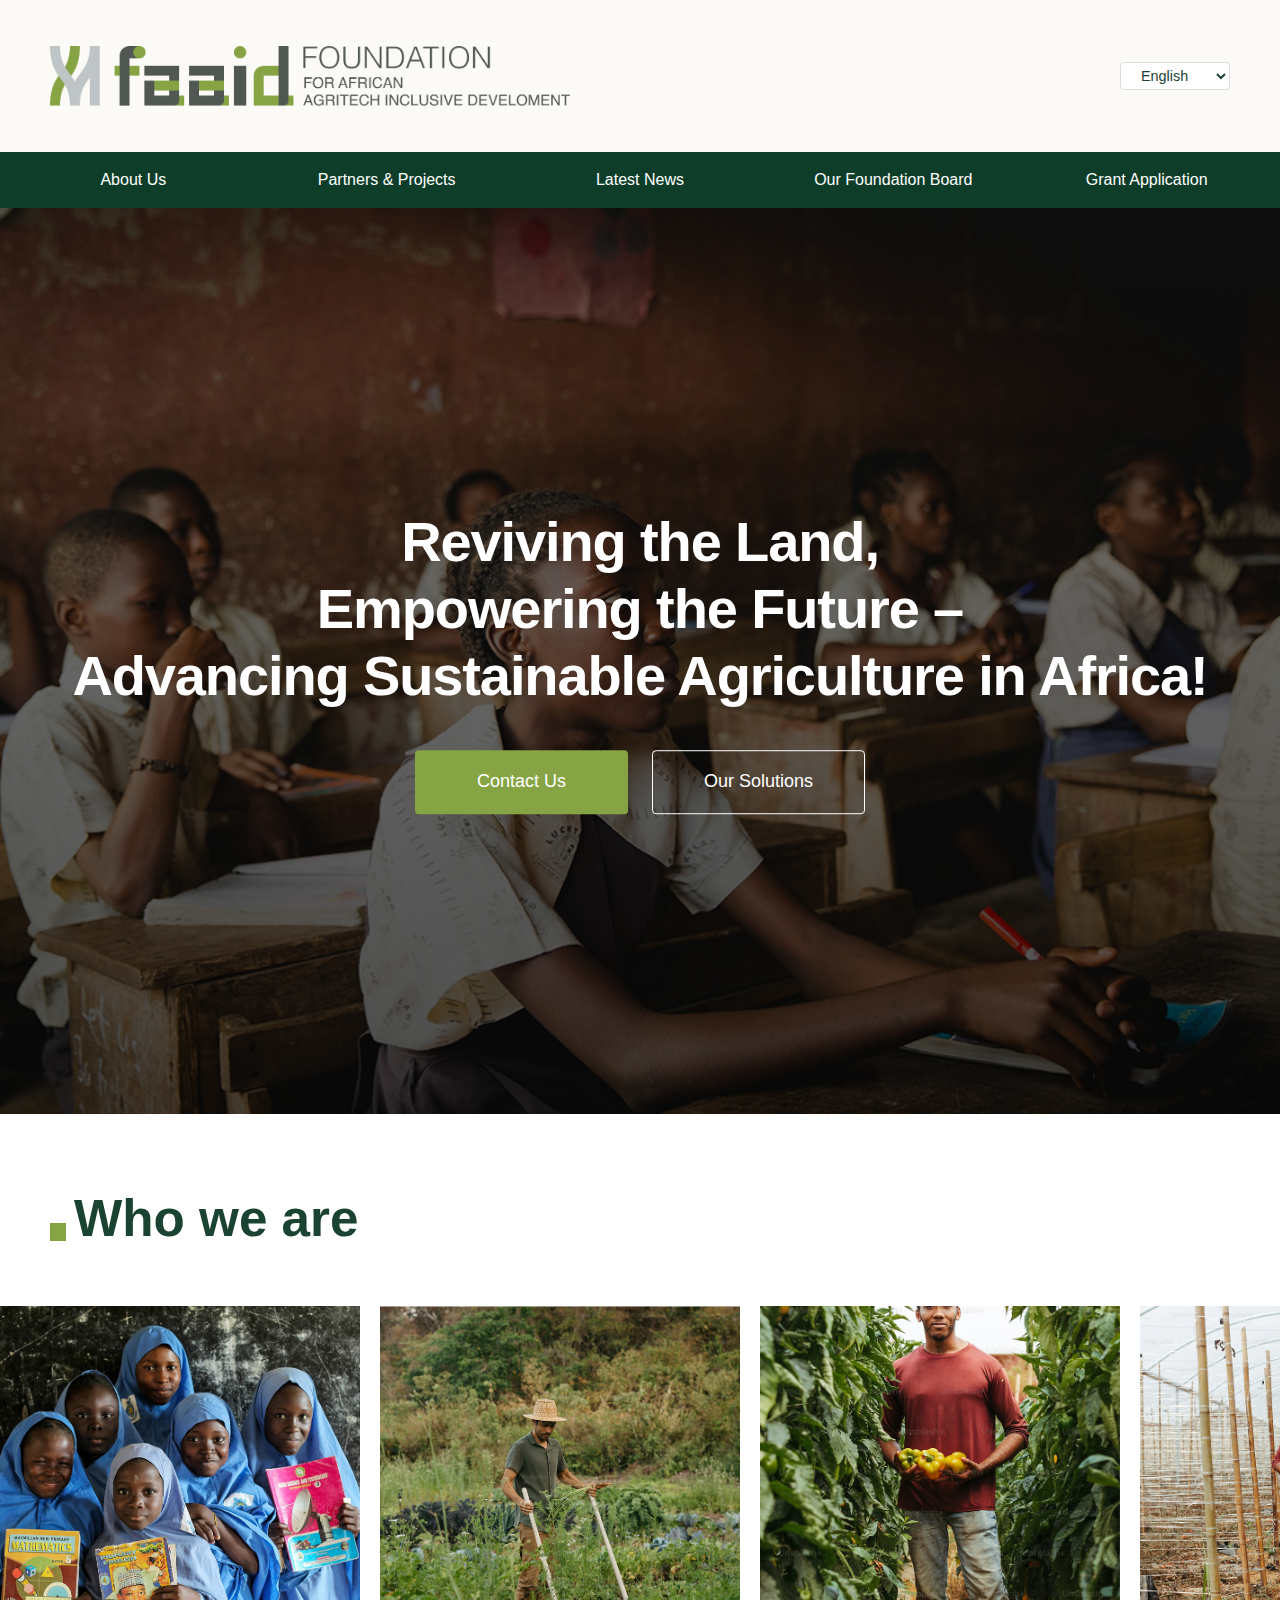
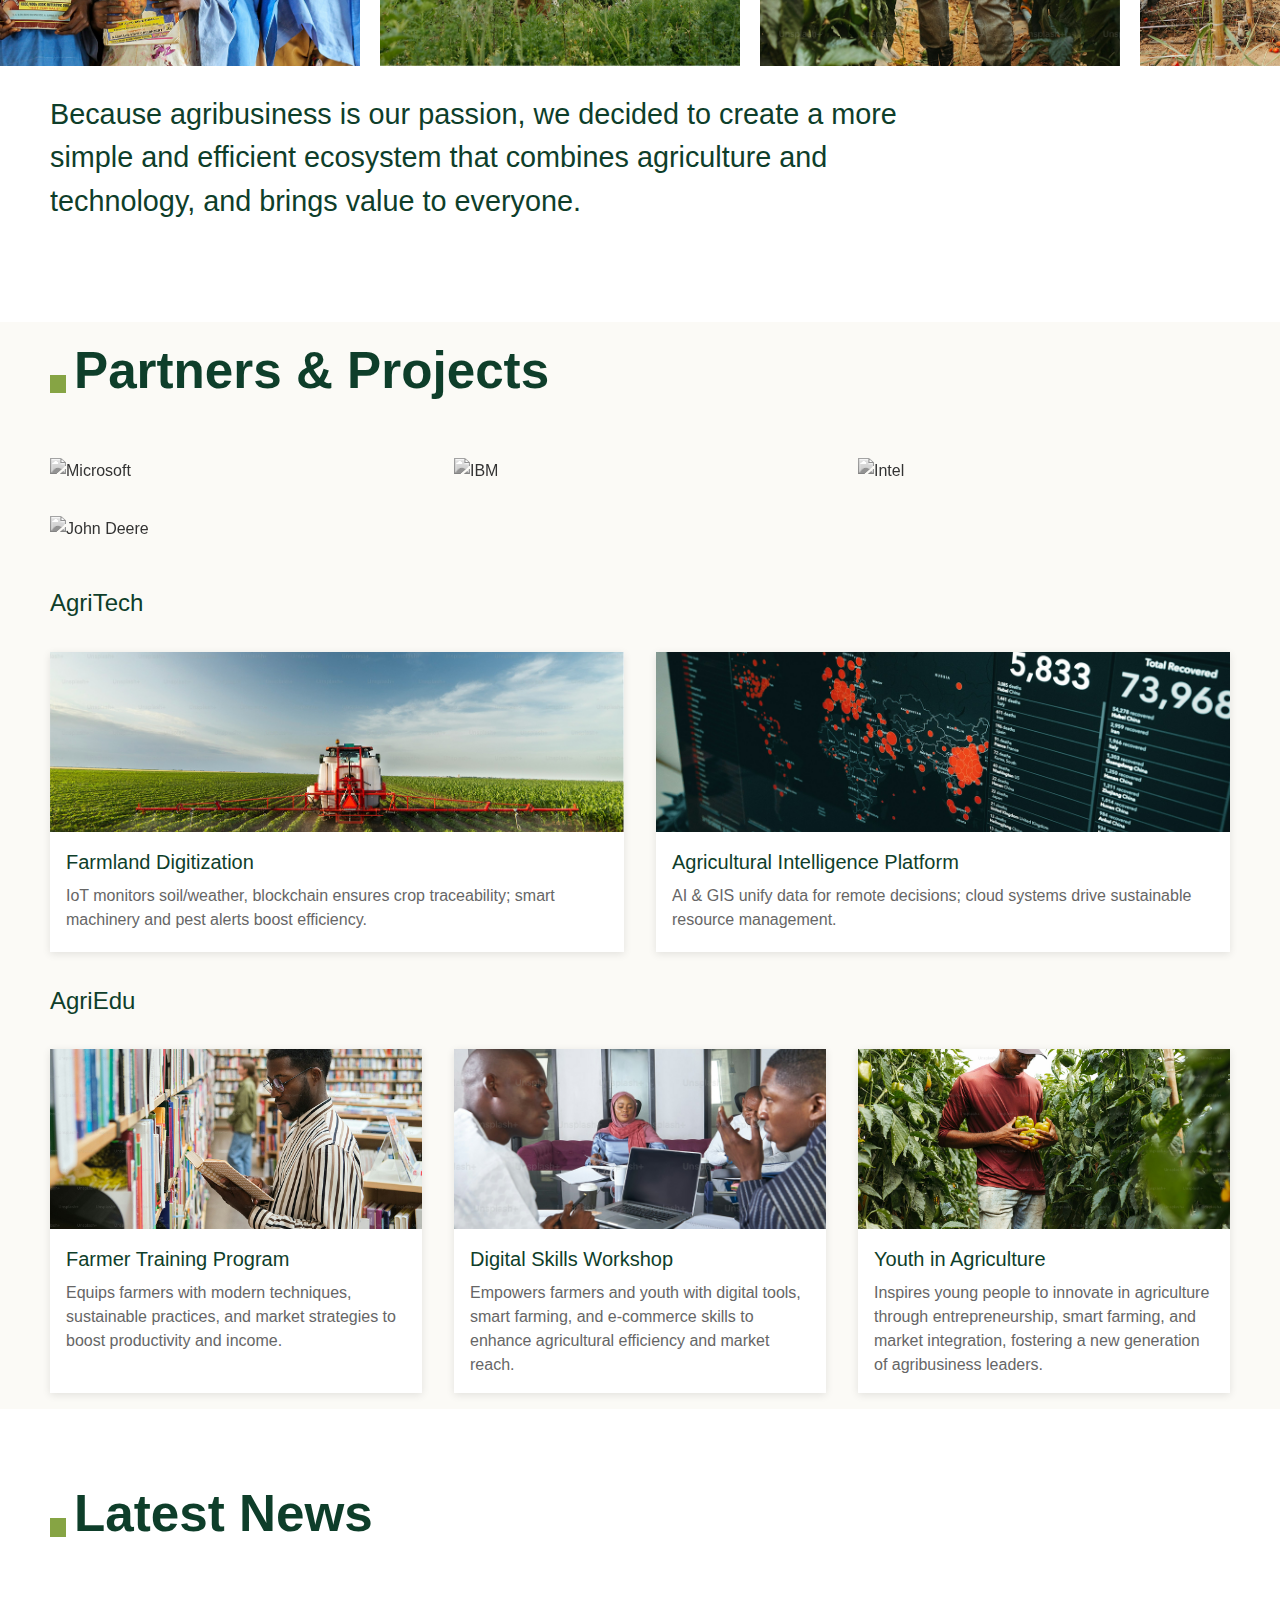
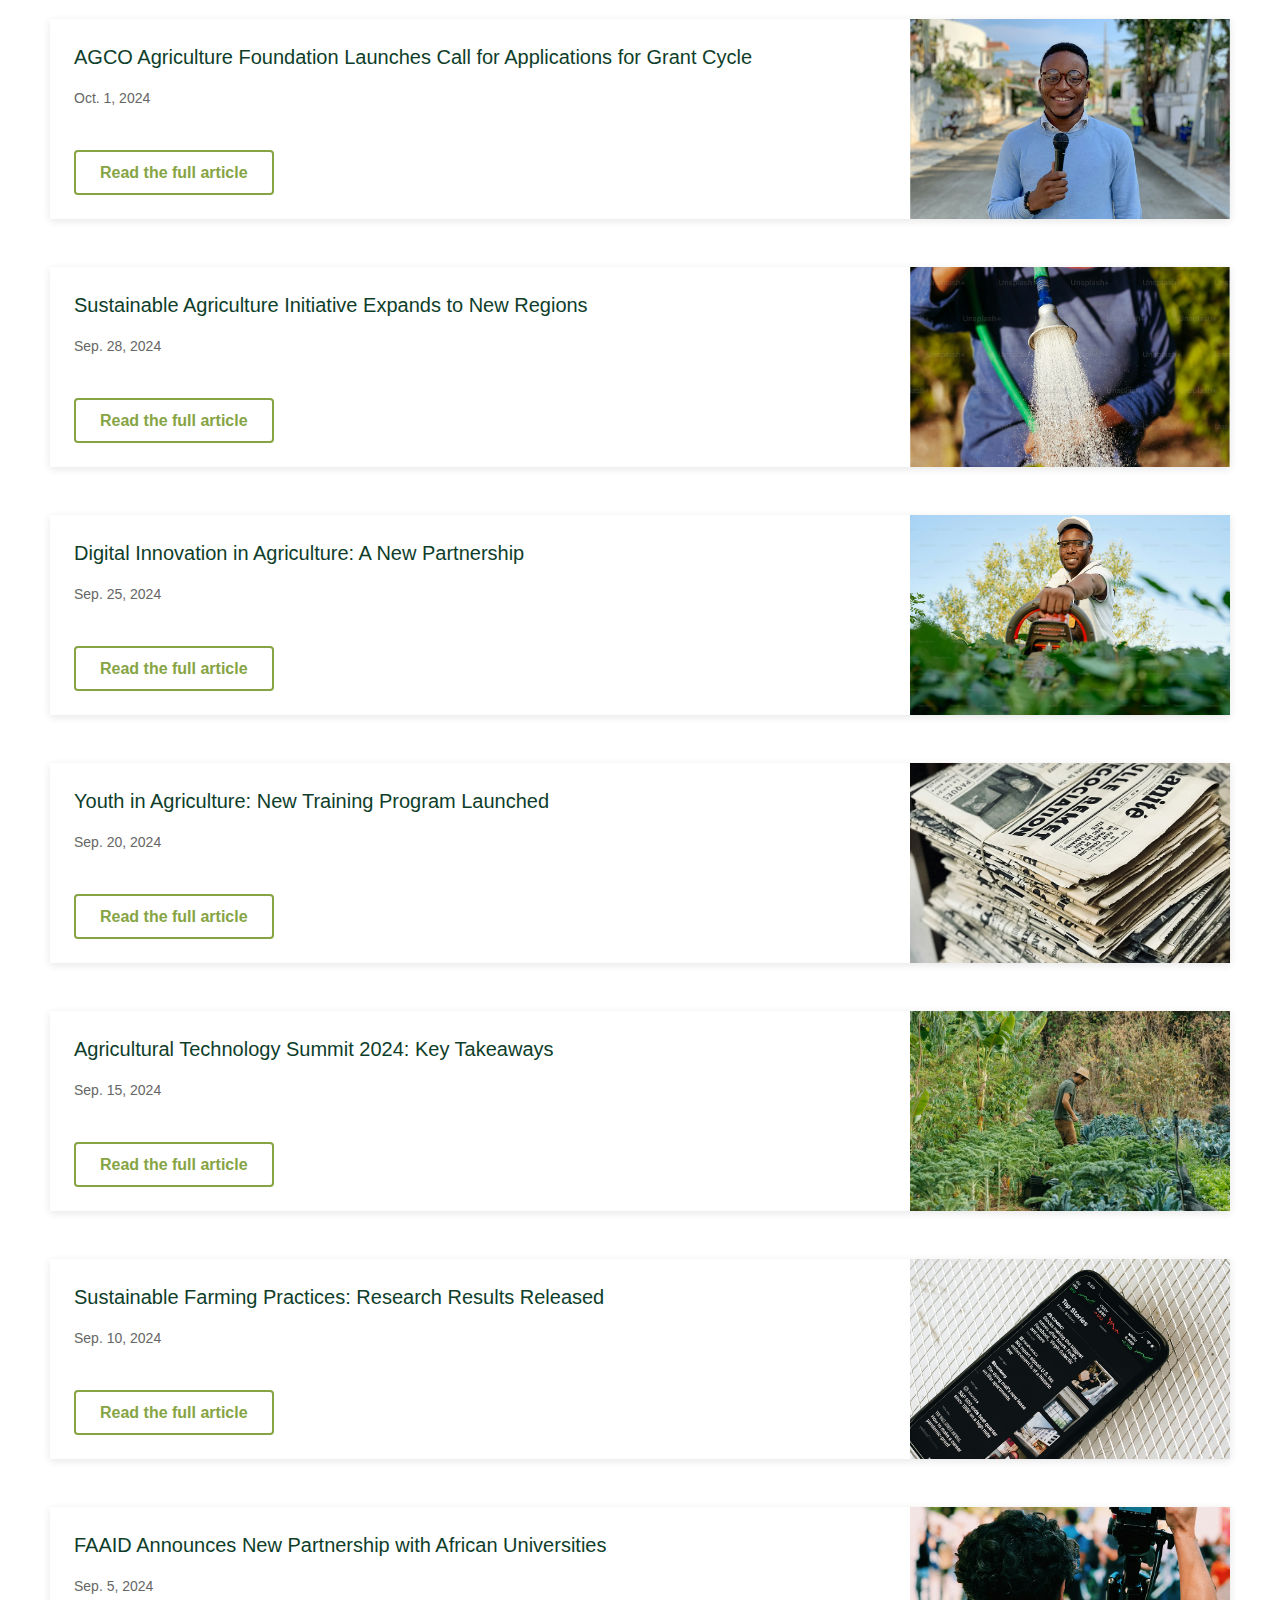
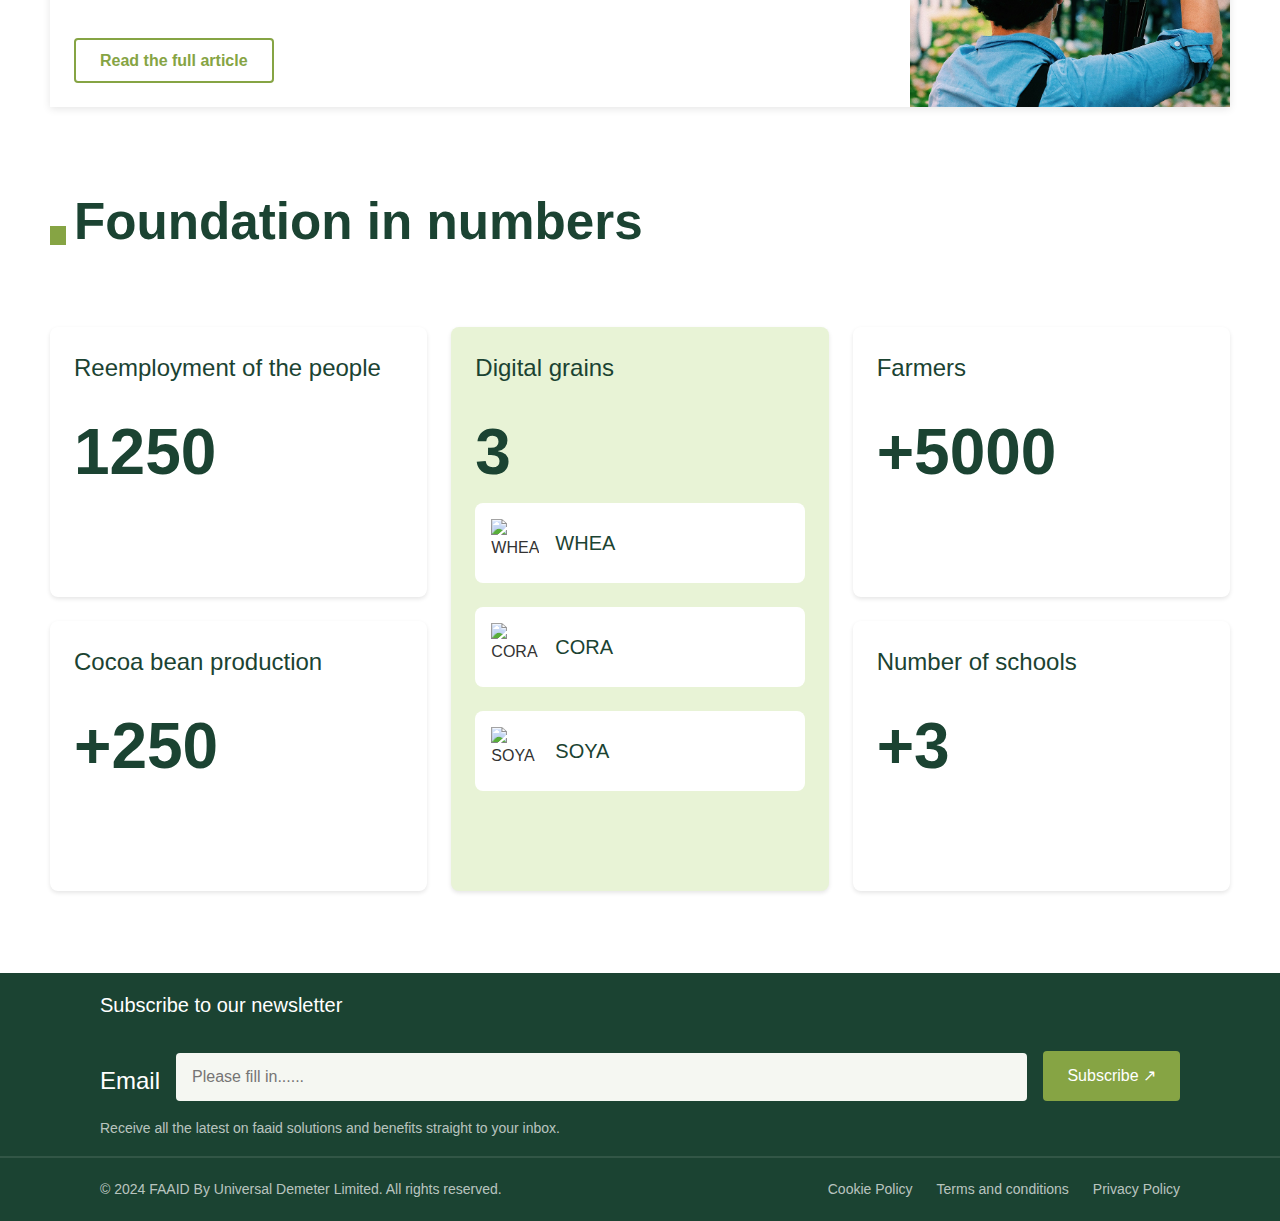
==== index.html @ 88dd5bce "初始化 Git 仓库并提交项目文件" ====
<!DOCTYPE html>
<html lang="en">
<head>
    <meta charset="UTF-8">
    <!-- 视口设置，确保响应式设计正常工作 -->
    <meta name="viewport" content="width=device-width, initial-scale=1.0">
    <!-- 添加网站域名相关信息 -->
    <meta property="og:url" content="https://your-domain.com">
    <link rel="canonical" href="https://your-domain.com">
    <!-- SEO描述 -->
    <meta name="description" content="Foundation for African Agricultural Innovation and Development">
    
    <!-- 样式表引入 -->
    <link rel="stylesheet" href="styles/main.css">  <!-- 主样式文件 -->
    <link rel="stylesheet" href="sections/nav-links/nav-links.css">  <!-- 导航链接样式 -->
    <link rel="stylesheet" href="https://cdnjs.cloudflare.com/ajax/libs/font-awesome/6.0.0/css/all.min.css">  <!-- 图标库 -->
    
    <title>FAAID - Foundation for African Agricultural Innovation and Development</title>
</head>
<body>
    <!-- 导航区域 -->
    <section class="navbar-section">
        <div class="navbar__header">
            <div class="navbar__top-content">
                <div class="logo">
                    <img src="./images/logo/logo.png" alt="Logo" class="logo__img">
                </div>
                <div class="language-selector">
                    <select class="language-select">
                        <option value="en">English</option>
                        <option value="fr">Français</option>
                        <option value="zh">中文</option>
                    </select>
                </div>
            </div>
        </div>
    </section>

    <!-- 导航链接区域 -->
    <section class="nav-links-section">
        <ul class="nav-links__container">
            <li><a href="#about-section" class="nav-links__link">About Us</a></li>
            <li><a href="#partners-projects" class="nav-links__link">Partners & Projects</a></li>
            <li><a href="#latest-news-section" class="nav-links__link">Latest News</a></li>
            <li><a href="#board" class="nav-links__link">Our Foundation Board</a></li>
            <li><a href="#grants" class="nav-links__link">Grant Application</a></li>
        </ul>
    </section>
    
        <!-- 主要区域 -->
        <div class="hero__main">
            <!-- 背景轮播 -->
            <div class="hero__background">
                <div class="hero__slider">
                    <div class="hero__slider-track">
                        <img src="./images/hero/silde1.jpg" alt="Agricultural Innovation" class="hero__slider-img">
                        <img src="./images/hero/silde2.jpg" alt="Sustainable Farming" class="hero__slider-img">
                        <img src="./images/hero/silde3.jpg" alt="Community Development" class="hero__slider-img">
                        <img src="./images/hero/silde1.jpg" alt="Agricultural Innovation" class="hero__slider-img">
                        <img src="./images/hero/silde1.jpg" alt="Agricultural Innovation" class="hero__slider-img">
                    </div>
                </div>
            </div>
            
            <!-- 遮罩层 -->
            <div class="hero__overlay"></div>
            
            <!-- 内容区域 -->
            <div class="hero__content">
                <h1 class="hero__title">
                    Reviving the Land,<br>
                    Empowering the Future –<br>
                    Advancing Sustainable Agriculture in Africa!
                </h1>
                <div class="hero__buttons">
                    <a href="#contact" class="btn btn-primary">Contact Us</a>
                    <a href="#agritech" class="btn btn-outline">Our Solutions</a>
                </div>
            </div>
        </div>
    </section> 

    <main>
        <!-- About部分 -->
        <section class="about-section" id="about-section">
            <!-- 顶部标题区域 -->
            <div class="about__header">
                <h2 class="about__title">Who we are</h2>
            </div>
        
            <!-- 图片展示区域 -->
            <div class="about__gallery">
                <div class="gallery__track">
                    <!-- 第一组图片 -->
                    <img src="./images/about/gallery1.jpg" alt="Team working in agricultural field" class="gallery__img">
                    <img src="./images/about/gallery2.jpg" alt="Digital farming technology demonstration" class="gallery__img">
                    <img src="./images/about/gallery3.jpg" alt="Farmers training session" class="gallery__img">
                    <img src="./images/about/gallery4.jpg" alt="Agricultural innovation showcase" class="gallery__img">
                    <img src="./images/about/gallery5.jpg" alt="Community farming project" class="gallery__img">
                    <img src="./images/about/gallery6.jpg" alt="Sustainable agriculture practices" class="gallery__img">
                    <img src="./images/about/gallery7.jpg" alt="Agricultural research facility" class="gallery__img">
                    <img src="./images/about/gallery8.jpg" alt="Smart farming solutions" class="gallery__img">
                    <img src="./images/about/gallery9.jpg" alt="Rural development program" class="gallery__img">
                    <img src="./images/about/gallery10.jpg" alt="Agricultural education workshop" class="gallery__img">
                    <img src="./images/about/gallery11.jpg" alt="Technology in agriculture" class="gallery__img">
                    <img src="./images/about/gallery12.jpg" alt="Farmer empowerment program" class="gallery__img">
                    <img src="./images/about/gallery13.jpg" alt="Agricultural data analysis" class="gallery__img">
                    <img src="./images/about/gallery14.jpg" alt="Community engagement" class="gallery__img">
                    <img src="./images/about/gallery15.jpg" alt="Agricultural innovation lab" class="gallery__img">
                    <!-- 复制第一组图片实现无缝衔接 -->
                    <img src="./images/about/gallery1.jpg" alt="Team working in agricultural field" class="gallery__img">
                    <img src="./images/about/gallery2.jpg" alt="Digital farming technology demonstration" class="gallery__img">
                    <img src="./images/about/gallery3.jpg" alt="Farmers training session" class="gallery__img">
                    <img src="./images/about/gallery4.jpg" alt="Agricultural innovation showcase" class="gallery__img">
                    <img src="./images/about/gallery5.jpg" alt="Community farming project" class="gallery__img">
                    <img src="./images/about/gallery6.jpg" alt="Sustainable agriculture practices" class="gallery__img">
                    <img src="./images/about/gallery7.jpg" alt="Agricultural research facility" class="gallery__img">
                    <img src="./images/about/gallery8.jpg" alt="Smart farming solutions" class="gallery__img">
                    <img src="./images/about/gallery9.jpg" alt="Rural development program" class="gallery__img">
                    <img src="./images/about/gallery10.jpg" alt="Agricultural education workshop" class="gallery__img">
                    <img src="./images/about/gallery11.jpg" alt="Technology in agriculture" class="gallery__img">
                    <img src="./images/about/gallery12.jpg" alt="Farmer empowerment program" class="gallery__img">
                    <img src="./images/about/gallery13.jpg" alt="Agricultural data analysis" class="gallery__img">
                    <img src="./images/about/gallery14.jpg" alt="Community engagement" class="gallery__img">
                    <img src="./images/about/gallery15.jpg" alt="Agricultural innovation lab" class="gallery__img">
                </div>
            </div>
        
            <!-- 文字介绍区域 -->
            <div class="about__content">
                <p class="about__text">Because agribusiness is our passion, we decided to create a more simple and efficient ecosystem that combines agriculture and technology, and brings value to everyone.</p>
            </div>
        </section> 
        
        <!-- Focus Areas部分 -->
        <section id="partners-projects" class="focus-areas-section">
            <!-- 顶部标题区域 -->
            <div class="focus-areas__header">
                <h2 class="focus-areas__title">Partners & Projects</h2>
            </div>
        
            <!-- Partners区域 -->
            <div class="focus-areas__partners">
                <div class="partners__grid">
                    <img src="./images/partners/microsoft.png" alt="Microsoft" class="partner__logo">
                    <img src="./images/partners/ibm.png" alt="IBM" class="partner__logo">
                    <img src="./images/partners/intel.png" alt="Intel" class="partner__logo">
                    <img src="./images/partners/john-deere.png" alt="John Deere" class="partner__logo">
                </div>
            </div>
        
            <!-- Projects区域 -->
            <div class="focus-areas__projects">
                <!-- AgriTech部分 -->
                <div class="projects__section" id="agritech">
                    <h3 class="projects__subtitle">AgriTech</h3>
                    <div class="projects__cards">
                        <div class="project-card">
                            <img src="./images/focus-areas/agritech/agritech1.jpg" alt="Smart Farming Solutions" class="project-card__img">
                            <h4>Farmland Digitization</h4>
                            <p>IoT monitors soil/weather, blockchain ensures crop traceability; smart machinery and pest alerts boost efficiency.</p>
                        </div>
                        <div class="project-card">
                            <img src="./images/focus-areas/agritech/agritech2.jpg" alt="Data Analytics Platform" class="project-card__img">
                            <h4>Agricultural Intelligence Platform</h4>
                            <p>AI & GIS unify data for remote decisions; cloud systems drive sustainable resource management.</p>
                        </div>
                    </div>
                </div>
        
                <!-- AgriEdu部分 -->
                <div class="projects__section">
                    <h3 class="projects__subtitle">AgriEdu</h3>
                    <div class="projects__cards">
                        <div class="project-card">
                            <img src="./images/focus-areas/education/agriedu1.jpg" alt="Farmer Training Program" class="project-card__img">
                            <h4>Farmer Training Program</h4>
                            <p>Equips farmers with modern techniques, sustainable practices, and market strategies to boost productivity and income.</p>
                        </div>
                        <div class="project-card">
                            <img src="./images/focus-areas/education/agriedu2.jpg" alt="Digital Skills Workshop" class="project-card__img">
                            <h4>Digital Skills Workshop</h4>
                            <p>Empowers farmers and youth with digital tools, smart farming, and e-commerce skills to enhance agricultural efficiency and market reach.</p>
                        </div>
                        <div class="project-card">
                            <img src="./images/focus-areas/education/agriedu3.jpg" alt="Youth in Agriculture" class="project-card__img">
                            <h4>Youth in Agriculture</h4>
                            <p>Inspires young people to innovate in agriculture through entrepreneurship, smart farming, and market integration, fostering a new generation of agribusiness leaders.</p>
                        </div>
                    </div>
                </div>
            </div>
        </section> 

        <!-- Projects详情弹窗 -->
        <div class="project-modal" id="projectModal">
            <div class="project-modal__overlay"></div>
            <div class="project-modal__content">
                <div class="project-modal__header">
                    <h3 class="project-modal__title"></h3>
                    <button class="project-modal__close">&times;</button>
                </div>
                <div class="project-modal__body">
                    <div class="project-modal__text">
                        <div class="project-modal__description">
                            <div class="project-modal__section">
                                <!-- section 内容 -->
                            </div>
                            <!-- 其他 sections... -->
                        </div>
                    </div>
                    <div class="project-modal__image">
                        <img src="" alt="Project Image" class="project-modal__img">
                    </div>
                </div>
            </div>
        </div>

        <!-- Latest News部分 -->
        <section class="latest-news-section" id="latest-news-section">
            <!-- 顶部区域 -->
            <div class="latest-news__header">
                <h2 class="latest-news__title">Latest News</h2>
            </div>

            <!-- 主要区域 -->
            <div class="latest-news__main">
                <!-- 新闻卡片 -->
                <div class="news-card">
                    <img src="./images/news/news1.jpg" alt="News 1" class="news-card__img">
                    <div class="news-card__content">
                        <h3 class="news-card__title">AGCO Agriculture Foundation Launches Call for Applications for Grant Cycle</h3>
                        <span class="news-card__date">Oct. 1, 2024</span>
                        <a href="#" class="news-card__link">Read the full article</a>
                    </div>
                </div>

                <div class="news-card">
                    <img src="./images/news/news2.jpg" alt="News 2" class="news-card__img">
                    <div class="news-card__content">
                        <h3 class="news-card__title">Sustainable Agriculture Initiative Expands to New Regions</h3>
                        <span class="news-card__date">Sep. 28, 2024</span>
                        <a href="#" class="news-card__link">Read the full article</a>
                    </div>
                </div>

                <div class="news-card">
                    <img src="./images/news/news3.jpg" alt="News 3" class="news-card__img">
                    <div class="news-card__content">
                        <h3 class="news-card__title">Digital Innovation in Agriculture: A New Partnership</h3>
                        <span class="news-card__date">Sep. 25, 2024</span>
                        <a href="#" class="news-card__link">Read the full article</a>
                    </div>
                </div>

                <div class="news-card">
                    <img src="./images/news/news4.jpg" alt="News 4" class="news-card__img">
                    <div class="news-card__content">
                        <h3 class="news-card__title">Youth in Agriculture: New Training Program Launched</h3>
                        <span class="news-card__date">Sep. 20, 2024</span>
                        <a href="#" class="news-card__link">Read the full article</a>
                    </div>
                </div>

                <div class="news-card">
                    <img src="./images/news/news5.jpg" alt="News 5" class="news-card__img">
                    <div class="news-card__content">
                        <h3 class="news-card__title">Agricultural Technology Summit 2024: Key Takeaways</h3>
                        <span class="news-card__date">Sep. 15, 2024</span>
                        <a href="#" class="news-card__link">Read the full article</a>
                    </div>
                </div>

                <div class="news-card">
                    <img src="./images/news/news6.jpg" alt="News 6" class="news-card__img">
                    <div class="news-card__content">
                        <h3 class="news-card__title">Sustainable Farming Practices: Research Results Released</h3>
                        <span class="news-card__date">Sep. 10, 2024</span>
                        <a href="#" class="news-card__link">Read the full article</a>
                    </div>
                </div>

                <div class="news-card">
                    <img src="./images/news/news7.jpg" alt="News 7" class="news-card__img">
                    <div class="news-card__content">
                        <h3 class="news-card__title">FAAID Announces New Partnership with African Universities</h3>
                        <span class="news-card__date">Sep. 5, 2024</span>
                        <a href="#" class="news-card__link">Read the full article</a>
                    </div>
                </div>
            </div>
        </section>

        <!-- 新闻详情弹窗 -->
        <div class="news-modal" id="newsModal">
            <div class="news-modal__overlay"></div>
            <div class="news-modal__content">
                <button class="news-modal__close">&times;</button>
                <div class="news-modal__body">
                    <div class="news-modal__text">
                        <h3 class="news-modal__title"></h3>
                        <span class="news-modal__date"></span>
                        <div class="news-modal__article">
                            <!-- 新闻正文将通过 JavaScript 动态插入 -->
                        </div>
                    </div>
                    <div class="news-modal__image">
                        <img src="" alt="News Image" class="news-modal__img">
                    </div>
                </div>
            </div>
        </div>

        <!-- Foundation in Numbers部分 -->
        <section class="foundation-numbers-section" id="foundation-numbers">
            <!-- 顶部标题区域 -->
            <div class="foundation-numbers__header">
                <h2 class="foundation-numbers__title">Foundation in numbers</h2>
            </div>

            <!-- 主要区域 -->
            <div class="foundation-numbers__main">
                <!-- 数据卡片 -->
                <div class="numbers-card">
                    <h3 class="numbers-card__title">Reemployment of the people</h3>
                    <div class="numbers-card__value">1250</div>
                </div>

                <div class="numbers-card numbers-card--large">
                    <h3 class="numbers-card__title">Digital grains</h3>
                    <div class="numbers-card__value">3</div>
                    <div class="numbers-card__icons">
                        <div class="grain-icon">
                            <img src="images/grains/whea.svg" alt="WHEA">
                            <span>WHEA</span>
                        </div>
                        <div class="grain-icon">
                            <img src="images/grains/cora.svg" alt="CORA">
                            <span>CORA</span>
                        </div>
                        <div class="grain-icon">
                            <img src="images/grains/soya.svg" alt="SOYA">
                            <span>SOYA</span>
                        </div>
                    </div>
                </div>

                <div class="numbers-card">
                    <h3 class="numbers-card__title">Farmers</h3>
                    <div class="numbers-card__value">+5000</div>
                </div>

                <div class="numbers-card">
                    <h3 class="numbers-card__title">Cocoa bean production</h3>
                    <div class="numbers-card__value">+250</div>
                </div>

                <div class="numbers-card">
                    <h3 class="numbers-card__title">Number of schools</h3>
                    <div class="numbers-card__value">+3</div>
                </div>
            </div>
        </section>
    </main>

    <!-- Footer部分 -->
    <footer class="footer-section">
        <!-- 顶部区域 -->
        <div class="footer__top">
            <div class="footer__subscribe">
                <h3 class="footer__subscribe-title">Subscribe to our newsletter</h3>
                <div class="footer__subscribe-form">
                    <div class="footer__input-group">
                        <label for="email">Email</label>
                        <input type="email" id="email" placeholder="Please fill in......">
                        <button class="footer__subscribe-btn">Subscribe ↗</button>
                    </div>
                </div>
                <p class="footer__subscribe-text">
                    Receive all the latest on faaid solutions and benefits straight to your inbox.
                </p>
            </div>
        </div>
        
        <!-- 底部区域 -->
        <div class="footer__bottom">
            <div class="footer__bottom-left">
                <span>© 2024 FAAID By Universal Demeter Limited. All rights reserved.</span>
            </div>
            <div class="footer__bottom-right">
                <a href="#cookie-policy">Cookie Policy</a>
                <a href="#terms">Terms and conditions</a>
                <a href="#privacy">Privacy Policy</a>
            </div>
        </div>
    </footer>

    <!-- 返回顶部按钮 -->
    <button class="back-to-top" id="backToTop" aria-label="Back to top">
        <i class="fas fa-arrow-up"></i>
    </button>

    <!-- JavaScript -->
    <script src="js/main.js"></script>
    <script src="js/navbar.js"></script>
    <script src="js/news-modal.js"></script>
    <script src="js/project-modal.js"></script>
    <script src="js/scroll.js"></script>
    <script src="js/back-to-top.js"></script>
    <script src="js/board-dropdown.js"></script>

    <!-- Foundation Board 遮罩层 -->
    <div class="board-overlay" id="boardOverlay"></div>

    <!-- Foundation Board 弹出框 -->
    <div class="board-dropdown" id="boardDropdown">
        <div class="board-dropdown__content">
            <div class="board__members">
                <div class="board__member">
                    <img src="./images/foundation-board/member1.jpg" alt="Board Member 1" class="board__member-img">
                    <div class="board__member-info">
                        <h4>John Smith</h4>
                        <div class="board__member-bottom">
                            <p>Chairman</p>
                            <button class="board__member-btn">
                                <i class="fas fa-arrow-right"></i>
                            </button>
                        </div>
                    </div>
                </div>
                <div class="board__member">
                    <img src="./images/foundation-board/member2.jpg" alt="Board Member 2" class="board__member-img">
                    <div class="board__member-info">
                        <h4>Sarah Johnson</h4>
                        <div class="board__member-bottom">
                            <p>Executive Director</p>
                            <button class="board__member-btn">
                                <i class="fas fa-arrow-right"></i>
                            </button>
                        </div>
                    </div>
                </div>
                <div class="board__member">
                    <img src="./images/foundation-board/member3.jpg" alt="Board Member 3" class="board__member-img">
                    <div class="board__member-info">
                        <h4>Michael Chen</h4>
                        <div class="board__member-bottom">
                            <p>Technical Advisor</p>
                            <button class="board__member-btn">
                                <i class="fas fa-arrow-right"></i>
                            </button>
                        </div>
                    </div>
                </div>
                <div class="board__member">
                    <img src="./images/foundation-board/member4.jpg" alt="Board Member 4" class="board__member-img">
                    <div class="board__member-info">
                        <h4>Emma Davis</h4>
                        <div class="board__member-bottom">
                            <p>Financial Director</p>
                            <button class="board__member-btn">
                                <i class="fas fa-arrow-right"></i>
                            </button>
                        </div>
                    </div>
                </div>
                <div class="board__member">
                    <img src="./images/foundation-board/member5.jpg" alt="Board Member 5" class="board__member-img">
                    <div class="board__member-info">
                        <h4>David Wilson</h4>
                        <div class="board__member-bottom">
                            <p>Operations Director</p>
                            <button class="board__member-btn">
                                <i class="fas fa-arrow-right"></i>
                            </button>
                        </div>
                    </div>
                </div>
                <div class="board__member">
                    <img src="./images/foundation-board/member6.jpg" alt="Board Member 6" class="board__member-img">
                    <div class="board__member-info">
                        <h4>Lisa Zhang</h4>
                        <div class="board__member-bottom">
                            <p>Research Director</p>
                            <button class="board__member-btn">
                                <i class="fas fa-arrow-right"></i>
                            </button>
                        </div>
                    </div>
                </div>
                <div class="board__member">
                    <img src="./images/foundation-board/member7.jpg" alt="Board Member 7" class="board__member-img">
                    <div class="board__member-info">
                        <h4>Robert Brown</h4>
                        <div class="board__member-bottom">
                            <p>Development Director</p>
                            <button class="board__member-btn">
                                <i class="fas fa-arrow-right"></i>
                            </button>
                        </div>
                    </div>
                </div>
                <div class="board__member">
                    <img src="./images/foundation-board/member8.jpg" alt="Board Member 8" class="board__member-img">
                    <div class="board__member-info">
                        <h4>Maria Garcia</h4>
                        <div class="board__member-bottom">
                            <p>Partnership Director</p>
                            <button class="board__member-btn">
                                <i class="fas fa-arrow-right"></i>
                            </button>
                        </div>
                    </div>
                </div>
            </div>
        </div>
    </div>
</body>

</html>
---- styles/main.css ----
/* Base */
@import 'base/variables.css';    /* 全局变量定义 */
@import 'base/reset.css';        /* 重置默认样式 */
@import 'base/typography.css';   /* 文字排版样式 */

/* Sections */
@import '../sections/hero/hero.css';
@import '../sections/about/about.css';
@import '../sections/focus-areas/focus-areas.css';
@import '../sections/partners/partners.css';
@import '../sections/latest-news/latest-news.css';
@import '../sections/footer/footer.css';
@import '../sections/navbar/navbar.css';
@import '../sections/foundation-numbers/foundation-numbers.css';
@import '../sections/foundation-board/foundation-board.css';

/* Utils */
@import 'utils/animations.css';     /* 动画效果 */
@import 'utils/helpers.css';        /* 辅助工具类 */

/* 通用容器类 */
.container {
    max-width: var(--container-width);  /* 最大宽度限制 */
    margin: 0 auto;                     /* 水平居中 */
    padding: 0 var(--spacing-md);       /* 两侧内边距 */
}

/* 全局滚动行为 */
html {
    scroll-behavior: smooth;            /* 平滑滚动效果 */
}

/* 全局图片处理 */
img {
    max-width: 100%;                    /* 图片最大宽度不超过容器 */
    height: auto;                       /* 保持图片比例 */
    display: block;                     /* 块级显示，避免底部间隙 */
}

/* 全局链接样式 */
a {
    text-decoration: none;              /* 移除下划线 */
    color: inherit;                     /* 继承父元素颜色 */
    transition: color 0.3s ease;        /* 颜色过渡效果 */
}

/* 全局按钮样式 */
button {
    cursor: pointer;                    /* 鼠标指针样式 */
    border: none;                       /* 移除边框 */
    background: none;                   /* 移除背景 */
    font-family: inherit;               /* 继承字体 */
}

/* 全局列表样式 */
ul, ol {
    list-style: none;                   /* 移除列表样式 */
    padding: 0;                         /* 移除内边距 */
    margin: 0;                          /* 移除外边距 */
}

/* 全局表单元素样式 */
input, select, textarea {
    font-family: inherit;               /* 继承字体 */
    font-size: inherit;                 /* 继承字体大小 */
}

/* 响应式设计基础 */
@media (max-width: 768px) {
    .container {
        padding: 0 var(--spacing-sm);   /* 移动端减小内边距 */
    }
}

/* =========================================
   1. 全局变量和基础设置
   ========================================= */
:root {
    --primary-color: #0E3E2A;    /* 主色调：深绿色 */
    --secondary-color: #86A444;   /* 次要色调：浅绿色 */
    --text-color: #333;          /* 文本颜色：深灰色 */
    --light-gray: #f5f5f5;       /* 背景色：浅灰色 */
}

/* 全局重置 */
* {
    margin: 0;
    padding: 0;
    box-sizing: border-box;
}

/* 全局字体设置 */
body {
    font-family: 'Helvetica', 'Helvetica Neue', Arial, sans-serif;
    line-height: 1.6;
    color: var(--text-color);
}

/* 确保标题也使用相同的字体 */
h1, h2, h3, h4, h5, h6 {
    font-family: 'Helvetica', 'Helvetica Neue', Arial, sans-serif;
}

.container {
    max-width: 1200px;
    margin: 0 auto;
    padding: 0 10px;
}

/* 返回顶部按钮 */
.back-to-top {
    position: fixed;
    right: 32px;
    bottom: 32px;
    width: 48px;
    height: 48px;
    border-radius: 50%;
    background: #86A444;
    color: #FFFFFF;
    border: none;
    cursor: pointer;
    opacity: 0;
    visibility: hidden;
    transition: all 0.3s ease;
    box-shadow: 0 2px 8px rgba(0,0,0,0.1);
    z-index: 100;
}

.back-to-top:hover {
    background: #0E3E2A;
    transform: translateY(-4px);
    box-shadow: 0 4px 12px rgba(0,0,0,0.15);
}

.back-to-top.visible {
    opacity: 1;
    visibility: visible;
}

.back-to-top i {
    font-size: 20px;
}

/* 移动端适配 */
@media (max-width: 768px) {
    .back-to-top {
        right: 16px;
        bottom: 16px;
        width: 40px;
        height: 40px;
    }
    
    .back-to-top i {
        font-size: 16px;
    }
}

/* Foundation Board 遮罩层 */
.board-overlay {
    position: fixed;
    top: 0;
    left: 0;
    width: 100%;
    height: 100%;
    background: rgba(0, 0, 0, 0.5);  /* 半透明黑色背景 */
    backdrop-filter: blur(4px);       /* 背景模糊效果 */
    opacity: 0;
    visibility: hidden;
    transition: all 0.3s ease;
    z-index: 89;  /* 确保在弹窗下方 */
}

.board-overlay.active {
    opacity: 1;
    visibility: visible;
}

/* Foundation Board 弹出框样式 */
.board-dropdown {
    position: fixed;
    top: 0;
    left: 0;
    width: 100%;
    height: 0;
    background: #FBFAF6;
    overflow: hidden;
    transition: height 0.3s ease;
    box-shadow: 0 4px 12px rgba(0,0,0,0.1);
    z-index: 91;  /* 确保在遮罩层上方 */
}

.board-dropdown.active {
    height: 640px;
}

.board-dropdown__content {
    padding: 50px;
    height: 100%;
    overflow-y: auto;  /* 添加垂直滚动 */
    overflow-x: hidden;  /* 禁止水平滚动 */
    max-width: 100vw;  /* 限制最大宽度 */
}

.board__members {
    display: grid;
    grid-template-columns: repeat(4, 1fr);
    gap: 32px;
    width: 100%;  /* 使用百分比宽度 */
    min-height: min-content;
}

.board__member {
    display: flex;
    flex-direction: column;
    background: #FFFFFF;
    box-shadow: 0 2px 8px rgba(0,0,0,0.05);
    width: 100%;  /* 使用百分比宽度 */
    height: fit-content;
}

.board__member-img {
    width: 100%;
    aspect-ratio: 1;  /* 保持1:1的宽高比 */
    object-fit: cover;
    border: none;
}

.board__member-info {
    display: flex;
    flex-direction: column;
    gap: 8px;
    padding: 24px;
    text-align: left;
}

.board__member-info h4 {
    color: var(--color-primary);
    font-size: 20px;
    font-weight: 600;
    margin: 0;
    padding-bottom: 12px;
    display: inline-block;
    border-bottom: 1px solid #0E3E2A;
}

/* 创建一个包装职位和按钮的容器 */
.board__member-bottom {
    display: flex;
    justify-content: space-between;
    align-items: center;
    margin-top: 12px;
}

.board__member-info p {
    color: #666;
    font-size: 16px;
    margin: 0;
}

.board__member-btn {
    padding: 0;
    background: #E8F3D6;
    color: #0E3E2A;
    font-size: 14px;
    font-weight: 500;
    transition: all 0.3s ease;
    cursor: pointer;
    width: 32px;
    height: 32px;
    border: none;
    display: flex;
    align-items: center;
    justify-content: center;
}

.board__member-btn:hover {
    background: #86A444;
    color: #FFFFFF;
    transform: translateX(4px);
}

/* 移动端适配 */
@media (max-width: 768px) {
    .board-dropdown__content {
        padding: 24px;
    }
    
    .board__members {
        grid-template-columns: 1fr;
        gap: 24px;
        overflow-y: auto;
        width: calc(100vw - 48px);  /* 屏幕宽度 - 左右内边距 */
    }
    
    .board__member {
        width: 100%;
    }
    
    .board__member-img {
        width: 120px;
        height: 120px;
    }
}

/* News Modal 样式 */
.news-modal {
    position: fixed;
    top: 0;
    left: 0;
    width: 100%;
    height: 100%;
    display: none;
    z-index: 100;
}

.news-modal.active {
    display: block;
}

.news-modal__overlay {
    position: fixed;
    top: 0;
    left: 0;
    width: 100%;
    height: 100%;
    background: rgba(0, 0, 0, 0.5);
    backdrop-filter: blur(4px);
    opacity: 0;
    visibility: hidden;
    transition: all 0.3s ease;
    z-index: 101;
}

.news-modal__overlay.active {
    opacity: 1;
    visibility: visible;
}

.news-modal__content {
    position: fixed;
    top: 0;
    left: 0;
    background: #FFFFFF;
    width: 100vw;
    height: 640px;
    overflow-y: auto;
    z-index: 102;
    opacity: 0;
    visibility: hidden;
    transition: all 0.3s ease;
    border-radius: 0;
}

.news-modal__content.active {
    opacity: 1;
    visibility: visible;
}

/* 移动端适配 */
@media (max-width: 768px) {
    .news-modal__content {
        height: calc(100vh - 56px);  /* 屏幕高度 - 导航栏高度 */
        top: 56px;  /* 从导航栏底部开始 */
    }
    
    .news-modal__overlay {
        top: 56px;  /* 遮罩层也从导航栏底部开始 */
        height: calc(100% - 56px);
    }
}

/* Project Modal 样式 */
.project-modal {
    position: fixed;
    top: 0;
    left: 0;
    width: 100%;
    height: 100%;
    display: none;
    z-index: 100;
}

.project-modal.active {
    display: block;
}

.project-modal__overlay {
    position: fixed;
    top: 0;
    left: 0;
    width: 100%;
    height: 100%;
    background: rgba(0, 0, 0, 0.5);
    backdrop-filter: blur(4px);
    opacity: 0;
    visibility: hidden;
    transition: all 0.3s ease;
    z-index: 101;
}

.project-modal__overlay.active {
    opacity: 1;
    visibility: visible;
}

.project-modal__content {
    position: fixed;
    top: 0;  /* 初始位置设为0，具体位置由JS控制 */
    left: 0;
    background: #FFFFFF;
    width: 100vw;
    height: 640px;
    overflow-y: auto;
    z-index: 102;
    opacity: 0;
    visibility: hidden;
    transition: all 0.3s ease;
    border-radius: 0;
}

.project-modal__content.active {
    opacity: 1;
    visibility: visible;
}

/* 统一的滚动条样式 */
.board-dropdown__content::-webkit-scrollbar,
.project-modal__content::-webkit-scrollbar,
.news-modal__content::-webkit-scrollbar,
.project-modal__body::-webkit-scrollbar,
.project-modal__description::-webkit-scrollbar {
    width: 8px !important;
}

.board-dropdown__content::-webkit-scrollbar-track,
.project-modal__content::-webkit-scrollbar-track,
.news-modal__content::-webkit-scrollbar-track,
.project-modal__body::-webkit-scrollbar-track,
.project-modal__description::-webkit-scrollbar-track {
    background: #f1f1f1 !important;
}

.board-dropdown__content::-webkit-scrollbar-thumb,
.project-modal__content::-webkit-scrollbar-thumb,
.news-modal__content::-webkit-scrollbar-thumb,
.project-modal__body::-webkit-scrollbar-thumb,
.project-modal__description::-webkit-scrollbar-thumb {
    background: #86A444 !important;
    border-radius: 4px !important;
}

.board-dropdown__content::-webkit-scrollbar-thumb:hover,
.project-modal__content::-webkit-scrollbar-thumb:hover,
.news-modal__content::-webkit-scrollbar-thumb:hover,
.project-modal__body::-webkit-scrollbar-thumb:hover,
.project-modal__description::-webkit-scrollbar-thumb:hover {
    background: #0E3E2A !important;
}

/* 移动端适配 */
@media (max-width: 768px) {
    .project-modal__content {
        height: calc(100vh - 56px);
        top: 56px;
    }
    
    .project-modal__overlay {
        top: 56px;
        height: calc(100% - 56px);
    }
}

/* AgriTech Modal 样式 */
.agritech-modal {
    position: fixed;
    top: 0;
    left: 0;
    width: 100%;
    height: 100%;
    display: none;
    z-index: 100;
}

.agritech-modal.active {
    display: block;
}

.agritech-modal__overlay {
    position: fixed;
    top: 0;
    left: 0;
    width: 100%;
    height: 100%;
    background: rgba(0, 0, 0, 0.5);
    backdrop-filter: blur(4px);
    opacity: 0;
    visibility: hidden;
    transition: all 0.3s ease;
    z-index: 101;
}

.agritech-modal__overlay.active {
    opacity: 1;
    visibility: visible;
}

.agritech-modal__content {
    position: fixed;
    top: 0;
    left: 0;
    width: 100vw;
    height: 0;  /* 初始高度为0 */
    background: #FBFAF6;
    overflow: hidden;
    transition: height 0.3s ease;
    box-shadow: 0 4px 12px rgba(0,0,0,0.1);
    z-index: 102;
}

.agritech-modal__content.active {
    height: 640px;  /* 展开高度 */
}

.agritech-modal__body {
    padding: 50px;
    height: 100%;
    overflow-y: auto;
    overflow-x: hidden;
}

/* 移动端适配 */
@media (max-width: 768px) {
    .agritech-modal__content {
        height: calc(100vh - 56px);
        top: 56px;
    }
    
    .agritech-modal__overlay {
        top: 56px;
        height: calc(100% - 56px);
    }
    
    .agritech-modal__body {
        padding: 24px;
    }
}

/* 禁止滚动的工具类 */
.no-scroll {
    overflow: hidden !important;
    position: fixed;  /* 防止 iOS 回弹效果 */
    width: 100%;
    height: 100%;
}
---- sections/nav-links/nav-links.css ----
/* 导航链接区域 */
.nav-links-section {
    height: 56px;
    background-color: #0E3E2A;
    position: sticky;
    top: 0;
    z-index: 1000;
    transition: transform 0.3s ease; /* 添加过渡效果 */
}

.nav-links__container {
    height: 56px;
    display: flex;
    justify-content: space-evenly;
    align-items: center;
    width: 100%;
    margin: 0;
    padding: 0;
    list-style: none; /* 确保移除列表样式 */
}

.nav-links__link {
    width: 240px;
    height: 56px;
    display: flex;
    align-items: center;
    justify-content: center;
    color: #FFFFFF;
    text-decoration: none;
    transition: all 0.2s ease-out;
    position: relative;
    font-size: 16px;
    padding: 0;
    margin: 0;
}

.nav-links__link:hover,
.nav-links__link.active {
    font-size: 18px;
}

/* 底部线条效果 */
.nav-links__link::after {
    content: '';
    position: absolute;
    bottom: 0;
    left: 0;
    width: 100%;
    height: 2px;
    background-color: #86A444;
    transform: scaleX(0);
    transition: transform 0.2s ease-out;
}

.nav-links__link:hover::after,
.nav-links__link.active::after {
    transform: scaleX(1);
}

/* 滚动时的效果 */
.nav-links-section.hidden {
    transform: translateY(-100%);
}

/* 移动端适配 */
@media (max-width: 768px) {
    .nav-links-section {
        height: auto; /* 自适应高度 */
    }

    .nav-links__container {
        flex-direction: column; /* 垂直排列 */
        height: auto;
        padding: 10px 0;
    }

    .nav-links__link {
        width: 100%; /* 占满宽度 */
        height: 48px; /* 减小高度 */
        font-size: 14px;
    }

    .nav-links__link:hover,
    .nav-links__link.active {
        font-size: 16px;
    }
}

/* 小屏幕手机适配 */
@media (max-width: 480px) {
    .nav-links__container {
        padding: 5px 0;
    }

    .nav-links__link {
        height: 40px;
        font-size: 13px;
    }

    .nav-links__link:hover,
    .nav-links__link.active {
        font-size: 15px;
    }
}
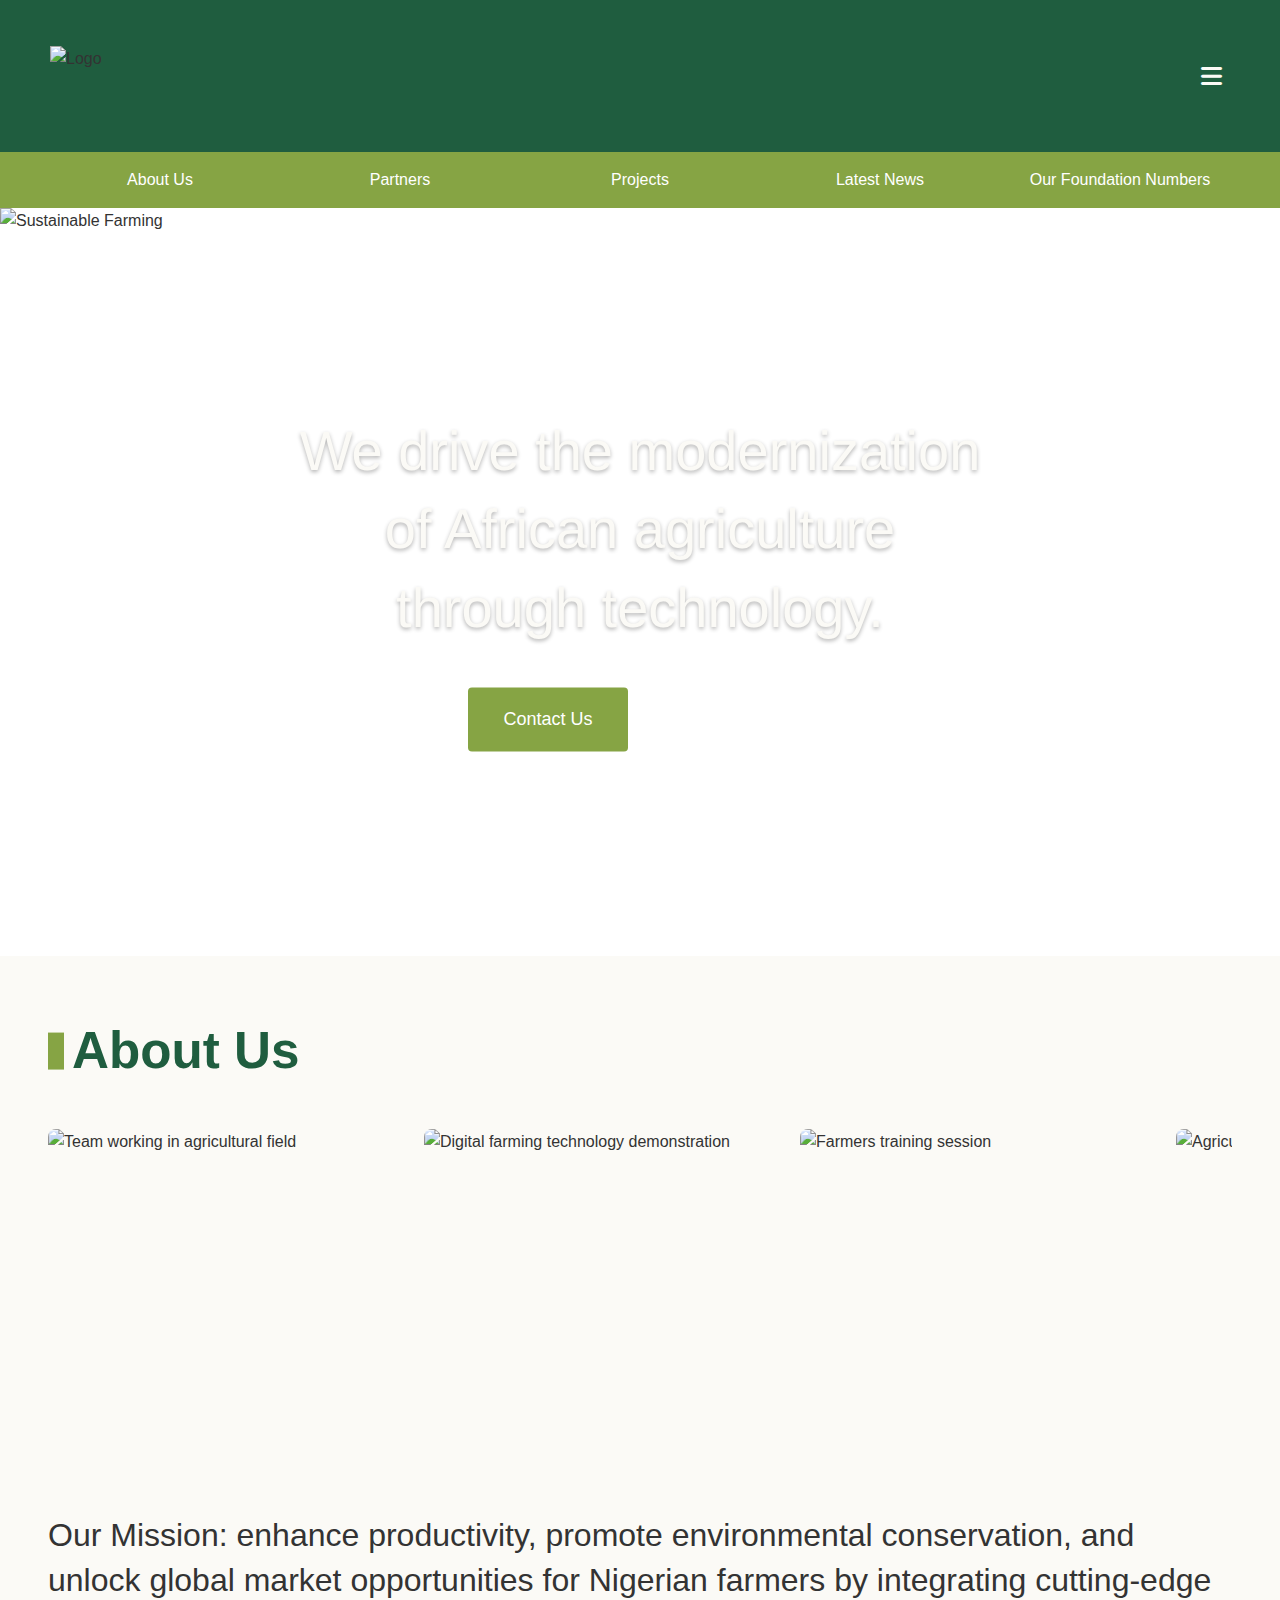
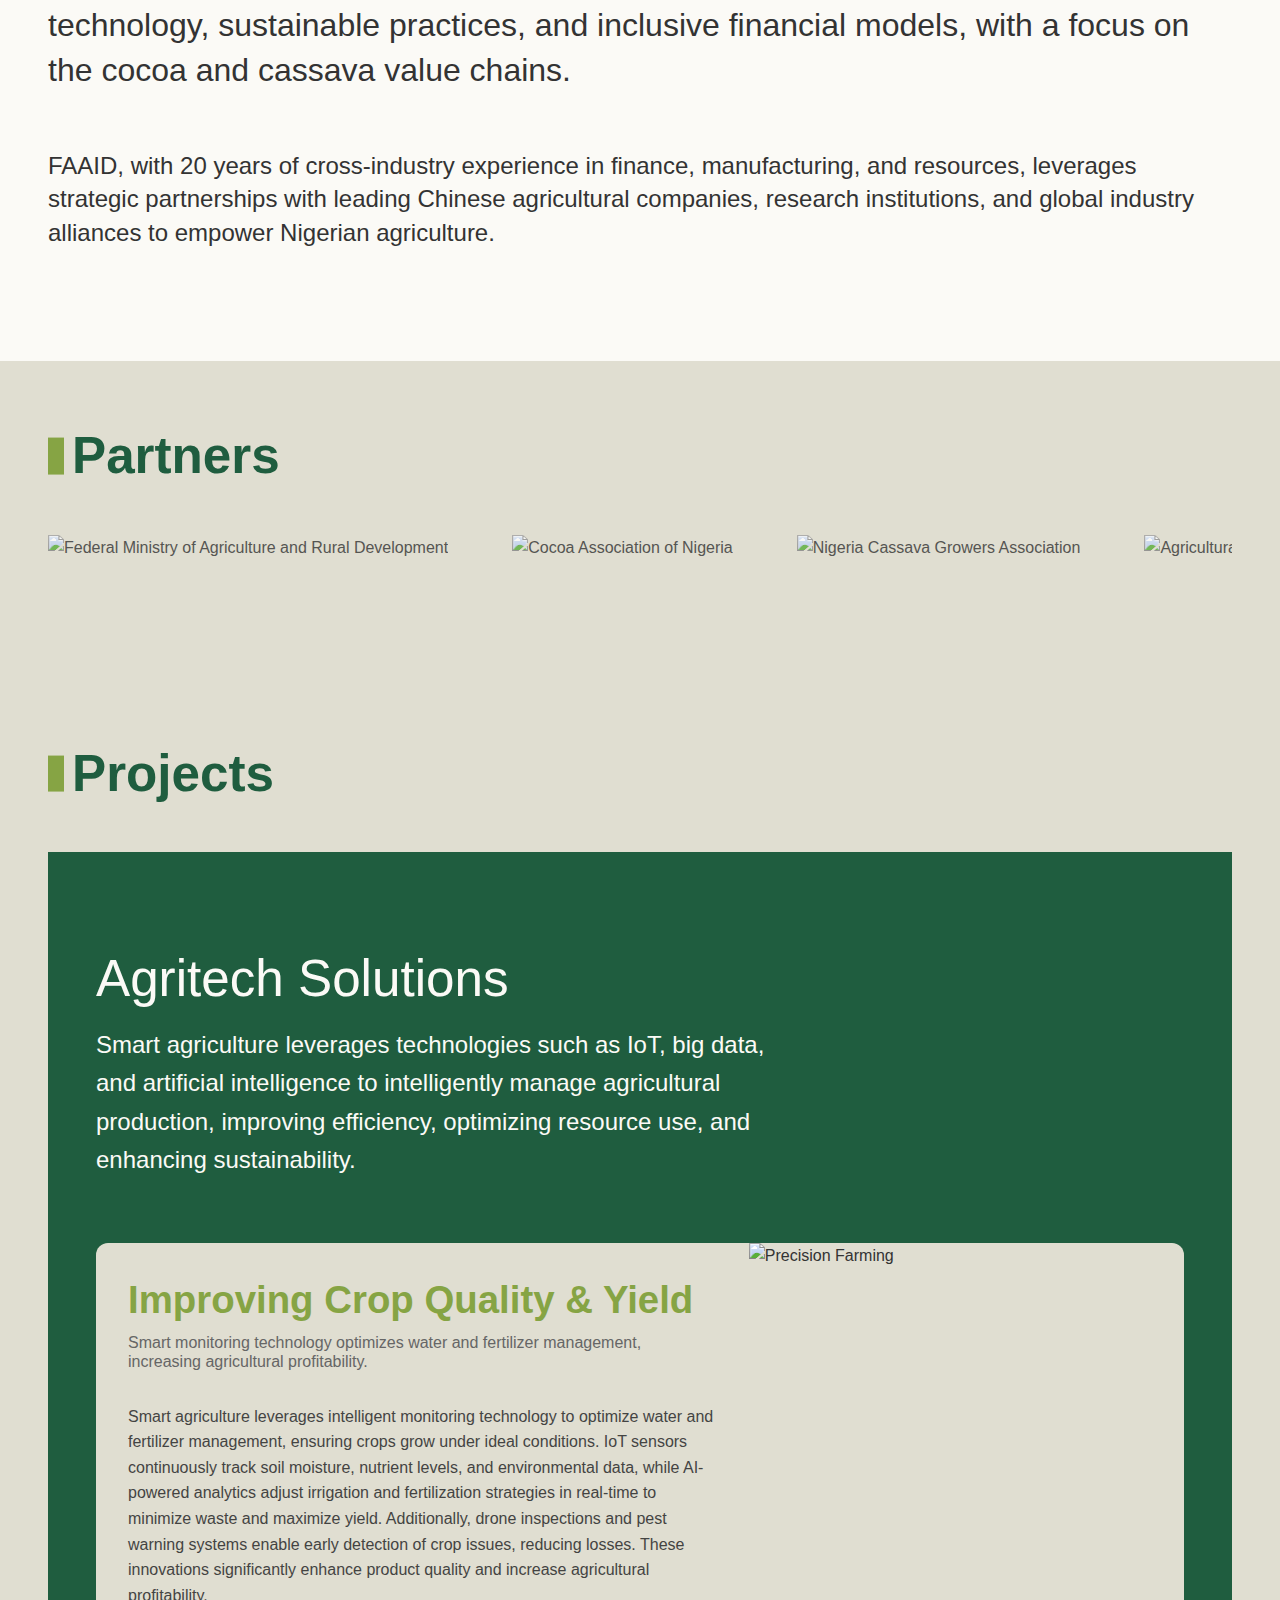
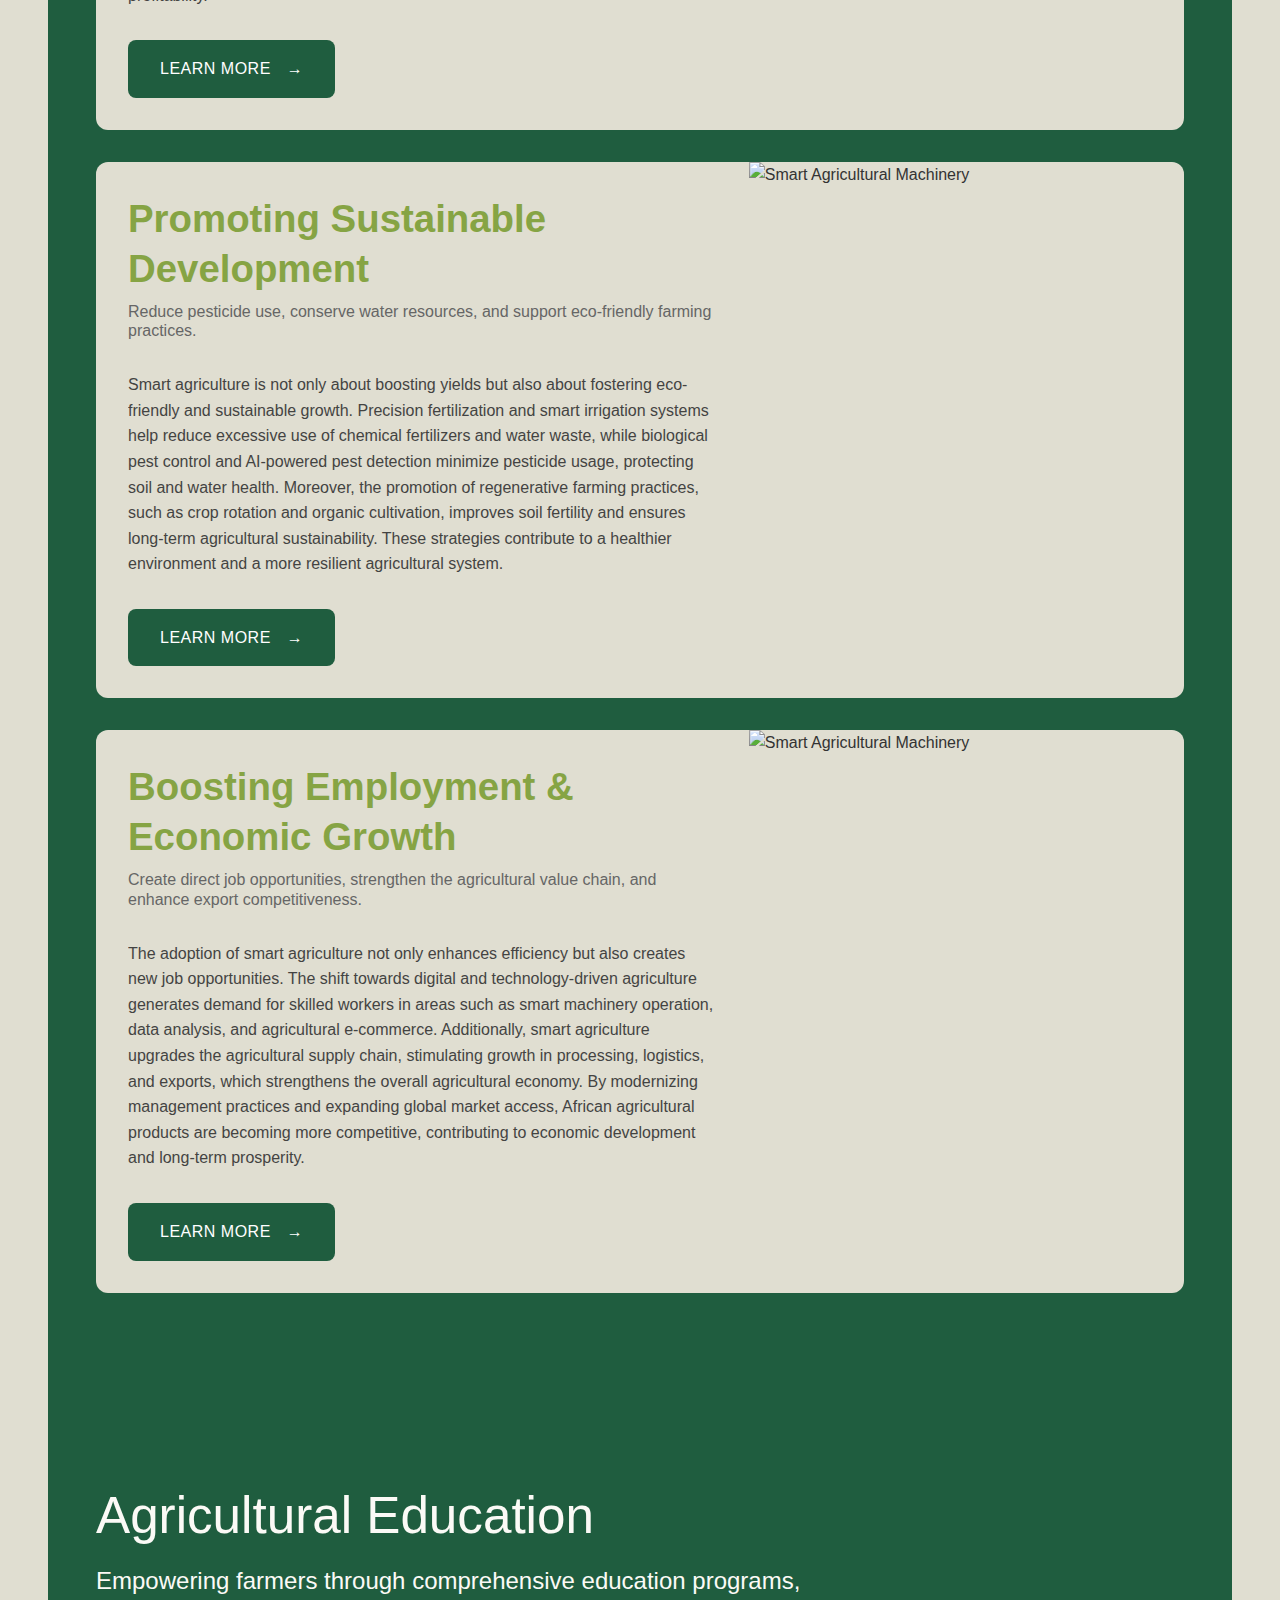
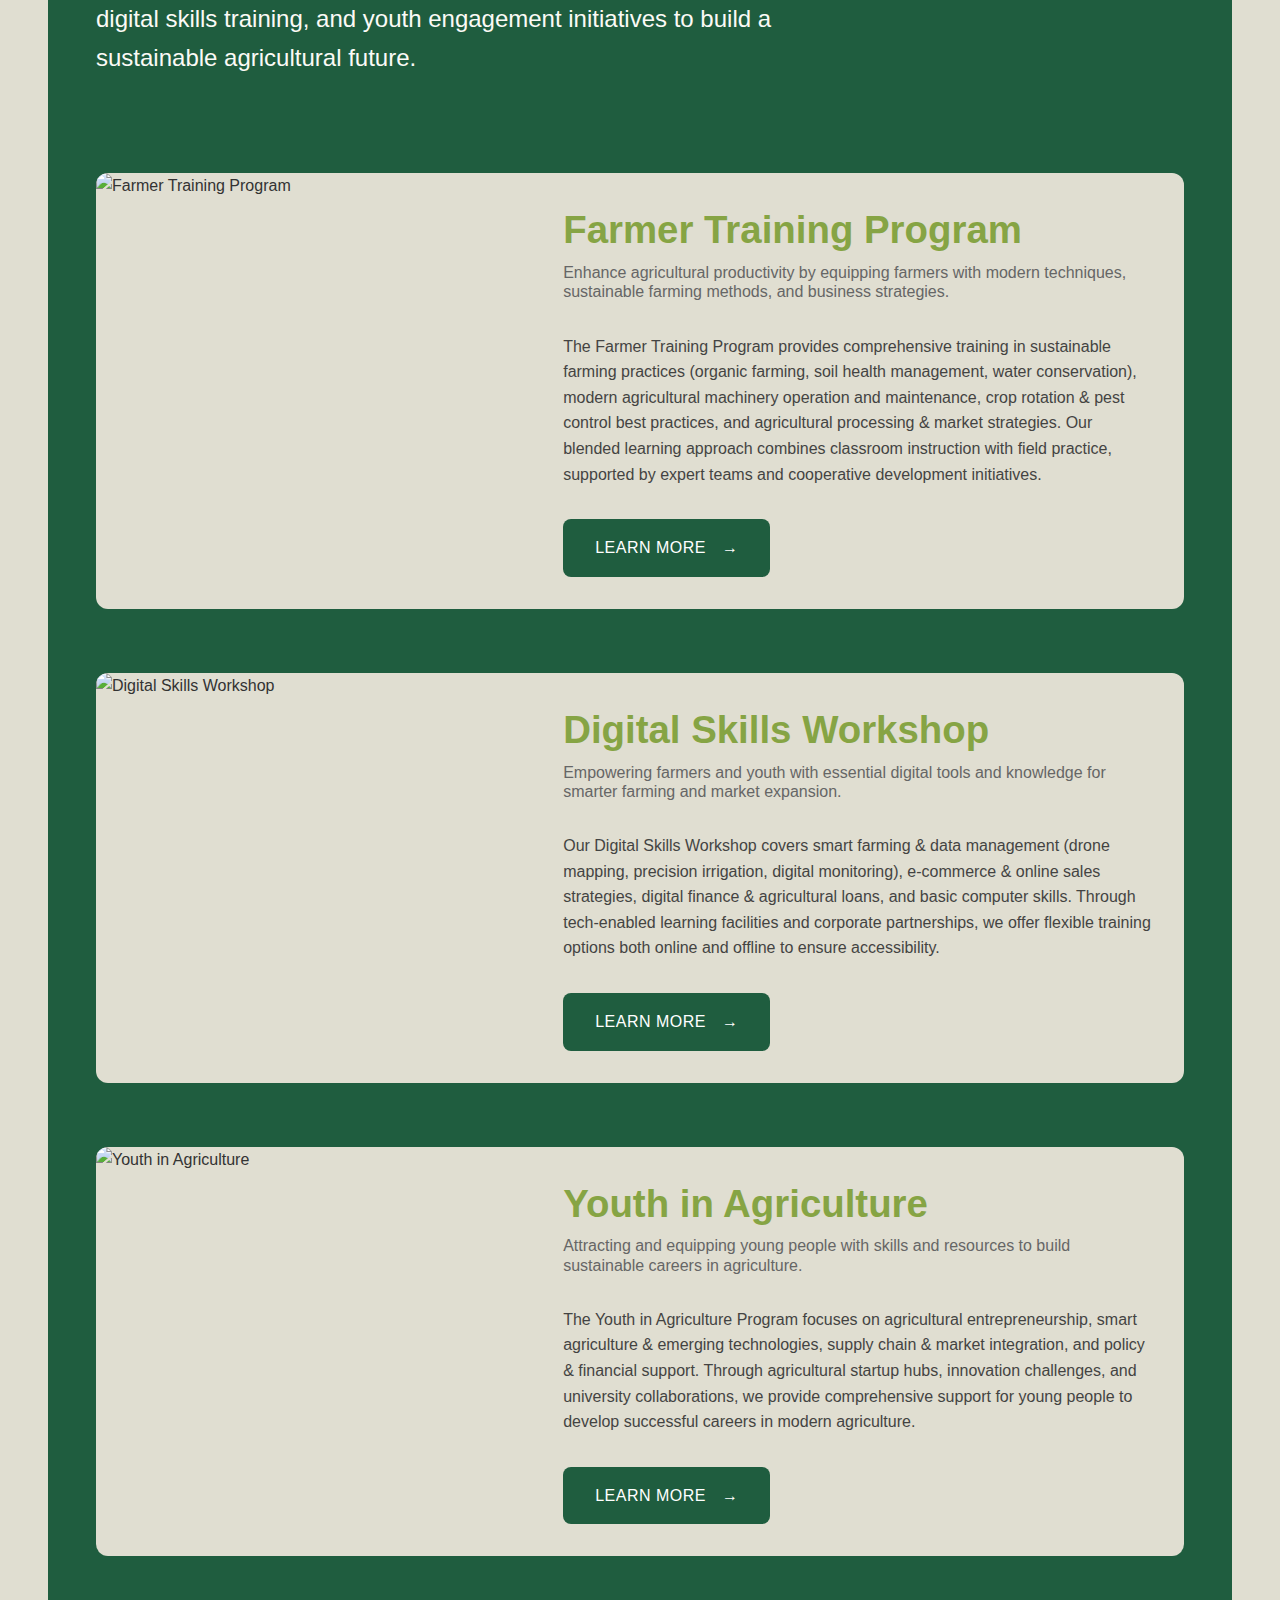
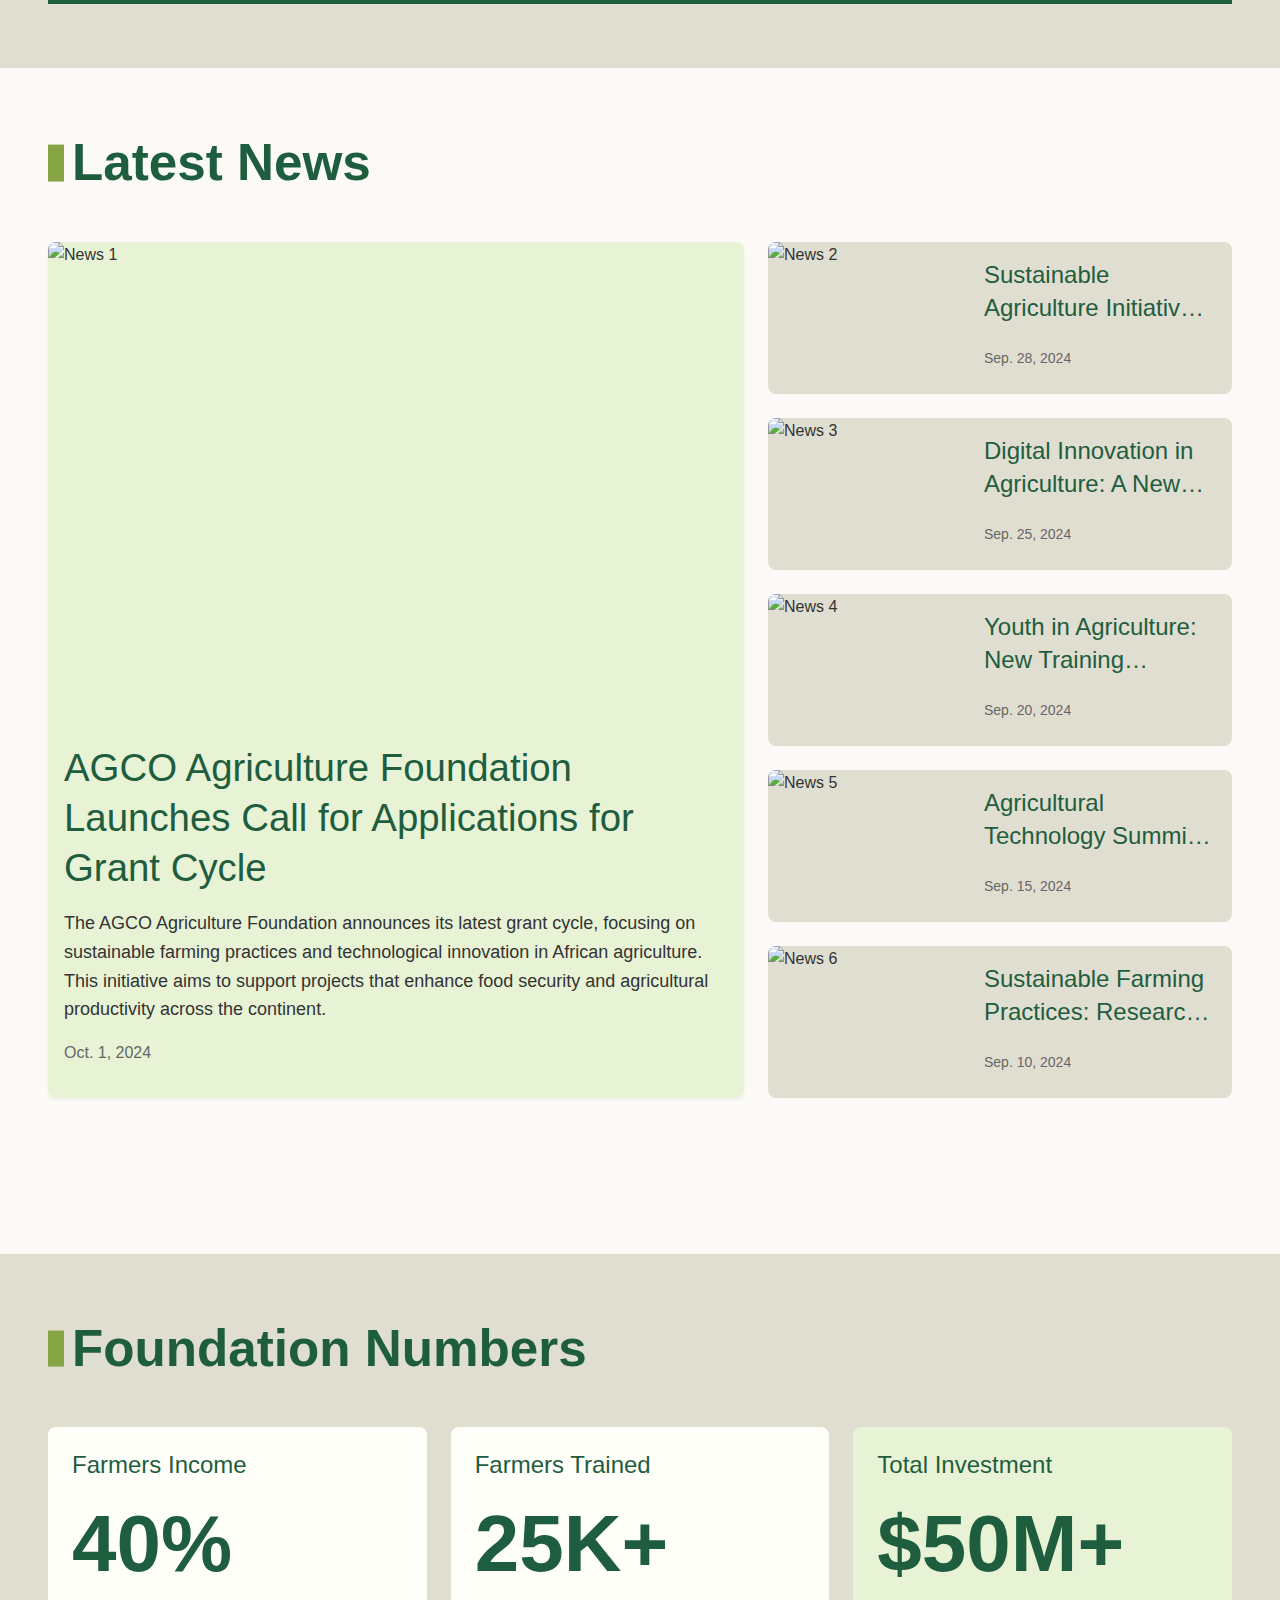
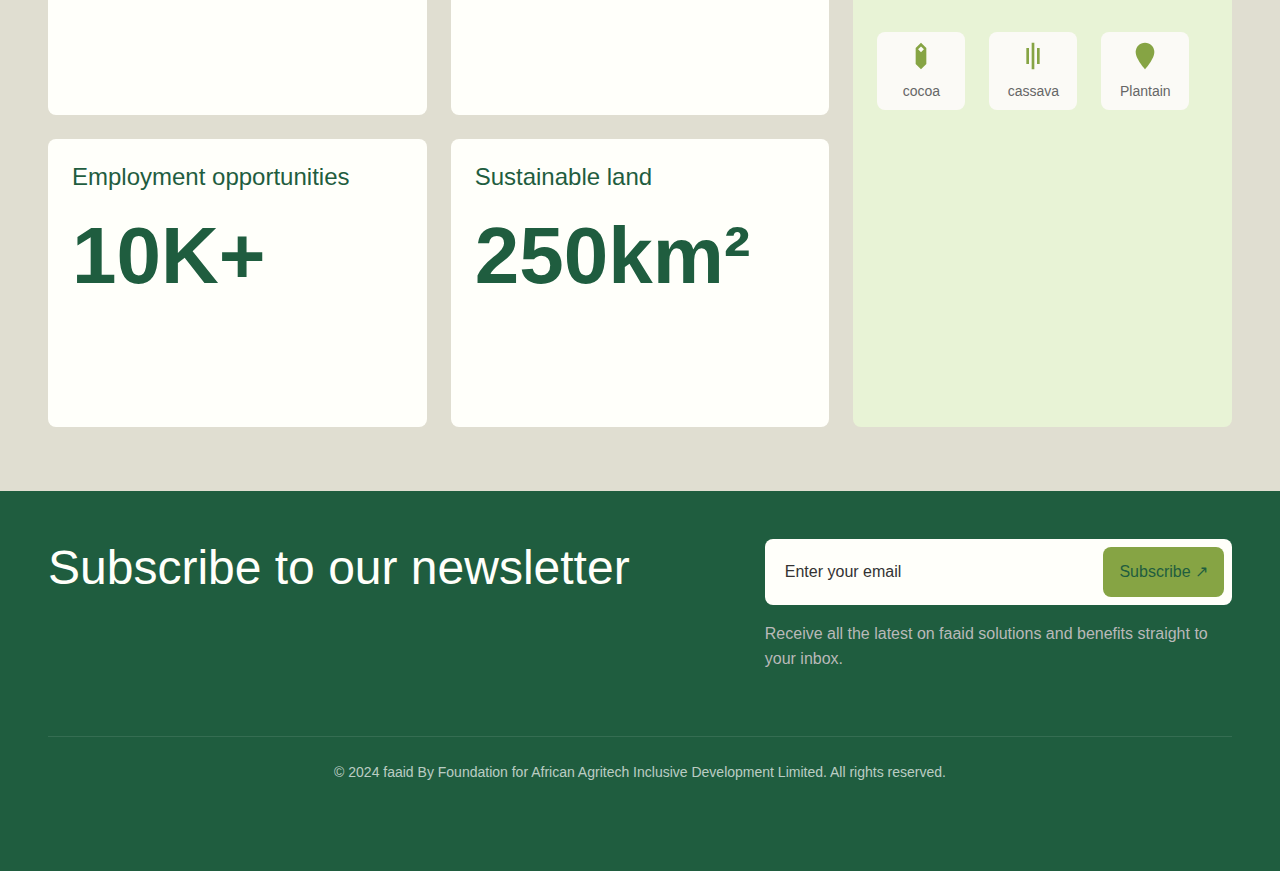
==== commit 574fdb84: "website" ====
--- a/index.html
+++ b/index.html
@@ -5,375 +5,450 @@
     <!-- 视口设置，确保响应式设计正常工作 -->
     <meta name="viewport" content="width=device-width, initial-scale=1.0">
     <!-- 添加网站域名相关信息 -->
-    <meta property="og:url" content="https://your-domain.com">
-    <link rel="canonical" href="https://your-domain.com">
+    <meta property="og:url" content="https://faaid.org">
+    <link rel="canonical" href="https://faaid.org">
     <!-- SEO描述 -->
     <meta name="description" content="Foundation for African Agricultural Innovation and Development">
     
-    <!-- 样式表引入 -->
-    <link rel="stylesheet" href="styles/main.css">  <!-- 主样式文件 -->
-    <link rel="stylesheet" href="sections/nav-links/nav-links.css">  <!-- 导航链接样式 -->
+    <!-- 添加正确的MIME类型 -->
+    <meta http-equiv="Content-Type" content="text/css; charset=UTF-8">
+    
+    <!-- Main Stylesheet -->
+    <link rel="stylesheet" type="text/css" href="styles/main.css">
+    
+    <!-- Font Awesome -->
     <link rel="stylesheet" href="https://cdnjs.cloudflare.com/ajax/libs/font-awesome/6.0.0/css/all.min.css">  <!-- 图标库 -->
     
     <title>FAAID - Foundation for African Agricultural Innovation and Development</title>
 </head>
 <body>
+    <!-- =========================================
+         FAAID 主页面
+         1. 头部区域
+            - Meta信息
+            - 样式链接
+            - 脚本引用
+         2. 导航区域
+            - 顶部导航
+            - 链接导航
+         3. 主要内容
+            - Hero部分
+            - About部分
+            - Focus Areas部分
+            - Latest News部分
+         4. 底部区域
+            - 订阅区域
+            - 版权信息
+         5. 弹窗组件
+            - 项目详情
+            - 新闻详情
+            - Board成员
+         ========================================= -->
     <!-- 导航区域 -->
     <section class="navbar-section">
         <div class="navbar__header">
             <div class="navbar__top-content">
                 <div class="logo">
-                    <img src="./images/logo/logo.png" alt="Logo" class="logo__img">
-                </div>
-                <div class="language-selector">
-                    <select class="language-select">
-                        <option value="en">English</option>
-                        <option value="fr">Français</option>
-                        <option value="zh">中文</option>
-                    </select>
-                </div>
+                    <img src="/images/logo/logo.png" alt="Logo" class="logo__img">
+                </div>
+                <button class="menu-btn" aria-label="Open Menu">
+                    <i class="fas fa-bars"></i>
+                </button>
             </div>
         </div>
     </section>
 
-    <!-- 导航链接区域 -->
+    <!-- 导航链接 -->
     <section class="nav-links-section">
-        <ul class="nav-links__container">
-            <li><a href="#about-section" class="nav-links__link">About Us</a></li>
-            <li><a href="#partners-projects" class="nav-links__link">Partners & Projects</a></li>
-            <li><a href="#latest-news-section" class="nav-links__link">Latest News</a></li>
-            <li><a href="#board" class="nav-links__link">Our Foundation Board</a></li>
-            <li><a href="#grants" class="nav-links__link">Grant Application</a></li>
-        </ul>
+        <nav class="nav-links__container">
+            <a href="#about-section" class="nav-links__link">About Us</a>
+            <a href="#partners" class="nav-links__link">Partners</a>
+            <a href="#focus-areas" class="nav-links__link">Projects</a>
+            <a href="#latest-news-section" class="nav-links__link">Latest News</a>
+            <a href="#foundation-numbers-section" class="nav-links__link">Our Foundation Numbers</a>
+        </nav>
     </section>
-    
-        <!-- 主要区域 -->
-        <div class="hero__main">
-            <!-- 背景轮播 -->
-            <div class="hero__background">
-                <div class="hero__slider">
-                    <div class="hero__slider-track">
-                        <img src="./images/hero/silde1.jpg" alt="Agricultural Innovation" class="hero__slider-img">
-                        <img src="./images/hero/silde2.jpg" alt="Sustainable Farming" class="hero__slider-img">
-                        <img src="./images/hero/silde3.jpg" alt="Community Development" class="hero__slider-img">
-                        <img src="./images/hero/silde1.jpg" alt="Agricultural Innovation" class="hero__slider-img">
-                        <img src="./images/hero/silde1.jpg" alt="Agricultural Innovation" class="hero__slider-img">
-                    </div>
-                </div>
-            </div>
+
+    <!-- 移动端当前section指示器 -->
+    <div class="current-section-indicator">
+        <span class="current-section-indicator__text">About Us</span>
+    </div>
+
+    <!-- 侧边菜单 -->
+    <div class="side-menu">
+        <button class="side-menu__close" aria-label="Close Menu">
+            <i class="fas fa-times"></i>
+        </button>
+        <nav class="side-menu__links">
+            <a href="#about-section" class="side-menu__link">About Us</a>
+            <a href="#partners-section" class="side-menu__link">Partners</a>
+            <a href="#focus-areas-section" class="side-menu__link">Projects</a>
+            <a href="#latest-news-section" class="side-menu__link">Latest News</a>
+            <a href="#foundation-numbers-section" class="side-menu__link">Our Foundation Numbers</a>
+        </nav>
+    </div>
+
+    <!-- 遮罩层 -->
+    <div class="menu-overlay"></div>
+
+    <!-- 主要区域 -->
+    <div class="hero__main">
+        <!-- 背景轮播 -->
+        <div class="hero__background">
+            <div class="hero__slider">
+                <div class="hero__slider-track">
+                    <!-- 第一组图片 -->
+                    <img src="/images/hero/silde1.jpg" alt="Agricultural Innovation" class="hero__slider-img">
+                    <img src="/images/hero/silde2.jpg" alt="Sustainable Farming" class="hero__slider-img">
+                    <img src="/images/hero/silde3.jpg" alt="Community Development" class="hero__slider-img">
+                    <!-- 复制第一组图片实现无缝衔接 -->
+                    <img src="/images/hero/silde1.jpg" alt="Agricultural Innovation" class="hero__slider-img">
+                    <img src="/images/hero/silde2.jpg" alt="Sustainable Farming" class="hero__slider-img">
+                    <img src="/images/hero/silde3.jpg" alt="Community Development" class="hero__slider-img">
+                </div>
+            </div>
+        </div>
+        
+        <!-- 遮罩层 -->
+        <div class="overlay overlay--dark"></div>
+        
+        <!-- 内容区域 -->
+        <div class="hero__content">
+            <h1 class="hero__title">
+                <span class="hero__title-line">We drive the modernization </span>
+                <span class="hero__title-line">of African agriculture</span>
+                <span class="hero__title-line">through technology.</span>
+            </h1>
+            <div class="hero__buttons">
+                <a href="#contact" class="btn btn-primary">Contact Us</a>
+                <a href="#focus-areas" class="btn btn-outline">Our Solutions</a>
+            </div>
+        </div>
+    </div>
+</section> 
+
+<main>
+    <!-- About部分 -->
+    <section class="about-section" id="about-section">
+        <!-- 顶部标题区域 -->
+        <div class="section-header">
+            <h2 class="section-title">about us</h2>
+        </div>
+    
+        <!-- 图片展示区域 -->
+        <div class="about__gallery">
+            <div class="about__gallery-track">
+                <!-- 第一组图片 -->
+                <img src="/images/about/gallery1.jpg" alt="Team working in agricultural field" class="about__gallery-img">
+                <img src="/images/about/gallery2.jpg" alt="Digital farming technology demonstration" class="about__gallery-img">
+                <img src="/images/about/gallery3.jpg" alt="Farmers training session" class="about__gallery-img">
+                <img src="/images/about/gallery4.jpg" alt="Agricultural innovation showcase" class="about__gallery-img">
+                <img src="/images/about/gallery5.jpg" alt="Community farming project" class="about__gallery-img">
+                <img src="/images/about/gallery6.jpg" alt="Sustainable agriculture practices" class="about__gallery-img">
+                <img src="/images/about/gallery7.jpg" alt="Agricultural research facility" class="about__gallery-img">
+                <img src="/images/about/gallery8.jpg" alt="Smart farming solutions" class="about__gallery-img">
+                <img src="/images/about/gallery9.jpg" alt="Rural development program" class="about__gallery-img">
+                <img src="/images/about/gallery10.jpg" alt="Agricultural education workshop" class="about__gallery-img">
+                <img src="/images/about/gallery11.jpg" alt="Technology in agriculture" class="about__gallery-img">
+                <img src="/images/about/gallery12.jpg" alt="Farmer empowerment program" class="about__gallery-img">
+                <img src="/images/about/gallery13.jpg" alt="Agricultural data analysis" class="about__gallery-img">
+                <img src="/images/about/gallery14.jpg" alt="Community engagement" class="about__gallery-img">
+                <img src="/images/about/gallery15.jpg" alt="Agricultural innovation lab" class="about__gallery-img">
+                <!-- 复制第一组图片实现无缝衔接 -->
+                <img src="/images/about/gallery1.jpg" alt="Team working in agricultural field" class="about__gallery-img">
+                <img src="/images/about/gallery2.jpg" alt="Digital farming technology demonstration" class="about__gallery-img">
+                <img src="/images/about/gallery3.jpg" alt="Farmers training session" class="about__gallery-img">
+                <img src="/images/about/gallery4.jpg" alt="Agricultural innovation showcase" class="about__gallery-img">
+                <img src="/images/about/gallery5.jpg" alt="Community farming project" class="about__gallery-img">
+                <img src="/images/about/gallery6.jpg" alt="Sustainable agriculture practices" class="about__gallery-img">
+                <img src="/images/about/gallery7.jpg" alt="Agricultural research facility" class="about__gallery-img">
+                <img src="/images/about/gallery8.jpg" alt="Smart farming solutions" class="about__gallery-img">
+                <img src="/images/about/gallery9.jpg" alt="Rural development program" class="about__gallery-img">
+                <img src="/images/about/gallery10.jpg" alt="Agricultural education workshop" class="about__gallery-img">
+                <img src="/images/about/gallery11.jpg" alt="Technology in agriculture" class="about__gallery-img">
+                <img src="/images/about/gallery12.jpg" alt="Farmer empowerment program" class="about__gallery-img">
+                <img src="/images/about/gallery13.jpg" alt="Agricultural data analysis" class="about__gallery-img">
+                <img src="/images/about/gallery14.jpg" alt="Community engagement" class="about__gallery-img">
+                <img src="/images/about/gallery15.jpg" alt="Agricultural innovation lab" class="about__gallery-img">
+            </div>
+        </div>
+    
+        <!-- 文字介绍区域 -->
+        <div class="about__content">
+            <p class="about__text about__text--large">Our Mission: enhance productivity, promote environmental conservation, and unlock global market opportunities for Nigerian farmers by integrating cutting-edge technology, sustainable practices, and inclusive financial models, with a focus on the cocoa and cassava value chains.</p>
+            <p class="about__text">FAAID, with 20 years of cross-industry experience in finance, manufacturing, and resources, leverages strategic partnerships with leading Chinese agricultural companies, research institutions, and global industry alliances to empower Nigerian agriculture.</p>
+        </div>
+    </section> 
+    
+    
+    <!-- Partners Section -->
+    <section class="partners-section" id="partners">
+        <div class="section-header">
+                <h2 class="section-title">Partners</h2>
+        </div>
             
-            <!-- 遮罩层 -->
-            <div class="hero__overlay"></div>
-            
-            <!-- 内容区域 -->
-            <div class="hero__content">
-                <h1 class="hero__title">
-                    Reviving the Land,<br>
-                    Empowering the Future –<br>
-                    Advancing Sustainable Agriculture in Africa!
-                </h1>
-                <div class="hero__buttons">
-                    <a href="#contact" class="btn btn-primary">Contact Us</a>
-                    <a href="#agritech" class="btn btn-outline">Our Solutions</a>
+        <div class="partners-showcase">
+            <div class="partners-showcase__container">
+                <!-- Partner logos with official website links -->
+                <a href="https://fmard.gov.ng" class="partner__link" target="_blank" rel="noopener noreferrer">
+                    <img src="/images/partners/FMARD.jpg" alt="Federal Ministry of Agriculture and Rural Development" class="partner__logo">
+                </a>
+                <a href="https://cocoaassociationofnigeria.com/" class="partner__link" target="_blank" rel="noopener noreferrer">
+                    <img src="/images/partners/CAN.jpg" alt="Cocoa Association of Nigeria" class="partner__logo">
+                </a>
+                <a href="https://ncga.com.ng/" class="partner__link" target="_blank" rel="noopener noreferrer">
+                    <img src="/images/partners/NCGA.jpg" alt="Nigeria Cassava Growers Association" class="partner__logo">
+                </a>
+                <a href="https://hongzaopaomo.github.io/AIEA/" class="partner__link" target="_blank" rel="noopener noreferrer">
+                    <img src="/images/partners/AIEA.jpg" alt="Agricultural Innovation and Extension Alliance" class="partner__logo">
+                </a>
+            </div>
+        </div>
+    </section>
+    
+    <!-- Projects区域 -->
+    <section class="focus-areas-section" id="focus-areas">
+        <div class="section-header">
+            <h2 class="section-title">Projects</h2>
+        </div>
+
+        <div class="focus-areas__projects">
+            <!-- Agritech Block -->
+            <div class="project-block agritech">
+                <div class="block-header">
+                    <div class="block-header__content">
+                        <h3 class="block-header__title">Agritech Solutions</h3>
+                        <p class="block-header__description">Smart agriculture leverages technologies such as IoT, big data, and artificial intelligence to intelligently manage agricultural production, improving efficiency, optimizing resource use, and enhancing sustainability.</p>
+                    </div>
+                </div>
+
+                <div class="cards-container">
+                    <div class="agritech-card">
+                        <div class="agritech-card__content">
+                            <div>
+                                <h4 class="agritech-card__title">Improving Crop Quality & Yield</h4>
+                                <h5 class="agritech-card__subtitle">Smart monitoring technology optimizes water and fertilizer management, increasing agricultural profitability.</h5>
+                                <p class="agritech-card__description">Smart agriculture leverages intelligent monitoring technology to optimize water and fertilizer management, ensuring crops grow under ideal conditions. IoT sensors continuously track soil moisture, nutrient levels, and environmental data, while AI-powered analytics adjust irrigation and fertilization strategies in real-time to minimize waste and maximize yield. Additionally, drone inspections and pest warning systems enable early detection of crop issues, reducing losses. These innovations significantly enhance product quality and increase agricultural profitability.</p>
+                            </div>
+                            <a href="#" class="learn-more-btn">Learn more</a>
+                        </div>
+                        <img src="/images/focus-areas/agritech/agritech1.jpg" alt="Precision Farming" class="agritech-card__image">
+                    </div>
+
+                    <div class="agritech-card">
+                        <div class="agritech-card__content">
+                            <div>
+                                <h4 class="agritech-card__title">Promoting Sustainable Development </h4>
+                                <h5 class="agritech-card__subtitle">Reduce pesticide use, conserve water resources, and support eco-friendly farming practices.</h5>
+                                <p class="agritech-card__description">Smart agriculture is not only about boosting yields but also about fostering eco-friendly and sustainable growth. Precision fertilization and smart irrigation systems help reduce excessive use of chemical fertilizers and water waste, while biological pest control and AI-powered pest detection minimize pesticide usage, protecting soil and water health. Moreover, the promotion of regenerative farming practices, such as crop rotation and organic cultivation, improves soil fertility and ensures long-term agricultural sustainability. These strategies contribute to a healthier environment and a more resilient agricultural system.</p>
+                            </div>
+                            <a href="#" class="learn-more-btn">Learn more</a>
+                        </div>
+                        <img src="/images/focus-areas/agritech/agritech2.jpg" alt="Smart Agricultural Machinery" class="agritech-card__image">
+                    </div>
+
+                    <div class="agritech-card">
+                        <div class="agritech-card__content">
+                            <div>
+                                <h4 class="agritech-card__title">Boosting Employment & Economic Growth </h4>
+                                <h5 class="agritech-card__subtitle">Create direct job opportunities, strengthen the agricultural value chain, and enhance export competitiveness.</h5>
+                                <p class="agritech-card__description">The adoption of smart agriculture not only enhances efficiency but also creates new job opportunities. The shift towards digital and technology-driven agriculture generates demand for skilled workers in areas such as smart machinery operation, data analysis, and agricultural e-commerce. Additionally, smart agriculture upgrades the agricultural supply chain, stimulating growth in processing, logistics, and exports, which strengthens the overall agricultural economy. By modernizing management practices and expanding global market access, African agricultural products are becoming more competitive, contributing to economic development and long-term prosperity.</p>
+                            </div>
+                            <a href="#" class="learn-more-btn">Learn more</a>
+                        </div>
+                        <img src="/images/focus-areas/agritech/agritech3.jpg" alt="Smart Agricultural Machinery" class="agritech-card__image">
+                    </div>
+                </div>
+            </div>
+
+            <!-- Agriedu Block -->
+            <div class="project-block agriedu">
+                <div class="block-header">
+                    <div class="block-header__content">
+                        <h3 class="block-header__title">Agricultural Education</h3>
+                        <p class="block-header__description">Empowering farmers through comprehensive education programs, digital skills training, and youth engagement initiatives to build a sustainable agricultural future.</p>
+                    </div>
+                </div>
+
+                <div class="cards-container">
+                    <div class="agriedu-card">
+                        <div class="agriedu-card__content">
+                            <div>
+                                <h4 class="agriedu-card__title">Farmer Training Program</h4>
+                                <h5 class="agriedu-card__subtitle">Enhance agricultural productivity by equipping farmers with modern techniques, sustainable farming methods, and business strategies.</h5>
+                                <p class="agriedu-card__description">The Farmer Training Program provides comprehensive training in sustainable farming practices (organic farming, soil health management, water conservation), modern agricultural machinery operation and maintenance, crop rotation & pest control best practices, and agricultural processing & market strategies. Our blended learning approach combines classroom instruction with field practice, supported by expert teams and cooperative development initiatives.</p>
+                            </div>
+                            <a href="#" class="learn-more-btn">Learn more</a>
+                        </div>
+                        <img src="/images/focus-areas/education/agriedu1.jpg" alt="Farmer Training Program" class="agriedu-card__image">
+                    </div>
+
+                    <div class="agriedu-card">
+                        <div class="agriedu-card__content">
+                            <div>
+                                <h4 class="agriedu-card__title">Digital Skills Workshop</h4>
+                                <h5 class="agriedu-card__subtitle">Empowering farmers and youth with essential digital tools and knowledge for smarter farming and market expansion.</h5>
+                                <p class="agriedu-card__description">Our Digital Skills Workshop covers smart farming & data management (drone mapping, precision irrigation, digital monitoring), e-commerce & online sales strategies, digital finance & agricultural loans, and basic computer skills. Through tech-enabled learning facilities and corporate partnerships, we offer flexible training options both online and offline to ensure accessibility.</p>
+                            </div>
+                            <a href="#" class="learn-more-btn">Learn more</a>
+                        </div>
+                        <img src="/images/focus-areas/education/agriedu2.jpg" alt="Digital Skills Workshop" class="agriedu-card__image">
+                    </div>
+
+                    <div class="agriedu-card">
+                        <div class="agriedu-card__content">
+                            <div>
+                                <h4 class="agriedu-card__title">Youth in Agriculture</h4>
+                                <h5 class="agriedu-card__subtitle">Attracting and equipping young people with skills and resources to build sustainable careers in agriculture.</h5>
+                                <p class="agriedu-card__description">The Youth in Agriculture Program focuses on agricultural entrepreneurship, smart agriculture & emerging technologies, supply chain & market integration, and policy & financial support. Through agricultural startup hubs, innovation challenges, and university collaborations, we provide comprehensive support for young people to develop successful careers in modern agriculture.</p>
+                            </div>
+                            <a href="#" class="learn-more-btn">Learn more</a>
+                        </div>
+                        <img src="/images/focus-areas/education/agriedu3.jpg" alt="Youth in Agriculture" class="agriedu-card__image">
+                    </div>
                 </div>
             </div>
         </div>
     </section> 
 
-    <main>
-        <!-- About部分 -->
-        <section class="about-section" id="about-section">
-            <!-- 顶部标题区域 -->
-            <div class="about__header">
-                <h2 class="about__title">Who we are</h2>
-            </div>
-        
-            <!-- 图片展示区域 -->
-            <div class="about__gallery">
-                <div class="gallery__track">
-                    <!-- 第一组图片 -->
-                    <img src="./images/about/gallery1.jpg" alt="Team working in agricultural field" class="gallery__img">
-                    <img src="./images/about/gallery2.jpg" alt="Digital farming technology demonstration" class="gallery__img">
-                    <img src="./images/about/gallery3.jpg" alt="Farmers training session" class="gallery__img">
-                    <img src="./images/about/gallery4.jpg" alt="Agricultural innovation showcase" class="gallery__img">
-                    <img src="./images/about/gallery5.jpg" alt="Community farming project" class="gallery__img">
-                    <img src="./images/about/gallery6.jpg" alt="Sustainable agriculture practices" class="gallery__img">
-                    <img src="./images/about/gallery7.jpg" alt="Agricultural research facility" class="gallery__img">
-                    <img src="./images/about/gallery8.jpg" alt="Smart farming solutions" class="gallery__img">
-                    <img src="./images/about/gallery9.jpg" alt="Rural development program" class="gallery__img">
-                    <img src="./images/about/gallery10.jpg" alt="Agricultural education workshop" class="gallery__img">
-                    <img src="./images/about/gallery11.jpg" alt="Technology in agriculture" class="gallery__img">
-                    <img src="./images/about/gallery12.jpg" alt="Farmer empowerment program" class="gallery__img">
-                    <img src="./images/about/gallery13.jpg" alt="Agricultural data analysis" class="gallery__img">
-                    <img src="./images/about/gallery14.jpg" alt="Community engagement" class="gallery__img">
-                    <img src="./images/about/gallery15.jpg" alt="Agricultural innovation lab" class="gallery__img">
-                    <!-- 复制第一组图片实现无缝衔接 -->
-                    <img src="./images/about/gallery1.jpg" alt="Team working in agricultural field" class="gallery__img">
-                    <img src="./images/about/gallery2.jpg" alt="Digital farming technology demonstration" class="gallery__img">
-                    <img src="./images/about/gallery3.jpg" alt="Farmers training session" class="gallery__img">
-                    <img src="./images/about/gallery4.jpg" alt="Agricultural innovation showcase" class="gallery__img">
-                    <img src="./images/about/gallery5.jpg" alt="Community farming project" class="gallery__img">
-                    <img src="./images/about/gallery6.jpg" alt="Sustainable agriculture practices" class="gallery__img">
-                    <img src="./images/about/gallery7.jpg" alt="Agricultural research facility" class="gallery__img">
-                    <img src="./images/about/gallery8.jpg" alt="Smart farming solutions" class="gallery__img">
-                    <img src="./images/about/gallery9.jpg" alt="Rural development program" class="gallery__img">
-                    <img src="./images/about/gallery10.jpg" alt="Agricultural education workshop" class="gallery__img">
-                    <img src="./images/about/gallery11.jpg" alt="Technology in agriculture" class="gallery__img">
-                    <img src="./images/about/gallery12.jpg" alt="Farmer empowerment program" class="gallery__img">
-                    <img src="./images/about/gallery13.jpg" alt="Agricultural data analysis" class="gallery__img">
-                    <img src="./images/about/gallery14.jpg" alt="Community engagement" class="gallery__img">
-                    <img src="./images/about/gallery15.jpg" alt="Agricultural innovation lab" class="gallery__img">
-                </div>
-            </div>
-        
-            <!-- 文字介绍区域 -->
-            <div class="about__content">
-                <p class="about__text">Because agribusiness is our passion, we decided to create a more simple and efficient ecosystem that combines agriculture and technology, and brings value to everyone.</p>
-            </div>
-        </section> 
-        
-        <!-- Focus Areas部分 -->
-        <section id="partners-projects" class="focus-areas-section">
-            <!-- 顶部标题区域 -->
-            <div class="focus-areas__header">
-                <h2 class="focus-areas__title">Partners & Projects</h2>
-            </div>
-        
-            <!-- Partners区域 -->
-            <div class="focus-areas__partners">
-                <div class="partners__grid">
-                    <img src="./images/partners/microsoft.png" alt="Microsoft" class="partner__logo">
-                    <img src="./images/partners/ibm.png" alt="IBM" class="partner__logo">
-                    <img src="./images/partners/intel.png" alt="Intel" class="partner__logo">
-                    <img src="./images/partners/john-deere.png" alt="John Deere" class="partner__logo">
-                </div>
-            </div>
-        
-            <!-- Projects区域 -->
-            <div class="focus-areas__projects">
-                <!-- AgriTech部分 -->
-                <div class="projects__section" id="agritech">
-                    <h3 class="projects__subtitle">AgriTech</h3>
-                    <div class="projects__cards">
-                        <div class="project-card">
-                            <img src="./images/focus-areas/agritech/agritech1.jpg" alt="Smart Farming Solutions" class="project-card__img">
-                            <h4>Farmland Digitization</h4>
-                            <p>IoT monitors soil/weather, blockchain ensures crop traceability; smart machinery and pest alerts boost efficiency.</p>
-                        </div>
-                        <div class="project-card">
-                            <img src="./images/focus-areas/agritech/agritech2.jpg" alt="Data Analytics Platform" class="project-card__img">
-                            <h4>Agricultural Intelligence Platform</h4>
-                            <p>AI & GIS unify data for remote decisions; cloud systems drive sustainable resource management.</p>
-                        </div>
-                    </div>
-                </div>
-        
-                <!-- AgriEdu部分 -->
-                <div class="projects__section">
-                    <h3 class="projects__subtitle">AgriEdu</h3>
-                    <div class="projects__cards">
-                        <div class="project-card">
-                            <img src="./images/focus-areas/education/agriedu1.jpg" alt="Farmer Training Program" class="project-card__img">
-                            <h4>Farmer Training Program</h4>
-                            <p>Equips farmers with modern techniques, sustainable practices, and market strategies to boost productivity and income.</p>
-                        </div>
-                        <div class="project-card">
-                            <img src="./images/focus-areas/education/agriedu2.jpg" alt="Digital Skills Workshop" class="project-card__img">
-                            <h4>Digital Skills Workshop</h4>
-                            <p>Empowers farmers and youth with digital tools, smart farming, and e-commerce skills to enhance agricultural efficiency and market reach.</p>
-                        </div>
-                        <div class="project-card">
-                            <img src="./images/focus-areas/education/agriedu3.jpg" alt="Youth in Agriculture" class="project-card__img">
-                            <h4>Youth in Agriculture</h4>
-                            <p>Inspires young people to innovate in agriculture through entrepreneurship, smart farming, and market integration, fostering a new generation of agribusiness leaders.</p>
-                        </div>
-                    </div>
-                </div>
-            </div>
-        </section> 
-
-        <!-- Projects详情弹窗 -->
-        <div class="project-modal" id="projectModal">
-            <div class="project-modal__overlay"></div>
-            <div class="project-modal__content">
-                <div class="project-modal__header">
-                    <h3 class="project-modal__title"></h3>
-                    <button class="project-modal__close">&times;</button>
-                </div>
-                <div class="project-modal__body">
-                    <div class="project-modal__text">
-                        <div class="project-modal__description">
-                            <div class="project-modal__section">
-                                <!-- section 内容 -->
-                            </div>
-                            <!-- 其他 sections... -->
-                        </div>
-                    </div>
-                    <div class="project-modal__image">
-                        <img src="" alt="Project Image" class="project-modal__img">
-                    </div>
-                </div>
-            </div>
-        </div>
-
-        <!-- Latest News部分 -->
-        <section class="latest-news-section" id="latest-news-section">
-            <!-- 顶部区域 -->
-            <div class="latest-news__header">
-                <h2 class="latest-news__title">Latest News</h2>
-            </div>
-
-            <!-- 主要区域 -->
-            <div class="latest-news__main">
-                <!-- 新闻卡片 -->
-                <div class="news-card">
-                    <img src="./images/news/news1.jpg" alt="News 1" class="news-card__img">
-                    <div class="news-card__content">
-                        <h3 class="news-card__title">AGCO Agriculture Foundation Launches Call for Applications for Grant Cycle</h3>
-                        <span class="news-card__date">Oct. 1, 2024</span>
-                        <a href="#" class="news-card__link">Read the full article</a>
-                    </div>
-                </div>
-
-                <div class="news-card">
-                    <img src="./images/news/news2.jpg" alt="News 2" class="news-card__img">
-                    <div class="news-card__content">
-                        <h3 class="news-card__title">Sustainable Agriculture Initiative Expands to New Regions</h3>
-                        <span class="news-card__date">Sep. 28, 2024</span>
-                        <a href="#" class="news-card__link">Read the full article</a>
-                    </div>
-                </div>
-
-                <div class="news-card">
-                    <img src="./images/news/news3.jpg" alt="News 3" class="news-card__img">
-                    <div class="news-card__content">
-                        <h3 class="news-card__title">Digital Innovation in Agriculture: A New Partnership</h3>
-                        <span class="news-card__date">Sep. 25, 2024</span>
-                        <a href="#" class="news-card__link">Read the full article</a>
-                    </div>
-                </div>
-
-                <div class="news-card">
-                    <img src="./images/news/news4.jpg" alt="News 4" class="news-card__img">
-                    <div class="news-card__content">
-                        <h3 class="news-card__title">Youth in Agriculture: New Training Program Launched</h3>
-                        <span class="news-card__date">Sep. 20, 2024</span>
-                        <a href="#" class="news-card__link">Read the full article</a>
-                    </div>
-                </div>
-
-                <div class="news-card">
-                    <img src="./images/news/news5.jpg" alt="News 5" class="news-card__img">
-                    <div class="news-card__content">
-                        <h3 class="news-card__title">Agricultural Technology Summit 2024: Key Takeaways</h3>
-                        <span class="news-card__date">Sep. 15, 2024</span>
-                        <a href="#" class="news-card__link">Read the full article</a>
-                    </div>
-                </div>
-
-                <div class="news-card">
-                    <img src="./images/news/news6.jpg" alt="News 6" class="news-card__img">
-                    <div class="news-card__content">
-                        <h3 class="news-card__title">Sustainable Farming Practices: Research Results Released</h3>
-                        <span class="news-card__date">Sep. 10, 2024</span>
-                        <a href="#" class="news-card__link">Read the full article</a>
-                    </div>
-                </div>
-
-                <div class="news-card">
-                    <img src="./images/news/news7.jpg" alt="News 7" class="news-card__img">
-                    <div class="news-card__content">
-                        <h3 class="news-card__title">FAAID Announces New Partnership with African Universities</h3>
-                        <span class="news-card__date">Sep. 5, 2024</span>
-                        <a href="#" class="news-card__link">Read the full article</a>
-                    </div>
-                </div>
-            </div>
-        </section>
-
-        <!-- 新闻详情弹窗 -->
-        <div class="news-modal" id="newsModal">
-            <div class="news-modal__overlay"></div>
-            <div class="news-modal__content">
-                <button class="news-modal__close">&times;</button>
-                <div class="news-modal__body">
-                    <div class="news-modal__text">
-                        <h3 class="news-modal__title"></h3>
-                        <span class="news-modal__date"></span>
-                        <div class="news-modal__article">
-                            <!-- 新闻正文将通过 JavaScript 动态插入 -->
-                        </div>
-                    </div>
-                    <div class="news-modal__image">
-                        <img src="" alt="News Image" class="news-modal__img">
-                    </div>
-                </div>
-            </div>
-        </div>
-
-        <!-- Foundation in Numbers部分 -->
-        <section class="foundation-numbers-section" id="foundation-numbers">
-            <!-- 顶部标题区域 -->
-            <div class="foundation-numbers__header">
-                <h2 class="foundation-numbers__title">Foundation in numbers</h2>
-            </div>
-
-            <!-- 主要区域 -->
-            <div class="foundation-numbers__main">
-                <!-- 数据卡片 -->
-                <div class="numbers-card">
-                    <h3 class="numbers-card__title">Reemployment of the people</h3>
-                    <div class="numbers-card__value">1250</div>
-                </div>
-
-                <div class="numbers-card numbers-card--large">
-                    <h3 class="numbers-card__title">Digital grains</h3>
-                    <div class="numbers-card__value">3</div>
-                    <div class="numbers-card__icons">
-                        <div class="grain-icon">
-                            <img src="images/grains/whea.svg" alt="WHEA">
-                            <span>WHEA</span>
-                        </div>
-                        <div class="grain-icon">
-                            <img src="images/grains/cora.svg" alt="CORA">
-                            <span>CORA</span>
-                        </div>
-                        <div class="grain-icon">
-                            <img src="images/grains/soya.svg" alt="SOYA">
-                            <span>SOYA</span>
-                        </div>
-                    </div>
-                </div>
-
-                <div class="numbers-card">
-                    <h3 class="numbers-card__title">Farmers</h3>
-                    <div class="numbers-card__value">+5000</div>
-                </div>
-
-                <div class="numbers-card">
-                    <h3 class="numbers-card__title">Cocoa bean production</h3>
-                    <div class="numbers-card__value">+250</div>
-                </div>
-
-                <div class="numbers-card">
-                    <h3 class="numbers-card__title">Number of schools</h3>
-                    <div class="numbers-card__value">+3</div>
-                </div>
-            </div>
-        </section>
-    </main>
-
-    <!-- Footer部分 -->
-    <footer class="footer-section">
-        <!-- 顶部区域 -->
-        <div class="footer__top">
-            <div class="footer__subscribe">
-                <h3 class="footer__subscribe-title">Subscribe to our newsletter</h3>
-                <div class="footer__subscribe-form">
-                    <div class="footer__input-group">
-                        <label for="email">Email</label>
-                        <input type="email" id="email" placeholder="Please fill in......">
-                        <button class="footer__subscribe-btn">Subscribe ↗</button>
+
+    <!-- Latest News部分 -->
+    <section id="latest-news-section" class="latest-news-section">
+        <div class="section-header">
+            <h2 class="section-title">Latest News</h2>
+        </div>
+
+        <div class="latest-news__main">
+            <!-- 主要新闻 -->
+            <div class="latest-news__featured">
+                <div class="image-card">
+                    <img src="/images/news/news1.jpg" alt="News 1" class="image-card__img">
+                    <div class="image-card__content">
+                        <h3 class="image-card__title">AGCO Agriculture Foundation Launches Call for Applications for Grant Cycle</h3>
+                        <p class="image-card__summary">The AGCO Agriculture Foundation announces its latest grant cycle, focusing on sustainable farming practices and technological innovation in African agriculture. This initiative aims to support projects that enhance food security and agricultural productivity across the continent.</p>
+                        <span class="image-card__date">Oct. 1, 2024</span>
+                    </div>
+                </div>
+            </div>
+
+            <!-- 其他新闻列表 -->
+            <div class="latest-news__list">
+                <!-- 其他新闻卡片 -->
+                <div class="image-card image-card--horizontal">
+                    <img src="/images/news/news2.jpg" alt="News 2" class="image-card__img">
+                    <div class="image-card__content">
+                        <h3 class="image-card__title">Sustainable Agriculture Initiative Expands to New Regions</h3>
+                        <p class="image-card__summary">The sustainable agriculture program has successfully expanded to five new regions, bringing innovative farming practices and support to local communities.</p>
+                        <span class="image-card__date">Sep. 28, 2024</span>
+                    </div>
+                </div>
+
+                <div class="image-card image-card--horizontal">
+                    <img src="/images/news/news3.jpg" alt="News 3" class="image-card__img">
+                    <div class="image-card__content">
+                        <h3 class="image-card__title">Digital Innovation in Agriculture: A New Partnership</h3>
+                        <p class="image-card__summary">A groundbreaking partnership between tech firms and agricultural organizations promises to revolutionize farming practices through digital innovation.</p>
+                        <span class="image-card__date">Sep. 25, 2024</span>
+                    </div>
+                </div>
+
+                <div class="image-card image-card--horizontal">
+                    <img src="/images/news/news4.jpg" alt="News 4" class="image-card__img">
+                    <div class="image-card__content">
+                        <h3 class="image-card__title">Youth in Agriculture: New Training Program Launched</h3>
+                        <p class="image-card__summary">An innovative training program targeting young farmers has been launched, focusing on modern agricultural techniques and sustainable farming practices.</p>
+                        <span class="image-card__date">Sep. 20, 2024</span>
+                    </div>
+                </div>
+
+                <div class="image-card image-card--horizontal">
+                    <img src="/images/news/news5.jpg" alt="News 5" class="image-card__img">
+                    <div class="image-card__content">
+                        <h3 class="image-card__title">Agricultural Technology Summit 2024: Key Takeaways</h3>
+                        <p class="image-card__summary">The recent Agricultural Technology Summit brought together industry leaders to discuss the future of farming, highlighting key innovations and trends.</p>
+                        <span class="image-card__date">Sep. 15, 2024</span>
+                    </div>
+                </div>
+
+                <div class="image-card image-card--horizontal">
+                    <img src="/images/news/news6.jpg" alt="News 6" class="image-card__img">
+                    <div class="image-card__content">
+                        <h3 class="image-card__title">Sustainable Farming Practices: Research Results Released</h3>
+                        <p class="image-card__summary">New research findings demonstrate the positive impact of sustainable farming practices on crop yields and environmental conservation.</p>
+                        <span class="image-card__date">Sep. 10, 2024</span>
+                    </div>
+                </div>
+            </div>
+        </div>
+    <div>
+</section>
+
+<!-- Foundation Numbers部分 -->
+<section class="foundation-numbers-section" id="foundation-numbers-section">
+    <!-- 顶部标题区域 -->
+    <div class="section-header">
+        <h2 class="section-title">Foundation Numbers</h2>
+    </div>
+    
+    <!-- 主要区域 -->
+    <div class="foundation-numbers__main">
+        <!-- 左侧卡片 -->
+        <div class="numbers-card">
+            <h3 class="numbers-card__title">Farmers Income</h3>
+            <div class="numbers-card__value">40%</div>
+        </div>
+        
+        <div class="numbers-card">
+            <h3 class="numbers-card__title">Farmers Trained</h3>
+            <div class="numbers-card__value">25K+</div>
+        </div>
+
+        <!-- 中间大卡片 -->
+        <div class="numbers-card numbers-card--large">
+            <h3 class="numbers-card__title">Total Investment</h3>
+            <div class="numbers-card__value">$50M+</div>
+            <div class="numbers-card__icons">
+                <div class="grain-icon">
+                    <img src="/images/icons/corn.svg" alt="Corn">
+                    <span>cocoa</span>
+                </div>
+                <div class="grain-icon">
+                    <img src="/images/icons/wheat.svg" alt="Wheat">
+                    <span>cassava</span>
+                </div>
+                <div class="grain-icon">
+                    <img src="/images/icons/rice.svg" alt="Rice">
+                    <span>Plantain</span>
+                </div>
+            </div>
+        </div>
+        
+        <!-- 右侧卡片 -->
+        <div class="numbers-card">
+            <h3 class="numbers-card__title">Employment opportunities</h3>
+            <div class="numbers-card__value">10K+</div>
+        </div>
+        
+        <div class="numbers-card">
+            <h3 class="numbers-card__title">Sustainable land</h3>
+            <div class="numbers-card__value">250km²</div>
+        </div>
+    </div>
+</section>
+
+</main>
+
+<!-- Footer部分 -->
+<footer class="footer-section">
+    <!-- 顶部订阅区域 -->
+    <div class="footer__top">
+        <div class="footer__subscribe">
+            <h2 class="footer__subscribe-title">Subscribe to our newsletter</h2>
+            <div class="footer__subscribe-form">
+                <div class="footer__input-group">
+                    <div class="input-group">
+                        <input type="email" id="email" placeholder="Enter your email">
+                        <button class="btn-primary">Subscribe ↗</button>
                     </div>
                 </div>
                 <p class="footer__subscribe-text">
@@ -381,140 +456,52 @@
                 </p>
             </div>
         </div>
-        
-        <!-- 底部区域 -->
-        <div class="footer__bottom">
-            <div class="footer__bottom-left">
-                <span>© 2024 FAAID By Universal Demeter Limited. All rights reserved.</span>
-            </div>
-            <div class="footer__bottom-right">
-                <a href="#cookie-policy">Cookie Policy</a>
-                <a href="#terms">Terms and conditions</a>
-                <a href="#privacy">Privacy Policy</a>
-            </div>
-        </div>
-    </footer>
-
-    <!-- 返回顶部按钮 -->
-    <button class="back-to-top" id="backToTop" aria-label="Back to top">
-        <i class="fas fa-arrow-up"></i>
-    </button>
-
-    <!-- JavaScript -->
-    <script src="js/main.js"></script>
-    <script src="js/navbar.js"></script>
-    <script src="js/news-modal.js"></script>
-    <script src="js/project-modal.js"></script>
-    <script src="js/scroll.js"></script>
-    <script src="js/back-to-top.js"></script>
-    <script src="js/board-dropdown.js"></script>
-
-    <!-- Foundation Board 遮罩层 -->
-    <div class="board-overlay" id="boardOverlay"></div>
-
-    <!-- Foundation Board 弹出框 -->
-    <div class="board-dropdown" id="boardDropdown">
-        <div class="board-dropdown__content">
-            <div class="board__members">
-                <div class="board__member">
-                    <img src="./images/foundation-board/member1.jpg" alt="Board Member 1" class="board__member-img">
-                    <div class="board__member-info">
-                        <h4>John Smith</h4>
-                        <div class="board__member-bottom">
-                            <p>Chairman</p>
-                            <button class="board__member-btn">
-                                <i class="fas fa-arrow-right"></i>
-                            </button>
-                        </div>
-                    </div>
-                </div>
-                <div class="board__member">
-                    <img src="./images/foundation-board/member2.jpg" alt="Board Member 2" class="board__member-img">
-                    <div class="board__member-info">
-                        <h4>Sarah Johnson</h4>
-                        <div class="board__member-bottom">
-                            <p>Executive Director</p>
-                            <button class="board__member-btn">
-                                <i class="fas fa-arrow-right"></i>
-                            </button>
-                        </div>
-                    </div>
-                </div>
-                <div class="board__member">
-                    <img src="./images/foundation-board/member3.jpg" alt="Board Member 3" class="board__member-img">
-                    <div class="board__member-info">
-                        <h4>Michael Chen</h4>
-                        <div class="board__member-bottom">
-                            <p>Technical Advisor</p>
-                            <button class="board__member-btn">
-                                <i class="fas fa-arrow-right"></i>
-                            </button>
-                        </div>
-                    </div>
-                </div>
-                <div class="board__member">
-                    <img src="./images/foundation-board/member4.jpg" alt="Board Member 4" class="board__member-img">
-                    <div class="board__member-info">
-                        <h4>Emma Davis</h4>
-                        <div class="board__member-bottom">
-                            <p>Financial Director</p>
-                            <button class="board__member-btn">
-                                <i class="fas fa-arrow-right"></i>
-                            </button>
-                        </div>
-                    </div>
-                </div>
-                <div class="board__member">
-                    <img src="./images/foundation-board/member5.jpg" alt="Board Member 5" class="board__member-img">
-                    <div class="board__member-info">
-                        <h4>David Wilson</h4>
-                        <div class="board__member-bottom">
-                            <p>Operations Director</p>
-                            <button class="board__member-btn">
-                                <i class="fas fa-arrow-right"></i>
-                            </button>
-                        </div>
-                    </div>
-                </div>
-                <div class="board__member">
-                    <img src="./images/foundation-board/member6.jpg" alt="Board Member 6" class="board__member-img">
-                    <div class="board__member-info">
-                        <h4>Lisa Zhang</h4>
-                        <div class="board__member-bottom">
-                            <p>Research Director</p>
-                            <button class="board__member-btn">
-                                <i class="fas fa-arrow-right"></i>
-                            </button>
-                        </div>
-                    </div>
-                </div>
-                <div class="board__member">
-                    <img src="./images/foundation-board/member7.jpg" alt="Board Member 7" class="board__member-img">
-                    <div class="board__member-info">
-                        <h4>Robert Brown</h4>
-                        <div class="board__member-bottom">
-                            <p>Development Director</p>
-                            <button class="board__member-btn">
-                                <i class="fas fa-arrow-right"></i>
-                            </button>
-                        </div>
-                    </div>
-                </div>
-                <div class="board__member">
-                    <img src="./images/foundation-board/member8.jpg" alt="Board Member 8" class="board__member-img">
-                    <div class="board__member-info">
-                        <h4>Maria Garcia</h4>
-                        <div class="board__member-bottom">
-                            <p>Partnership Director</p>
-                            <button class="board__member-btn">
-                                <i class="fas fa-arrow-right"></i>
-                            </button>
-                        </div>
-                    </div>
-                </div>
-            </div>
-        </div>
-    </div>
+    </div>
+    
+    <!-- 底部版权信息 -->
+    <div class="footer__bottom">
+        <div class="footer__bottom-left">
+            <span>© 2024 faaid By Foundation for African Agritech Inclusive Development Limited. All rights reserved.</span>
+        </div>
+    </div>
+</footer>
+
+<!-- 返回顶部按钮 -->
+<button class="back-to-top" id="backToTop" aria-label="Back to top">
+    <i class="fas fa-arrow-up"></i>
+</button>
+
+<!-- JavaScript Modules -->
+<script type="module" src="js/main.js"></script>
+
+<!-- Contact Modal -->
+<div class="contact-modal" id="contactModal">
+    <div class="contact-modal__content">
+        <!-- Top Section -->
+        <div class="contact-modal__top">
+            <img src="/images/logo/Group 7.png" alt="FAAID Logo" class="contact-modal__logo-img">
+            <button class="contact-modal__close" aria-label="Close Contact Modal">×</button>
+        </div>
+        
+        <!-- Middle Section -->
+        <div class="contact-modal__middle">
+            <h3 class="contact-modal__title">contact us</h3>
+            <p class="contact-modal__text">We'd love to hear from you! Reach out to us at:</p>
+            <div class="contact-modal__email-container">
+                <span class="contact-modal__email">contact@faaid.org</span>
+                <button class="contact-modal__copy-btn" data-email="contact@faaid.org">copy!</button>
+            </div>
+        </div>
+        
+        <!-- Bottom Section -->
+        <a href="mailto:contact@faaid.org" class="contact-modal__send-btn">Send Email Now</a>
+    </div>
+</div>
+
+<script>
+// 更新 hero section 中的 Contact Us 按钮链接
+document.querySelector('.hero__buttons .btn-primary').setAttribute('href', '#contact');
+</script>
 </body>
 
 </html>
--- a/styles/main.css
+++ b/styles/main.css
@@ -1,555 +1,247 @@
-/* Base */
-@import 'base/variables.css';    /* 全局变量定义 */
-@import 'base/reset.css';        /* 重置默认样式 */
-@import 'base/typography.css';   /* 文字排版样式 */
+/* =========================================
+   主样式文件
+   - 只包含样式导入
+   - 按照基础、布局、组件、页面部分的顺序导入
+   ========================================= */
+
+/* Base Styles */
+@import url('./base/variables.css');  /* 变量定义 */
+@import url('./base/reset.css');      /* CSS重置 */
+@import url('./base/global.css');     /* 全局样式 */
+@import url('./base/shadows.css');    /* 阴影样式 */
+@import url('./base/scrollbar.css');  /* 滚动条样式 */
+
+/* Layout */
+@import url('./layout/grid.css');     /* 网格系统 */
+
+/* Components */
+@import url('./components/button-components.css');   /* 按钮组件 */
+@import url('./components/card-components.css');     /* 卡片组件 */
+@import url('./components/back-to-top.css');        /* 返回顶部组件 */
+@import url('./components/section-header.css');      /* 章节标题组件 */
 
 /* Sections */
-@import '../sections/hero/hero.css';
-@import '../sections/about/about.css';
-@import '../sections/focus-areas/focus-areas.css';
-@import '../sections/partners/partners.css';
-@import '../sections/latest-news/latest-news.css';
-@import '../sections/footer/footer.css';
-@import '../sections/navbar/navbar.css';
-@import '../sections/foundation-numbers/foundation-numbers.css';
-@import '../sections/foundation-board/foundation-board.css';
-
-/* Utils */
-@import 'utils/animations.css';     /* 动画效果 */
-@import 'utils/helpers.css';        /* 辅助工具类 */
-
-/* 通用容器类 */
-.container {
-    max-width: var(--container-width);  /* 最大宽度限制 */
-    margin: 0 auto;                     /* 水平居中 */
-    padding: 0 var(--spacing-md);       /* 两侧内边距 */
-}
-
-/* 全局滚动行为 */
-html {
-    scroll-behavior: smooth;            /* 平滑滚动效果 */
-}
-
-/* 全局图片处理 */
-img {
-    max-width: 100%;                    /* 图片最大宽度不超过容器 */
-    height: auto;                       /* 保持图片比例 */
-    display: block;                     /* 块级显示，避免底部间隙 */
-}
-
-/* 全局链接样式 */
-a {
-    text-decoration: none;              /* 移除下划线 */
-    color: inherit;                     /* 继承父元素颜色 */
-    transition: color 0.3s ease;        /* 颜色过渡效果 */
-}
-
-/* 全局按钮样式 */
-button {
-    cursor: pointer;                    /* 鼠标指针样式 */
-    border: none;                       /* 移除边框 */
-    background: none;                   /* 移除背景 */
-    font-family: inherit;               /* 继承字体 */
-}
-
-/* 全局列表样式 */
-ul, ol {
-    list-style: none;                   /* 移除列表样式 */
-    padding: 0;                         /* 移除内边距 */
-    margin: 0;                          /* 移除外边距 */
-}
-
-/* 全局表单元素样式 */
-input, select, textarea {
-    font-family: inherit;               /* 继承字体 */
-    font-size: inherit;                 /* 继承字体大小 */
-}
-
-/* 响应式设计基础 */
-@media (max-width: 768px) {
-    .container {
-        padding: 0 var(--spacing-sm);   /* 移动端减小内边距 */
-    }
-}
-
-/* =========================================
-   1. 全局变量和基础设置
-   ========================================= */
-:root {
-    --primary-color: #0E3E2A;    /* 主色调：深绿色 */
-    --secondary-color: #86A444;   /* 次要色调：浅绿色 */
-    --text-color: #333;          /* 文本颜色：深灰色 */
-    --light-gray: #f5f5f5;       /* 背景色：浅灰色 */
-}
-
-/* 全局重置 */
-* {
-    margin: 0;
-    padding: 0;
-    box-sizing: border-box;
-}
-
-/* 全局字体设置 */
-body {
-    font-family: 'Helvetica', 'Helvetica Neue', Arial, sans-serif;
-    line-height: 1.6;
-    color: var(--text-color);
-}
-
-/* 确保标题也使用相同的字体 */
-h1, h2, h3, h4, h5, h6 {
-    font-family: 'Helvetica', 'Helvetica Neue', Arial, sans-serif;
-}
-
-.container {
-    max-width: 1200px;
-    margin: 0 auto;
-    padding: 0 10px;
-}
-
-/* 返回顶部按钮 */
-.back-to-top {
-    position: fixed;
-    right: 32px;
-    bottom: 32px;
-    width: 48px;
-    height: 48px;
-    border-radius: 50%;
-    background: #86A444;
-    color: #FFFFFF;
-    border: none;
-    cursor: pointer;
-    opacity: 0;
-    visibility: hidden;
-    transition: all 0.3s ease;
-    box-shadow: 0 2px 8px rgba(0,0,0,0.1);
-    z-index: 100;
-}
-
-.back-to-top:hover {
-    background: #0E3E2A;
-    transform: translateY(-4px);
-    box-shadow: 0 4px 12px rgba(0,0,0,0.15);
-}
-
-.back-to-top.visible {
-    opacity: 1;
-    visibility: visible;
-}
-
-.back-to-top i {
-    font-size: 20px;
-}
-
-/* 移动端适配 */
-@media (max-width: 768px) {
-    .back-to-top {
-        right: 16px;
-        bottom: 16px;
-        width: 40px;
-        height: 40px;
-    }
-    
-    .back-to-top i {
-        font-size: 16px;
-    }
-}
-
-/* Foundation Board 遮罩层 */
-.board-overlay {
+@import url('../sections/top/top.css');              /* 顶部区域 */
+@import url('../sections/nav-links/nav-links.css');        /* 导航链接 */
+@import url('../sections/hero/hero.css');                  /* 主页横幅 */
+@import url('../sections/about/about.css');                /* 关于我们 */
+@import url('../sections/focus-areas/focus-areas.css');    /* 重点领域 */
+@import url('../sections/partners/partners.css');          /* 合作伙伴 */
+@import url('../sections/latest-news/latest-news.css');    /* 最新新闻 */
+@import url('../sections/foundation-numbers/foundation-numbers.css');  /* 基金会数据 */
+@import url('../sections/foundation-board/foundation-board.css');      /* 基金会董事会 */
+@import url('../sections/footer/footer.css');              /* 页脚 */
+
+/* Contact Modal Styles */
+.contact-modal {
     position: fixed;
     top: 0;
     left: 0;
     width: 100%;
     height: 100%;
-    background: rgba(0, 0, 0, 0.5);  /* 半透明黑色背景 */
-    backdrop-filter: blur(4px);       /* 背景模糊效果 */
+    background-color: rgba(0, 0, 0, 0.6);
+    display: none;
+    justify-content: center;
+    align-items: center;
+    z-index: 100001;
     opacity: 0;
-    visibility: hidden;
-    transition: all 0.3s ease;
-    z-index: 89;  /* 确保在弹窗下方 */
-}
-
-.board-overlay.active {
+    transition: opacity 0.3s ease-in-out;
+    backdrop-filter: blur(4px);
+}
+
+.contact-modal.active {
+    display: flex;
     opacity: 1;
-    visibility: visible;
-}
-
-/* Foundation Board 弹出框样式 */
-.board-dropdown {
-    position: fixed;
-    top: 0;
-    left: 0;
+}
+
+.contact-modal.active ~ .back-to-top {
+    display: none;
+}
+
+.contact-modal__content {
+    background: var(--color-hero);
+    border-radius: var(--border-radius-lg);
+    width: 90%;
+    max-width: 480px;
+    min-height: 640px;
+    position: relative;
+    opacity: 0;
+    transition: all 0.3s cubic-bezier(0.4, 0, 0.2, 1);
+    box-shadow: 0 25px 50px -12px rgba(0, 0, 0, 0.15);
+    display: flex;
+    flex-direction: column;
+    z-index: 100002;
+}
+
+.contact-modal.active .contact-modal__content {
+    transform: translateY(0);
+    opacity: 1;
+}
+
+/* Top Section */
+.contact-modal__top {
+    display: flex;
+    justify-content: space-between;
+    padding-left: var(--spacing-lg);
+    padding-right: var(--spacing-lg);
+    padding-top: var(--spacing-xl);
+}
+
+.contact-modal__logo-img {
+    width: 360px;
+    height: auto;
+    margin-top: 0;
+}
+
+.contact-modal__close {
+    height: 32px;
+    width: 32px;
+    font-size: 32px;
+    color: var(--color-primary);
+    margin-top: 0;
+}
+
+/* Middle Section */
+.contact-modal__middle {
+    margin-left: var(--spacing-lg);
+    margin-right: var(--spacing-lg);
+    margin-top: var(--spacing-xxxl);
+    padding: var(--spacing-xxl) var(--spacing-md) var(--spacing-xl);
+    flex: 1;
+    background-color: var(--color-secondary);
+    display: flex;
+    flex-direction: column;
+    align-items: flex-start;
+}
+
+.contact-modal__title {
+    font-size: 48px;
+    color: var(--color-background);
+    margin: 0;
+    font-weight: 600;
+    letter-spacing: -0.02em;
+    text-transform: lowercase;
+    margin-bottom: var(--spacing-sm);
+    text-align: left;
+}
+
+.contact-modal__text {
+    color: var(--color-background);
+    margin-bottom: var(--spacing-xl);
+    font-size: var(--font-size-md);
+    line-height: 1.5;
+    text-align: left;
+}
+
+.contact-modal__email-container {
+    background: transparent;
+    border: 2px solid var(--color-hero);
+    border-radius: var(--border-radius-lg);
+    display: flex;
+    align-items: stretch;
+    justify-content: space-between;
     width: 100%;
-    height: 0;
-    background: #FBFAF6;
-    overflow: hidden;
-    transition: height 0.3s ease;
-    box-shadow: 0 4px 12px rgba(0,0,0,0.1);
-    z-index: 91;  /* 确保在遮罩层上方 */
-}
-
-.board-dropdown.active {
-    height: 640px;
-}
-
-.board-dropdown__content {
-    padding: 50px;
-    height: 100%;
-    overflow-y: auto;  /* 添加垂直滚动 */
-    overflow-x: hidden;  /* 禁止水平滚动 */
-    max-width: 100vw;  /* 限制最大宽度 */
-}
-
-.board__members {
-    display: grid;
-    grid-template-columns: repeat(4, 1fr);
-    gap: 32px;
-    width: 100%;  /* 使用百分比宽度 */
-    min-height: min-content;
-}
-
-.board__member {
-    display: flex;
-    flex-direction: column;
-    background: #FFFFFF;
-    box-shadow: 0 2px 8px rgba(0,0,0,0.05);
-    width: 100%;  /* 使用百分比宽度 */
-    height: fit-content;
-}
-
-.board__member-img {
-    width: 100%;
-    aspect-ratio: 1;  /* 保持1:1的宽高比 */
-    object-fit: cover;
+    height: 64px;
+    padding: 0;
+    margin-bottom: var(--spacing-xl);
+}
+
+.contact-modal__email {
+    color: var(--color-primary);
+    text-decoration: none;
+    font-size: var(--font-size-lg);
+    font-weight: 500;
+    flex: 3;
+    display: flex;
+    align-items: center;
+    padding: 0 var(--spacing-lg);
+}
+
+.contact-modal__copy-btn {
+    background: var(--color-hero);
     border: none;
-}
-
-.board__member-info {
-    display: flex;
-    flex-direction: column;
-    gap: 8px;
-    padding: 24px;
-    text-align: left;
-}
-
-.board__member-info h4 {
     color: var(--color-primary);
-    font-size: 20px;
-    font-weight: 600;
-    margin: 0;
-    padding-bottom: 12px;
-    display: inline-block;
-    border-bottom: 1px solid #0E3E2A;
-}
-
-/* 创建一个包装职位和按钮的容器 */
-.board__member-bottom {
-    display: flex;
-    justify-content: space-between;
-    align-items: center;
-    margin-top: 12px;
-}
-
-.board__member-info p {
-    color: #666;
-    font-size: 16px;
-    margin: 0;
-}
-
-.board__member-btn {
-    padding: 0;
-    background: #E8F3D6;
-    color: #0E3E2A;
-    font-size: 14px;
+    cursor: pointer;
+    font-size: var(--font-size-md);
     font-weight: 500;
-    transition: all 0.3s ease;
-    cursor: pointer;
-    width: 32px;
-    height: 32px;
-    border: none;
+    transition: all 0.2s ease;
+    flex: 1;
+    border-radius: 0 var(--border-radius-lg) var(--border-radius-lg) 0;
+    margin: -2px -2px -2px 0;
+}
+
+/* Bottom Section */
+.contact-modal__send-btn {
     display: flex;
     align-items: center;
     justify-content: center;
-}
-
-.board__member-btn:hover {
-    background: #86A444;
-    color: #FFFFFF;
-    transform: translateX(4px);
-}
-
-/* 移动端适配 */
-@media (max-width: 768px) {
-    .board-dropdown__content {
-        padding: 24px;
-    }
-    
-    .board__members {
-        grid-template-columns: 1fr;
-        gap: 24px;
-        overflow-y: auto;
-        width: calc(100vw - 48px);  /* 屏幕宽度 - 左右内边距 */
-    }
-    
-    .board__member {
-        width: 100%;
-    }
-    
-    .board__member-img {
-        width: 120px;
-        height: 120px;
-    }
-}
-
-/* News Modal 样式 */
-.news-modal {
-    position: fixed;
-    top: 0;
-    left: 0;
+    background: var(--color-primary);
+    color: var(--color-secondary);
+    text-decoration: none;
+    padding: var(--spacing-lg);
+    font-weight: 500;
+    font-size: var(--font-size-md);
+    transition: all 0.2s ease;
     width: 100%;
-    height: 100%;
-    display: none;
-    z-index: 100;
-}
-
-.news-modal.active {
-    display: block;
-}
-
-.news-modal__overlay {
-    position: fixed;
-    top: 0;
-    left: 0;
-    width: 100%;
-    height: 100%;
-    background: rgba(0, 0, 0, 0.5);
-    backdrop-filter: blur(4px);
-    opacity: 0;
-    visibility: hidden;
-    transition: all 0.3s ease;
-    z-index: 101;
-}
-
-.news-modal__overlay.active {
-    opacity: 1;
-    visibility: visible;
-}
-
-.news-modal__content {
-    position: fixed;
-    top: 0;
-    left: 0;
-    background: #FFFFFF;
-    width: 100vw;
-    height: 640px;
-    overflow-y: auto;
-    z-index: 102;
-    opacity: 0;
-    visibility: hidden;
-    transition: all 0.3s ease;
-    border-radius: 0;
-}
-
-.news-modal__content.active {
-    opacity: 1;
-    visibility: visible;
-}
-
-/* 移动端适配 */
-@media (max-width: 768px) {
-    .news-modal__content {
-        height: calc(100vh - 56px);  /* 屏幕高度 - 导航栏高度 */
-        top: 56px;  /* 从导航栏底部开始 */
-    }
-    
-    .news-modal__overlay {
-        top: 56px;  /* 遮罩层也从导航栏底部开始 */
-        height: calc(100% - 56px);
-    }
-}
-
-/* Project Modal 样式 */
-.project-modal {
-    position: fixed;
-    top: 0;
-    left: 0;
-    width: 100%;
-    height: 100%;
-    display: none;
-    z-index: 100;
-}
-
-.project-modal.active {
-    display: block;
-}
-
-.project-modal__overlay {
-    position: fixed;
-    top: 0;
-    left: 0;
-    width: 100%;
-    height: 100%;
-    background: rgba(0, 0, 0, 0.5);
-    backdrop-filter: blur(4px);
-    opacity: 0;
-    visibility: hidden;
-    transition: all 0.3s ease;
-    z-index: 101;
-}
-
-.project-modal__overlay.active {
-    opacity: 1;
-    visibility: visible;
-}
-
-.project-modal__content {
-    position: fixed;
-    top: 0;  /* 初始位置设为0，具体位置由JS控制 */
-    left: 0;
-    background: #FFFFFF;
-    width: 100vw;
-    height: 640px;
-    overflow-y: auto;
-    z-index: 102;
-    opacity: 0;
-    visibility: hidden;
-    transition: all 0.3s ease;
-    border-radius: 0;
-}
-
-.project-modal__content.active {
-    opacity: 1;
-    visibility: visible;
-}
-
-/* 统一的滚动条样式 */
-.board-dropdown__content::-webkit-scrollbar,
-.project-modal__content::-webkit-scrollbar,
-.news-modal__content::-webkit-scrollbar,
-.project-modal__body::-webkit-scrollbar,
-.project-modal__description::-webkit-scrollbar {
-    width: 8px !important;
-}
-
-.board-dropdown__content::-webkit-scrollbar-track,
-.project-modal__content::-webkit-scrollbar-track,
-.news-modal__content::-webkit-scrollbar-track,
-.project-modal__body::-webkit-scrollbar-track,
-.project-modal__description::-webkit-scrollbar-track {
-    background: #f1f1f1 !important;
-}
-
-.board-dropdown__content::-webkit-scrollbar-thumb,
-.project-modal__content::-webkit-scrollbar-thumb,
-.news-modal__content::-webkit-scrollbar-thumb,
-.project-modal__body::-webkit-scrollbar-thumb,
-.project-modal__description::-webkit-scrollbar-thumb {
-    background: #86A444 !important;
-    border-radius: 4px !important;
-}
-
-.board-dropdown__content::-webkit-scrollbar-thumb:hover,
-.project-modal__content::-webkit-scrollbar-thumb:hover,
-.news-modal__content::-webkit-scrollbar-thumb:hover,
-.project-modal__body::-webkit-scrollbar-thumb:hover,
-.project-modal__description::-webkit-scrollbar-thumb:hover {
-    background: #0E3E2A !important;
-}
-
-/* 移动端适配 */
-@media (max-width: 768px) {
-    .project-modal__content {
-        height: calc(100vh - 56px);
-        top: 56px;
-    }
-    
-    .project-modal__overlay {
-        top: 56px;
-        height: calc(100% - 56px);
-    }
-}
-
-/* AgriTech Modal 样式 */
-.agritech-modal {
-    position: fixed;
-    top: 0;
-    left: 0;
-    width: 100%;
-    height: 100%;
-    display: none;
-    z-index: 100;
-}
-
-.agritech-modal.active {
-    display: block;
-}
-
-.agritech-modal__overlay {
-    position: fixed;
-    top: 0;
-    left: 0;
-    width: 100%;
-    height: 100%;
-    background: rgba(0, 0, 0, 0.5);
-    backdrop-filter: blur(4px);
-    opacity: 0;
-    visibility: hidden;
-    transition: all 0.3s ease;
-    z-index: 101;
-}
-
-.agritech-modal__overlay.active {
-    opacity: 1;
-    visibility: visible;
-}
-
-.agritech-modal__content {
-    position: fixed;
-    top: 0;
-    left: 0;
-    width: 100vw;
-    height: 0;  /* 初始高度为0 */
-    background: #FBFAF6;
-    overflow: hidden;
-    transition: height 0.3s ease;
-    box-shadow: 0 4px 12px rgba(0,0,0,0.1);
-    z-index: 102;
-}
-
-.agritech-modal__content.active {
-    height: 640px;  /* 展开高度 */
-}
-
-.agritech-modal__body {
-    padding: 50px;
-    height: 100%;
-    overflow-y: auto;
-    overflow-x: hidden;
-}
-
-/* 移动端适配 */
-@media (max-width: 768px) {
-    .agritech-modal__content {
-        height: calc(100vh - 56px);
-        top: 56px;
-    }
-    
-    .agritech-modal__overlay {
-        top: 56px;
-        height: calc(100% - 56px);
-    }
-    
-    .agritech-modal__body {
-        padding: 24px;
-    }
-}
-
-/* 禁止滚动的工具类 */
-.no-scroll {
-    overflow: hidden !important;
-    position: fixed;  /* 防止 iOS 回弹效果 */
-    width: 100%;
-    height: 100%;
-}
-
+    margin-top: 0;
+    border-radius: 0 0 var(--border-radius-lg) var(--border-radius-lg);
+}
+
+@media (max-width: 480px) {
+    .contact-modal__content {
+        width: 95%;
+        min-height: 580px;
+        max-height: 95vh;
+    }
+
+    .contact-modal__top {
+        padding: var(--spacing-lg) var(--spacing-lg) 0;
+        margin-top: var(--spacing-lg);
+    }
+    
+    .contact-modal__logo-img {
+        width: 200px;
+        height: auto;
+        object-fit: contain;
+    }
+    
+    .contact-modal__middle {
+        padding: var(--spacing-lg) var(--spacing-md) var(--spacing-lg);
+        margin: var(--spacing-xl) var(--spacing-md) 0;
+    }
+    
+    .contact-modal__title {
+        font-size: 32px;
+    }
+    
+    .contact-modal__text {
+        font-size: var(--font-size-md);
+    }
+    
+    .contact-modal__email {
+        font-size: var(--font-size-md);
+        padding: 0 var(--spacing-md);
+    }
+    
+    .contact-modal__copy-btn {
+        font-size: var(--font-size-sm);
+    }
+}
+
+@media (max-width: 360px) {
+    .contact-modal__content {
+        min-height: 520px;
+    }
+    
+    .contact-modal__middle {
+        margin-top: var(--spacing-lg);
+    }
+    
+    .contact-modal__logo-img {
+        width: 160px;
+    }
+    
+    .contact-modal__title {
+        font-size: 28px;
+    }
+} 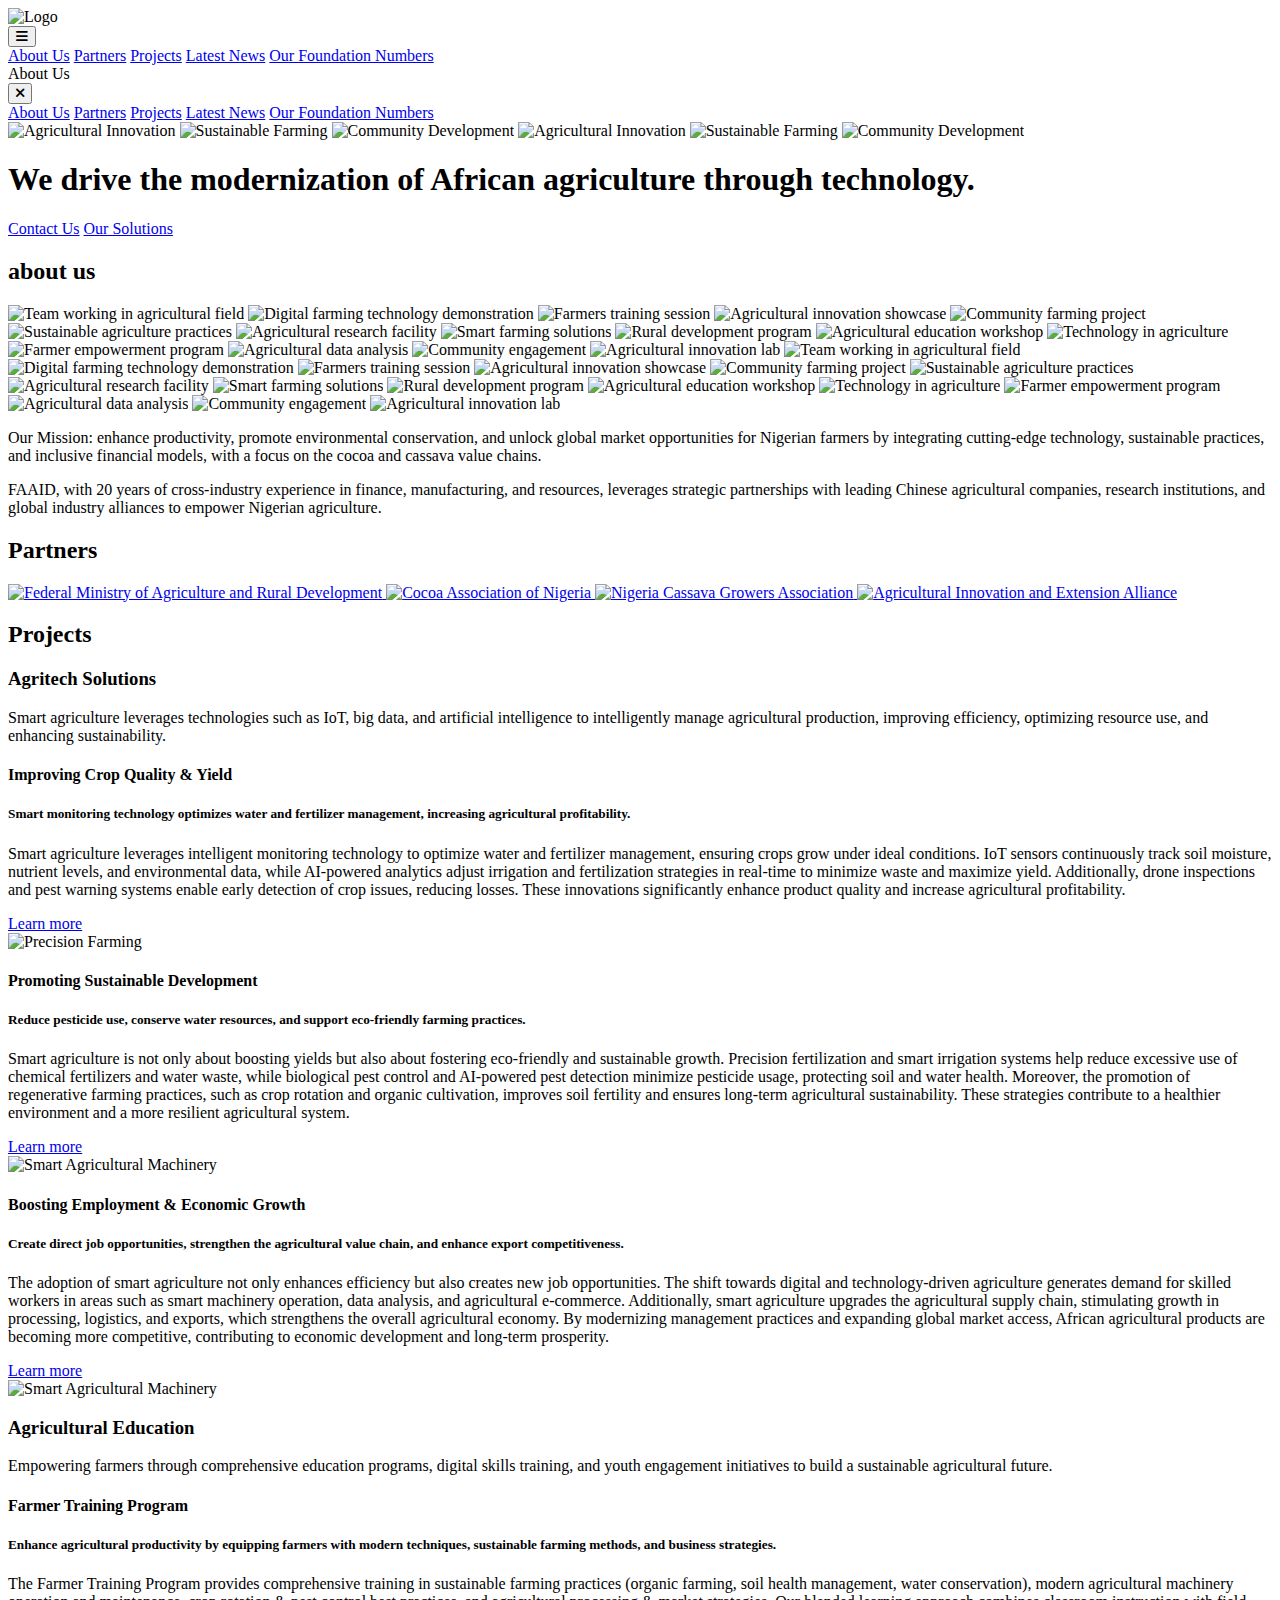
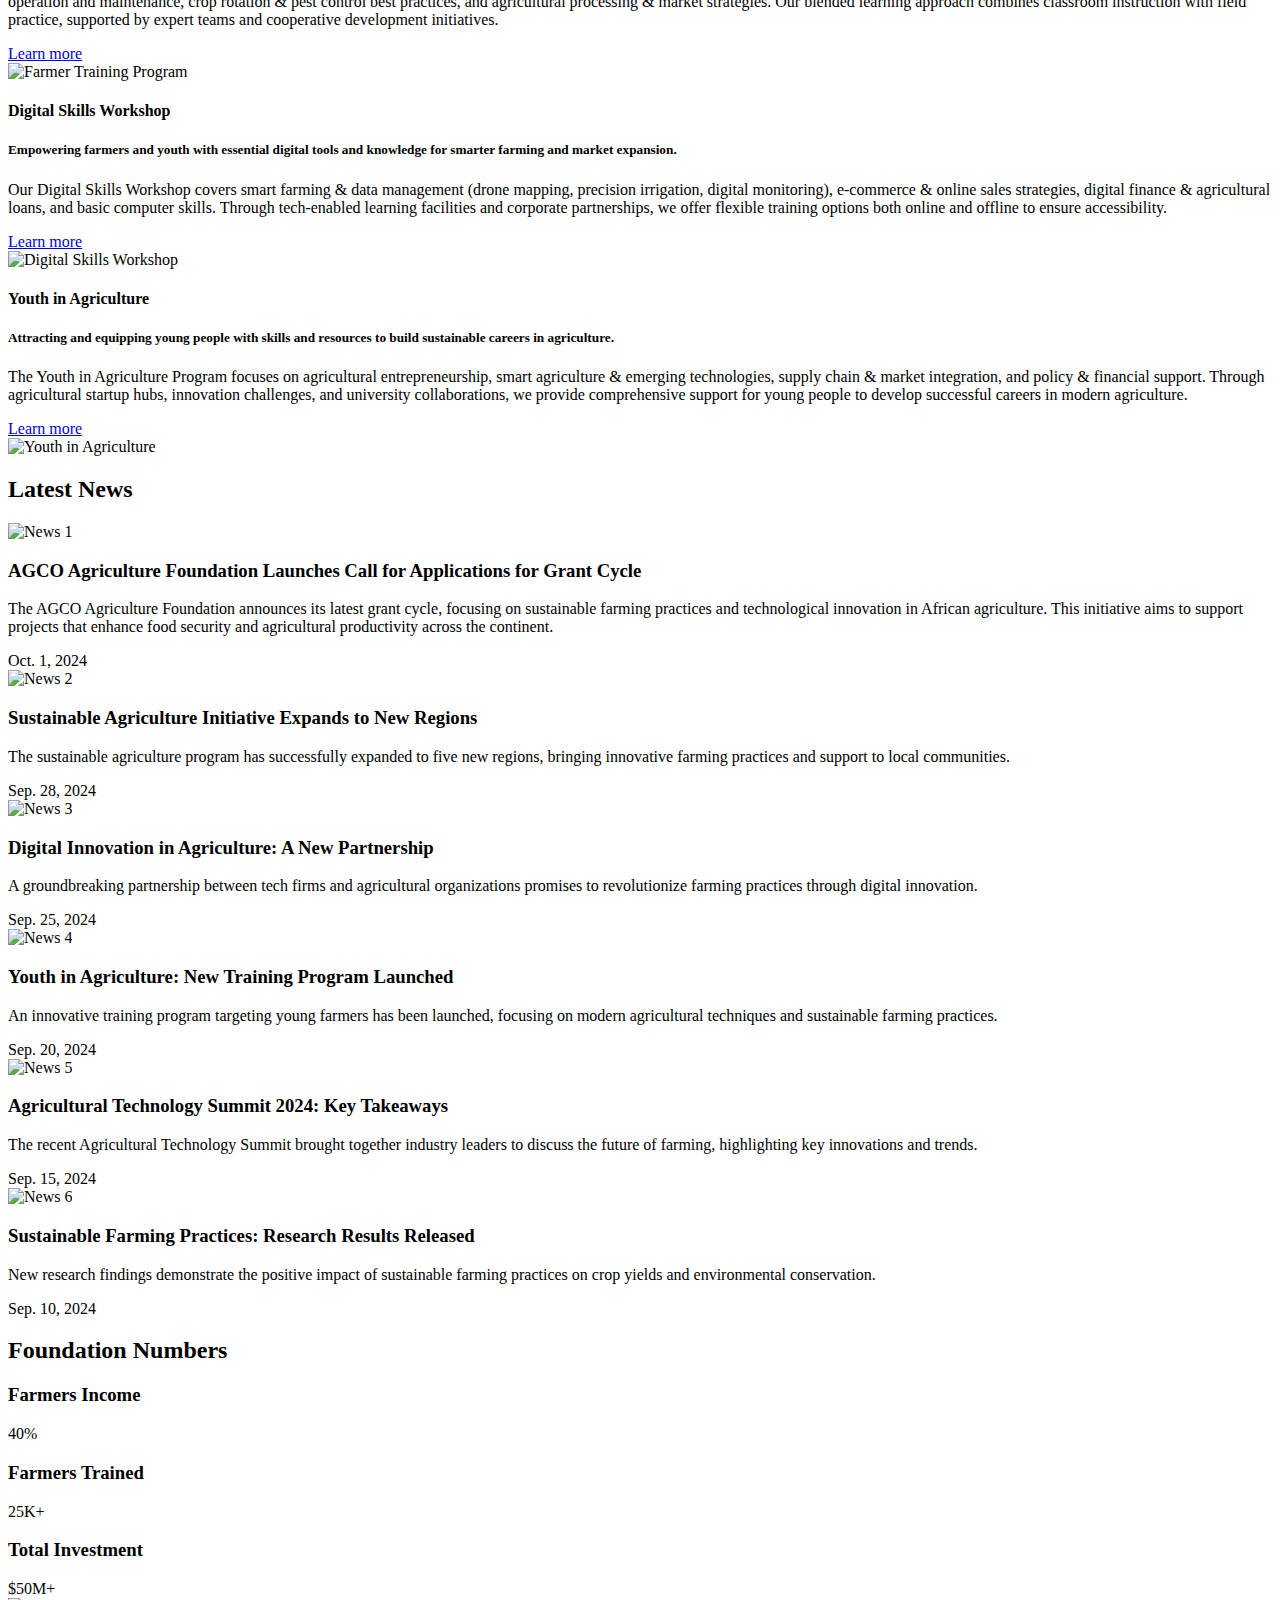
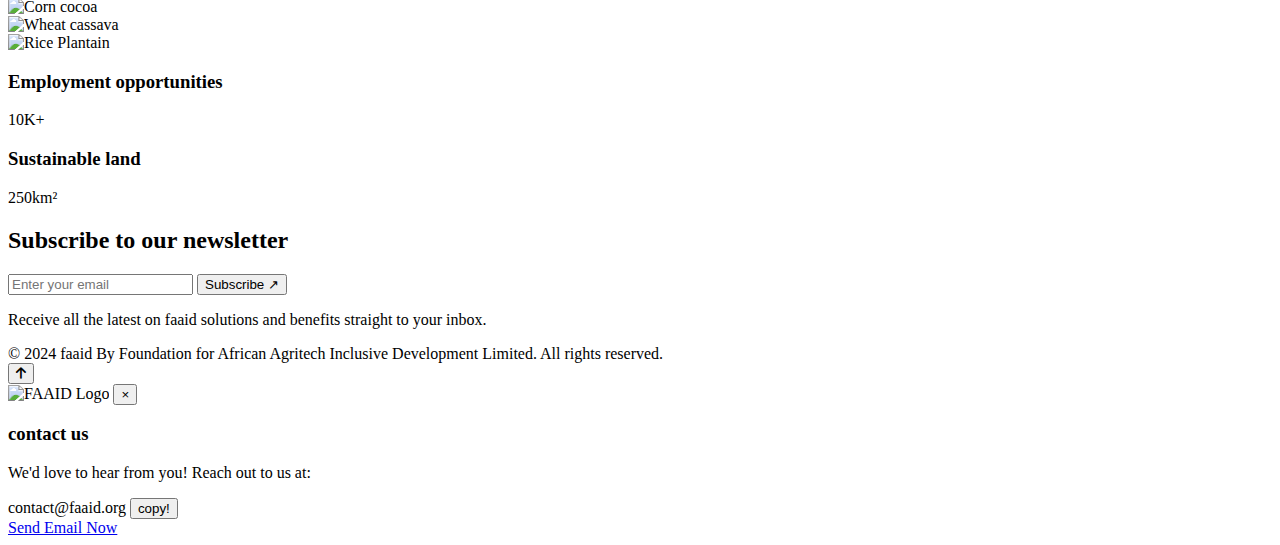
==== commit 661edad0: "Update index.html" ====
--- a/index.html
+++ b/index.html
@@ -9,6 +9,9 @@
     <link rel="canonical" href="https://faaid.org">
     <!-- SEO描述 -->
     <meta name="description" content="Foundation for African Agricultural Innovation and Development">
+    
+    <!-- Base URL for GitHub Pages -->
+    <base href="/faaid/">
     
     <!-- 添加正确的MIME类型 -->
     <meta http-equiv="Content-Type" content="text/css; charset=UTF-8">
@@ -49,7 +52,7 @@
         <div class="navbar__header">
             <div class="navbar__top-content">
                 <div class="logo">
-                    <img src="/images/logo/logo.png" alt="Logo" class="logo__img">
+                    <img src="images/logo/logo.png" alt="Logo" class="logo__img">
                 </div>
                 <button class="menu-btn" aria-label="Open Menu">
                     <i class="fas fa-bars"></i>
@@ -98,13 +101,13 @@
             <div class="hero__slider">
                 <div class="hero__slider-track">
                     <!-- 第一组图片 -->
-                    <img src="/images/hero/silde1.jpg" alt="Agricultural Innovation" class="hero__slider-img">
-                    <img src="/images/hero/silde2.jpg" alt="Sustainable Farming" class="hero__slider-img">
-                    <img src="/images/hero/silde3.jpg" alt="Community Development" class="hero__slider-img">
+                    <img src="images/hero/silde1.jpg" alt="Agricultural Innovation" class="hero__slider-img">
+                    <img src="images/hero/silde2.jpg" alt="Sustainable Farming" class="hero__slider-img">
+                    <img src="images/hero/silde3.jpg" alt="Community Development" class="hero__slider-img">
                     <!-- 复制第一组图片实现无缝衔接 -->
-                    <img src="/images/hero/silde1.jpg" alt="Agricultural Innovation" class="hero__slider-img">
-                    <img src="/images/hero/silde2.jpg" alt="Sustainable Farming" class="hero__slider-img">
-                    <img src="/images/hero/silde3.jpg" alt="Community Development" class="hero__slider-img">
+                    <img src="images/hero/silde1.jpg" alt="Agricultural Innovation" class="hero__slider-img">
+                    <img src="images/hero/silde2.jpg" alt="Sustainable Farming" class="hero__slider-img">
+                    <img src="images/hero/silde3.jpg" alt="Community Development" class="hero__slider-img">
                 </div>
             </div>
         </div>
@@ -139,37 +142,37 @@
         <div class="about__gallery">
             <div class="about__gallery-track">
                 <!-- 第一组图片 -->
-                <img src="/images/about/gallery1.jpg" alt="Team working in agricultural field" class="about__gallery-img">
-                <img src="/images/about/gallery2.jpg" alt="Digital farming technology demonstration" class="about__gallery-img">
-                <img src="/images/about/gallery3.jpg" alt="Farmers training session" class="about__gallery-img">
-                <img src="/images/about/gallery4.jpg" alt="Agricultural innovation showcase" class="about__gallery-img">
-                <img src="/images/about/gallery5.jpg" alt="Community farming project" class="about__gallery-img">
-                <img src="/images/about/gallery6.jpg" alt="Sustainable agriculture practices" class="about__gallery-img">
-                <img src="/images/about/gallery7.jpg" alt="Agricultural research facility" class="about__gallery-img">
-                <img src="/images/about/gallery8.jpg" alt="Smart farming solutions" class="about__gallery-img">
-                <img src="/images/about/gallery9.jpg" alt="Rural development program" class="about__gallery-img">
-                <img src="/images/about/gallery10.jpg" alt="Agricultural education workshop" class="about__gallery-img">
-                <img src="/images/about/gallery11.jpg" alt="Technology in agriculture" class="about__gallery-img">
-                <img src="/images/about/gallery12.jpg" alt="Farmer empowerment program" class="about__gallery-img">
-                <img src="/images/about/gallery13.jpg" alt="Agricultural data analysis" class="about__gallery-img">
-                <img src="/images/about/gallery14.jpg" alt="Community engagement" class="about__gallery-img">
-                <img src="/images/about/gallery15.jpg" alt="Agricultural innovation lab" class="about__gallery-img">
+                <img src="images/about/gallery1.jpg" alt="Team working in agricultural field" class="about__gallery-img">
+                <img src="images/about/gallery2.jpg" alt="Digital farming technology demonstration" class="about__gallery-img">
+                <img src="images/about/gallery3.jpg" alt="Farmers training session" class="about__gallery-img">
+                <img src="images/about/gallery4.jpg" alt="Agricultural innovation showcase" class="about__gallery-img">
+                <img src="images/about/gallery5.jpg" alt="Community farming project" class="about__gallery-img">
+                <img src="images/about/gallery6.jpg" alt="Sustainable agriculture practices" class="about__gallery-img">
+                <img src="images/about/gallery7.jpg" alt="Agricultural research facility" class="about__gallery-img">
+                <img src="images/about/gallery8.jpg" alt="Smart farming solutions" class="about__gallery-img">
+                <img src="images/about/gallery9.jpg" alt="Rural development program" class="about__gallery-img">
+                <img src="images/about/gallery10.jpg" alt="Agricultural education workshop" class="about__gallery-img">
+                <img src="images/about/gallery11.jpg" alt="Technology in agriculture" class="about__gallery-img">
+                <img src="images/about/gallery12.jpg" alt="Farmer empowerment program" class="about__gallery-img">
+                <img src="images/about/gallery13.jpg" alt="Agricultural data analysis" class="about__gallery-img">
+                <img src="images/about/gallery14.jpg" alt="Community engagement" class="about__gallery-img">
+                <img src="images/about/gallery15.jpg" alt="Agricultural innovation lab" class="about__gallery-img">
                 <!-- 复制第一组图片实现无缝衔接 -->
-                <img src="/images/about/gallery1.jpg" alt="Team working in agricultural field" class="about__gallery-img">
-                <img src="/images/about/gallery2.jpg" alt="Digital farming technology demonstration" class="about__gallery-img">
-                <img src="/images/about/gallery3.jpg" alt="Farmers training session" class="about__gallery-img">
-                <img src="/images/about/gallery4.jpg" alt="Agricultural innovation showcase" class="about__gallery-img">
-                <img src="/images/about/gallery5.jpg" alt="Community farming project" class="about__gallery-img">
-                <img src="/images/about/gallery6.jpg" alt="Sustainable agriculture practices" class="about__gallery-img">
-                <img src="/images/about/gallery7.jpg" alt="Agricultural research facility" class="about__gallery-img">
-                <img src="/images/about/gallery8.jpg" alt="Smart farming solutions" class="about__gallery-img">
-                <img src="/images/about/gallery9.jpg" alt="Rural development program" class="about__gallery-img">
-                <img src="/images/about/gallery10.jpg" alt="Agricultural education workshop" class="about__gallery-img">
-                <img src="/images/about/gallery11.jpg" alt="Technology in agriculture" class="about__gallery-img">
-                <img src="/images/about/gallery12.jpg" alt="Farmer empowerment program" class="about__gallery-img">
-                <img src="/images/about/gallery13.jpg" alt="Agricultural data analysis" class="about__gallery-img">
-                <img src="/images/about/gallery14.jpg" alt="Community engagement" class="about__gallery-img">
-                <img src="/images/about/gallery15.jpg" alt="Agricultural innovation lab" class="about__gallery-img">
+                <img src="images/about/gallery1.jpg" alt="Team working in agricultural field" class="about__gallery-img">
+                <img src="images/about/gallery2.jpg" alt="Digital farming technology demonstration" class="about__gallery-img">
+                <img src="images/about/gallery3.jpg" alt="Farmers training session" class="about__gallery-img">
+                <img src="images/about/gallery4.jpg" alt="Agricultural innovation showcase" class="about__gallery-img">
+                <img src="images/about/gallery5.jpg" alt="Community farming project" class="about__gallery-img">
+                <img src="images/about/gallery6.jpg" alt="Sustainable agriculture practices" class="about__gallery-img">
+                <img src="images/about/gallery7.jpg" alt="Agricultural research facility" class="about__gallery-img">
+                <img src="images/about/gallery8.jpg" alt="Smart farming solutions" class="about__gallery-img">
+                <img src="images/about/gallery9.jpg" alt="Rural development program" class="about__gallery-img">
+                <img src="images/about/gallery10.jpg" alt="Agricultural education workshop" class="about__gallery-img">
+                <img src="images/about/gallery11.jpg" alt="Technology in agriculture" class="about__gallery-img">
+                <img src="images/about/gallery12.jpg" alt="Farmer empowerment program" class="about__gallery-img">
+                <img src="images/about/gallery13.jpg" alt="Agricultural data analysis" class="about__gallery-img">
+                <img src="images/about/gallery14.jpg" alt="Community engagement" class="about__gallery-img">
+                <img src="images/about/gallery15.jpg" alt="Agricultural innovation lab" class="about__gallery-img">
             </div>
         </div>
     
@@ -191,16 +194,16 @@
             <div class="partners-showcase__container">
                 <!-- Partner logos with official website links -->
                 <a href="https://fmard.gov.ng" class="partner__link" target="_blank" rel="noopener noreferrer">
-                    <img src="/images/partners/FMARD.jpg" alt="Federal Ministry of Agriculture and Rural Development" class="partner__logo">
+                    <img src="images/partners/FMARD.jpg" alt="Federal Ministry of Agriculture and Rural Development" class="partner__logo">
                 </a>
                 <a href="https://cocoaassociationofnigeria.com/" class="partner__link" target="_blank" rel="noopener noreferrer">
-                    <img src="/images/partners/CAN.jpg" alt="Cocoa Association of Nigeria" class="partner__logo">
+                    <img src="images/partners/CAN.jpg" alt="Cocoa Association of Nigeria" class="partner__logo">
                 </a>
                 <a href="https://ncga.com.ng/" class="partner__link" target="_blank" rel="noopener noreferrer">
-                    <img src="/images/partners/NCGA.jpg" alt="Nigeria Cassava Growers Association" class="partner__logo">
+                    <img src="images/partners/NCGA.jpg" alt="Nigeria Cassava Growers Association" class="partner__logo">
                 </a>
                 <a href="https://hongzaopaomo.github.io/AIEA/" class="partner__link" target="_blank" rel="noopener noreferrer">
-                    <img src="/images/partners/AIEA.jpg" alt="Agricultural Innovation and Extension Alliance" class="partner__logo">
+                    <img src="images/partners/AIEA.jpg" alt="Agricultural Innovation and Extension Alliance" class="partner__logo">
                 </a>
             </div>
         </div>
@@ -232,7 +235,7 @@
                             </div>
                             <a href="#" class="learn-more-btn">Learn more</a>
                         </div>
-                        <img src="/images/focus-areas/agritech/agritech1.jpg" alt="Precision Farming" class="agritech-card__image">
+                        <img src="images/focus-areas/agritech/agritech1.jpg" alt="Precision Farming" class="agritech-card__image">
                     </div>
 
                     <div class="agritech-card">
@@ -244,7 +247,7 @@
                             </div>
                             <a href="#" class="learn-more-btn">Learn more</a>
                         </div>
-                        <img src="/images/focus-areas/agritech/agritech2.jpg" alt="Smart Agricultural Machinery" class="agritech-card__image">
+                        <img src="images/focus-areas/agritech/agritech2.jpg" alt="Smart Agricultural Machinery" class="agritech-card__image">
                     </div>
 
                     <div class="agritech-card">
@@ -256,7 +259,7 @@
                             </div>
                             <a href="#" class="learn-more-btn">Learn more</a>
                         </div>
-                        <img src="/images/focus-areas/agritech/agritech3.jpg" alt="Smart Agricultural Machinery" class="agritech-card__image">
+                        <img src="images/focus-areas/agritech/agritech3.jpg" alt="Smart Agricultural Machinery" class="agritech-card__image">
                     </div>
                 </div>
             </div>
@@ -280,7 +283,7 @@
                             </div>
                             <a href="#" class="learn-more-btn">Learn more</a>
                         </div>
-                        <img src="/images/focus-areas/education/agriedu1.jpg" alt="Farmer Training Program" class="agriedu-card__image">
+                        <img src="images/focus-areas/education/agriedu1.jpg" alt="Farmer Training Program" class="agriedu-card__image">
                     </div>
 
                     <div class="agriedu-card">
@@ -292,7 +295,7 @@
                             </div>
                             <a href="#" class="learn-more-btn">Learn more</a>
                         </div>
-                        <img src="/images/focus-areas/education/agriedu2.jpg" alt="Digital Skills Workshop" class="agriedu-card__image">
+                        <img src="images/focus-areas/education/agriedu2.jpg" alt="Digital Skills Workshop" class="agriedu-card__image">
                     </div>
 
                     <div class="agriedu-card">
@@ -304,7 +307,7 @@
                             </div>
                             <a href="#" class="learn-more-btn">Learn more</a>
                         </div>
-                        <img src="/images/focus-areas/education/agriedu3.jpg" alt="Youth in Agriculture" class="agriedu-card__image">
+                        <img src="images/focus-areas/education/agriedu3.jpg" alt="Youth in Agriculture" class="agriedu-card__image">
                     </div>
                 </div>
             </div>
@@ -322,7 +325,7 @@
             <!-- 主要新闻 -->
             <div class="latest-news__featured">
                 <div class="image-card">
-                    <img src="/images/news/news1.jpg" alt="News 1" class="image-card__img">
+                    <img src="images/news/news1.jpg" alt="News 1" class="image-card__img">
                     <div class="image-card__content">
                         <h3 class="image-card__title">AGCO Agriculture Foundation Launches Call for Applications for Grant Cycle</h3>
                         <p class="image-card__summary">The AGCO Agriculture Foundation announces its latest grant cycle, focusing on sustainable farming practices and technological innovation in African agriculture. This initiative aims to support projects that enhance food security and agricultural productivity across the continent.</p>
@@ -335,7 +338,7 @@
             <div class="latest-news__list">
                 <!-- 其他新闻卡片 -->
                 <div class="image-card image-card--horizontal">
-                    <img src="/images/news/news2.jpg" alt="News 2" class="image-card__img">
+                    <img src="images/news/news2.jpg" alt="News 2" class="image-card__img">
                     <div class="image-card__content">
                         <h3 class="image-card__title">Sustainable Agriculture Initiative Expands to New Regions</h3>
                         <p class="image-card__summary">The sustainable agriculture program has successfully expanded to five new regions, bringing innovative farming practices and support to local communities.</p>
@@ -344,7 +347,7 @@
                 </div>
 
                 <div class="image-card image-card--horizontal">
-                    <img src="/images/news/news3.jpg" alt="News 3" class="image-card__img">
+                    <img src="images/news/news3.jpg" alt="News 3" class="image-card__img">
                     <div class="image-card__content">
                         <h3 class="image-card__title">Digital Innovation in Agriculture: A New Partnership</h3>
                         <p class="image-card__summary">A groundbreaking partnership between tech firms and agricultural organizations promises to revolutionize farming practices through digital innovation.</p>
@@ -353,7 +356,7 @@
                 </div>
 
                 <div class="image-card image-card--horizontal">
-                    <img src="/images/news/news4.jpg" alt="News 4" class="image-card__img">
+                    <img src="images/news/news4.jpg" alt="News 4" class="image-card__img">
                     <div class="image-card__content">
                         <h3 class="image-card__title">Youth in Agriculture: New Training Program Launched</h3>
                         <p class="image-card__summary">An innovative training program targeting young farmers has been launched, focusing on modern agricultural techniques and sustainable farming practices.</p>
@@ -362,7 +365,7 @@
                 </div>
 
                 <div class="image-card image-card--horizontal">
-                    <img src="/images/news/news5.jpg" alt="News 5" class="image-card__img">
+                    <img src="images/news/news5.jpg" alt="News 5" class="image-card__img">
                     <div class="image-card__content">
                         <h3 class="image-card__title">Agricultural Technology Summit 2024: Key Takeaways</h3>
                         <p class="image-card__summary">The recent Agricultural Technology Summit brought together industry leaders to discuss the future of farming, highlighting key innovations and trends.</p>
@@ -371,7 +374,7 @@
                 </div>
 
                 <div class="image-card image-card--horizontal">
-                    <img src="/images/news/news6.jpg" alt="News 6" class="image-card__img">
+                    <img src="images/news/news6.jpg" alt="News 6" class="image-card__img">
                     <div class="image-card__content">
                         <h3 class="image-card__title">Sustainable Farming Practices: Research Results Released</h3>
                         <p class="image-card__summary">New research findings demonstrate the positive impact of sustainable farming practices on crop yields and environmental conservation.</p>
@@ -409,15 +412,15 @@
             <div class="numbers-card__value">$50M+</div>
             <div class="numbers-card__icons">
                 <div class="grain-icon">
-                    <img src="/images/icons/corn.svg" alt="Corn">
+                    <img src="images/icons/corn.svg" alt="Corn">
                     <span>cocoa</span>
                 </div>
                 <div class="grain-icon">
-                    <img src="/images/icons/wheat.svg" alt="Wheat">
+                    <img src="images/icons/wheat.svg" alt="Wheat">
                     <span>cassava</span>
                 </div>
                 <div class="grain-icon">
-                    <img src="/images/icons/rice.svg" alt="Rice">
+                    <img src="images/icons/rice.svg" alt="Rice">
                     <span>Plantain</span>
                 </div>
             </div>
@@ -479,7 +482,7 @@
     <div class="contact-modal__content">
         <!-- Top Section -->
         <div class="contact-modal__top">
-            <img src="/images/logo/Group 7.png" alt="FAAID Logo" class="contact-modal__logo-img">
+            <img src="images/logo/Group 7.png" alt="FAAID Logo" class="contact-modal__logo-img">
             <button class="contact-modal__close" aria-label="Close Contact Modal">×</button>
         </div>
         
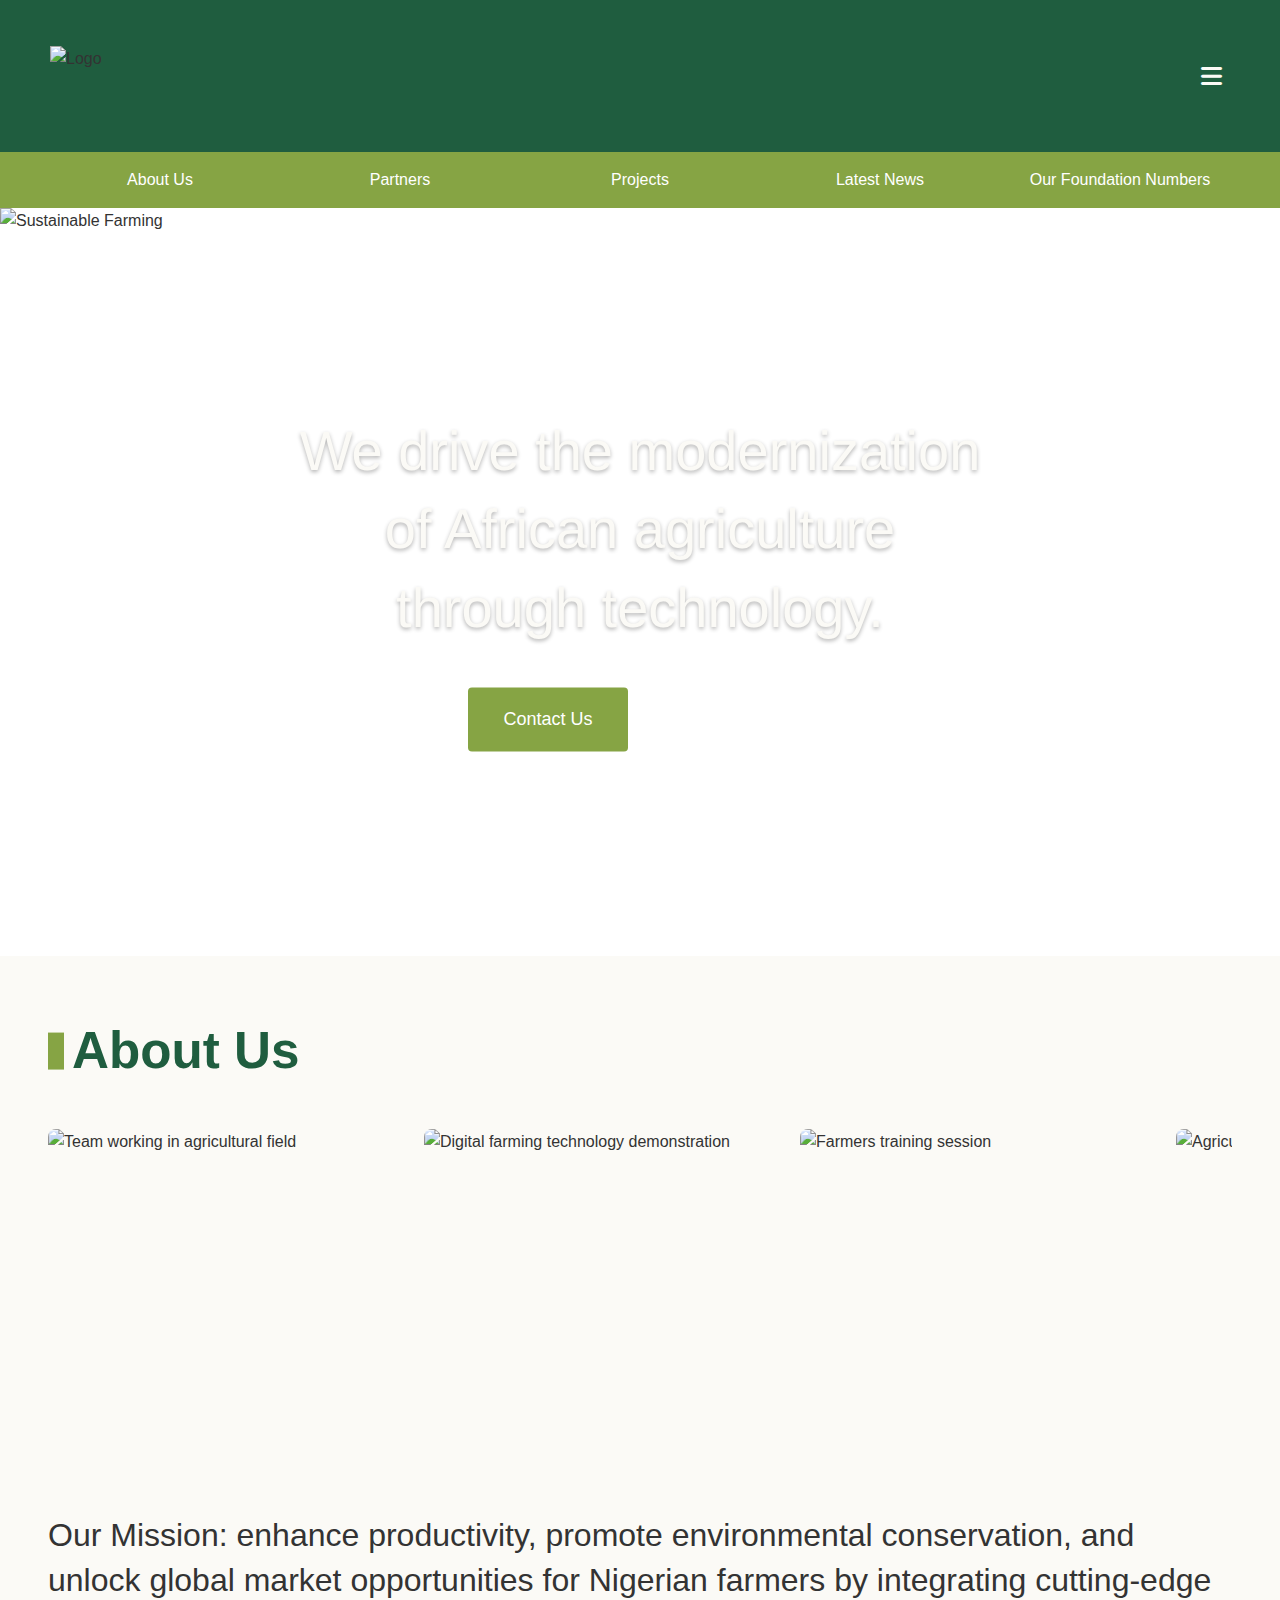
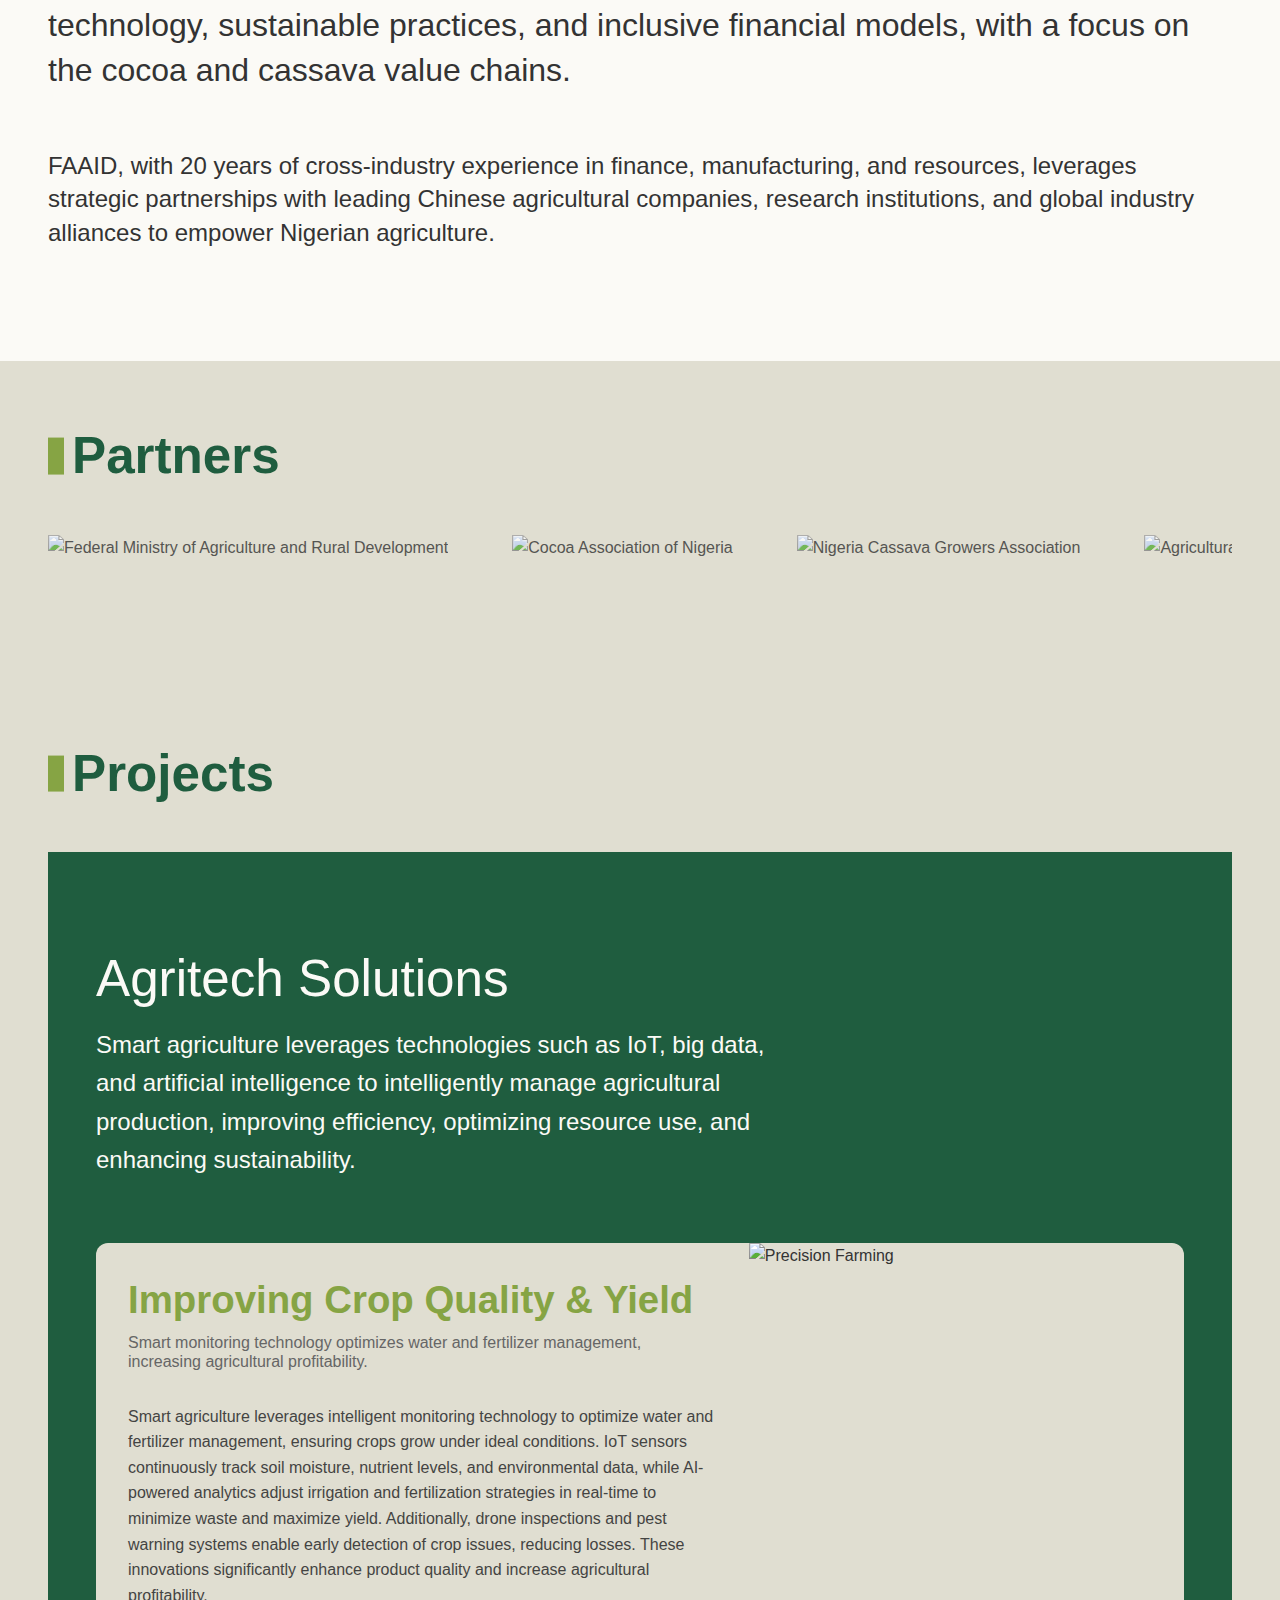
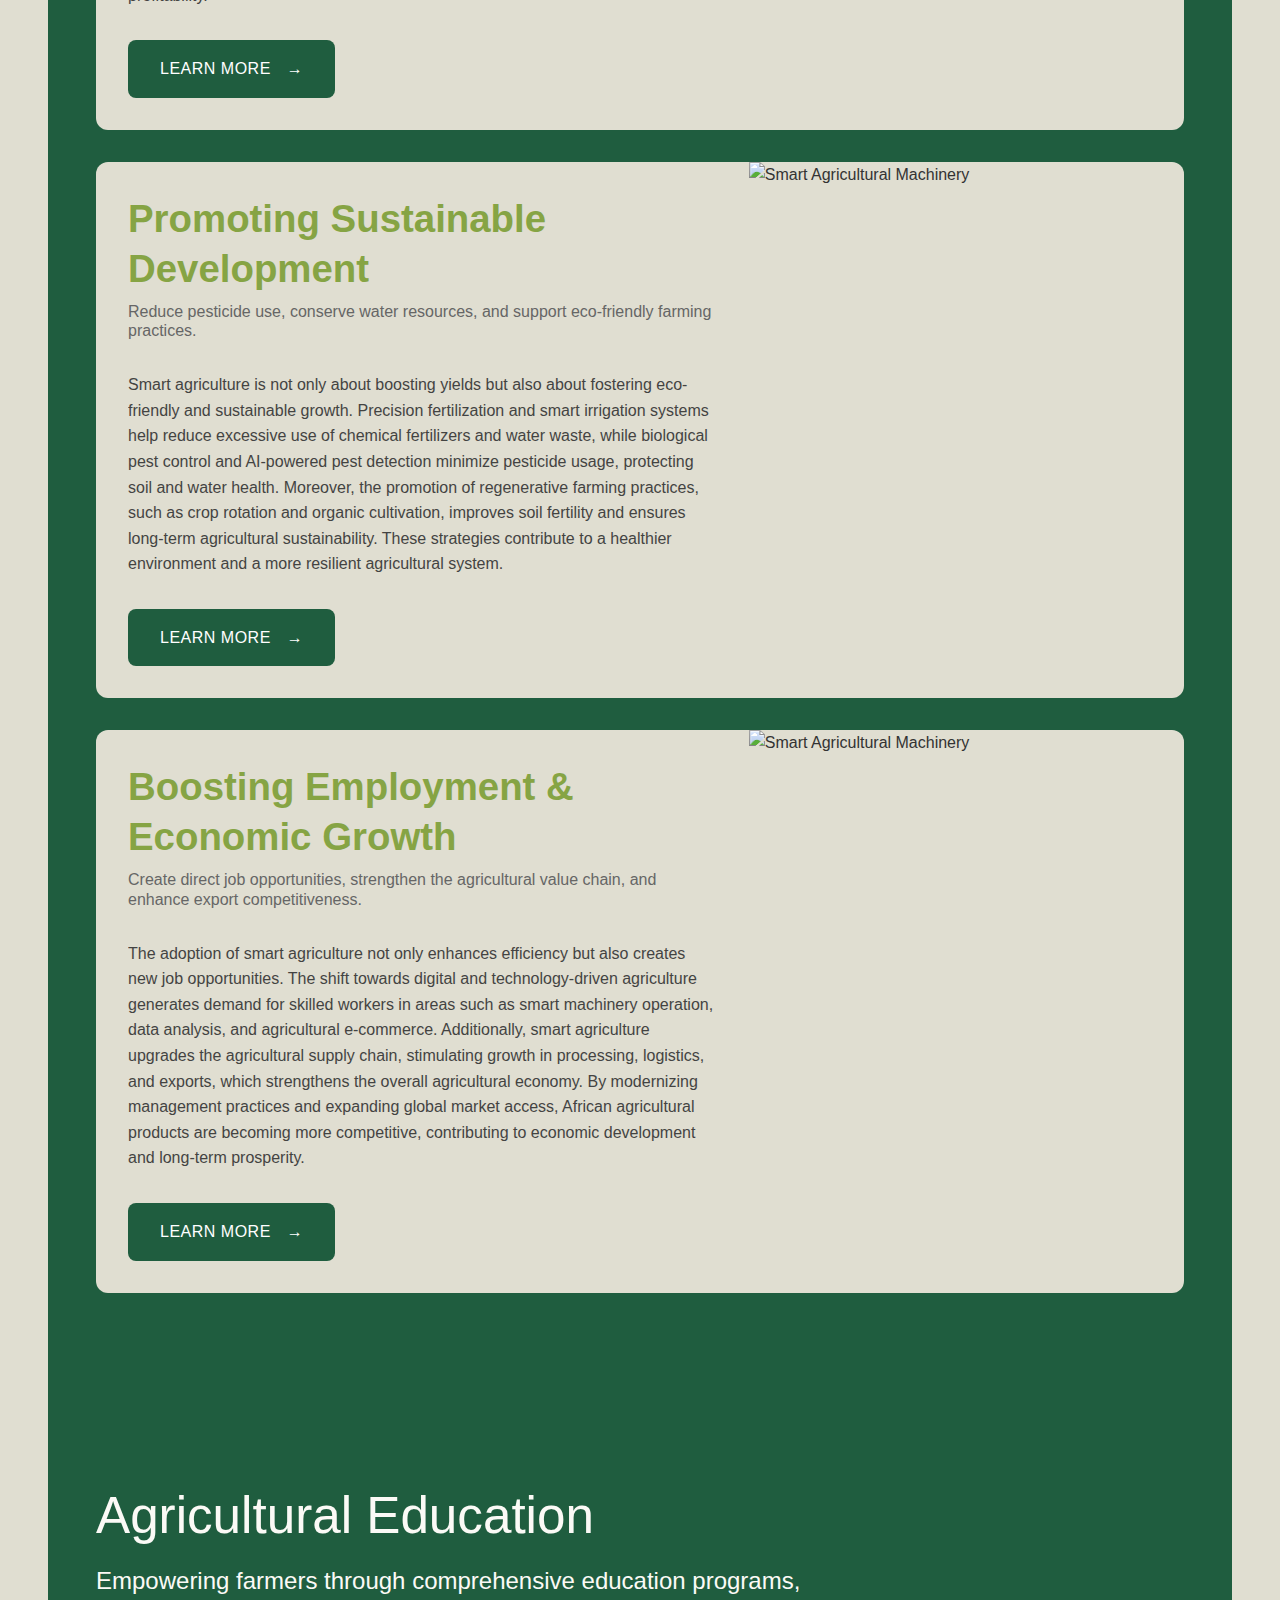
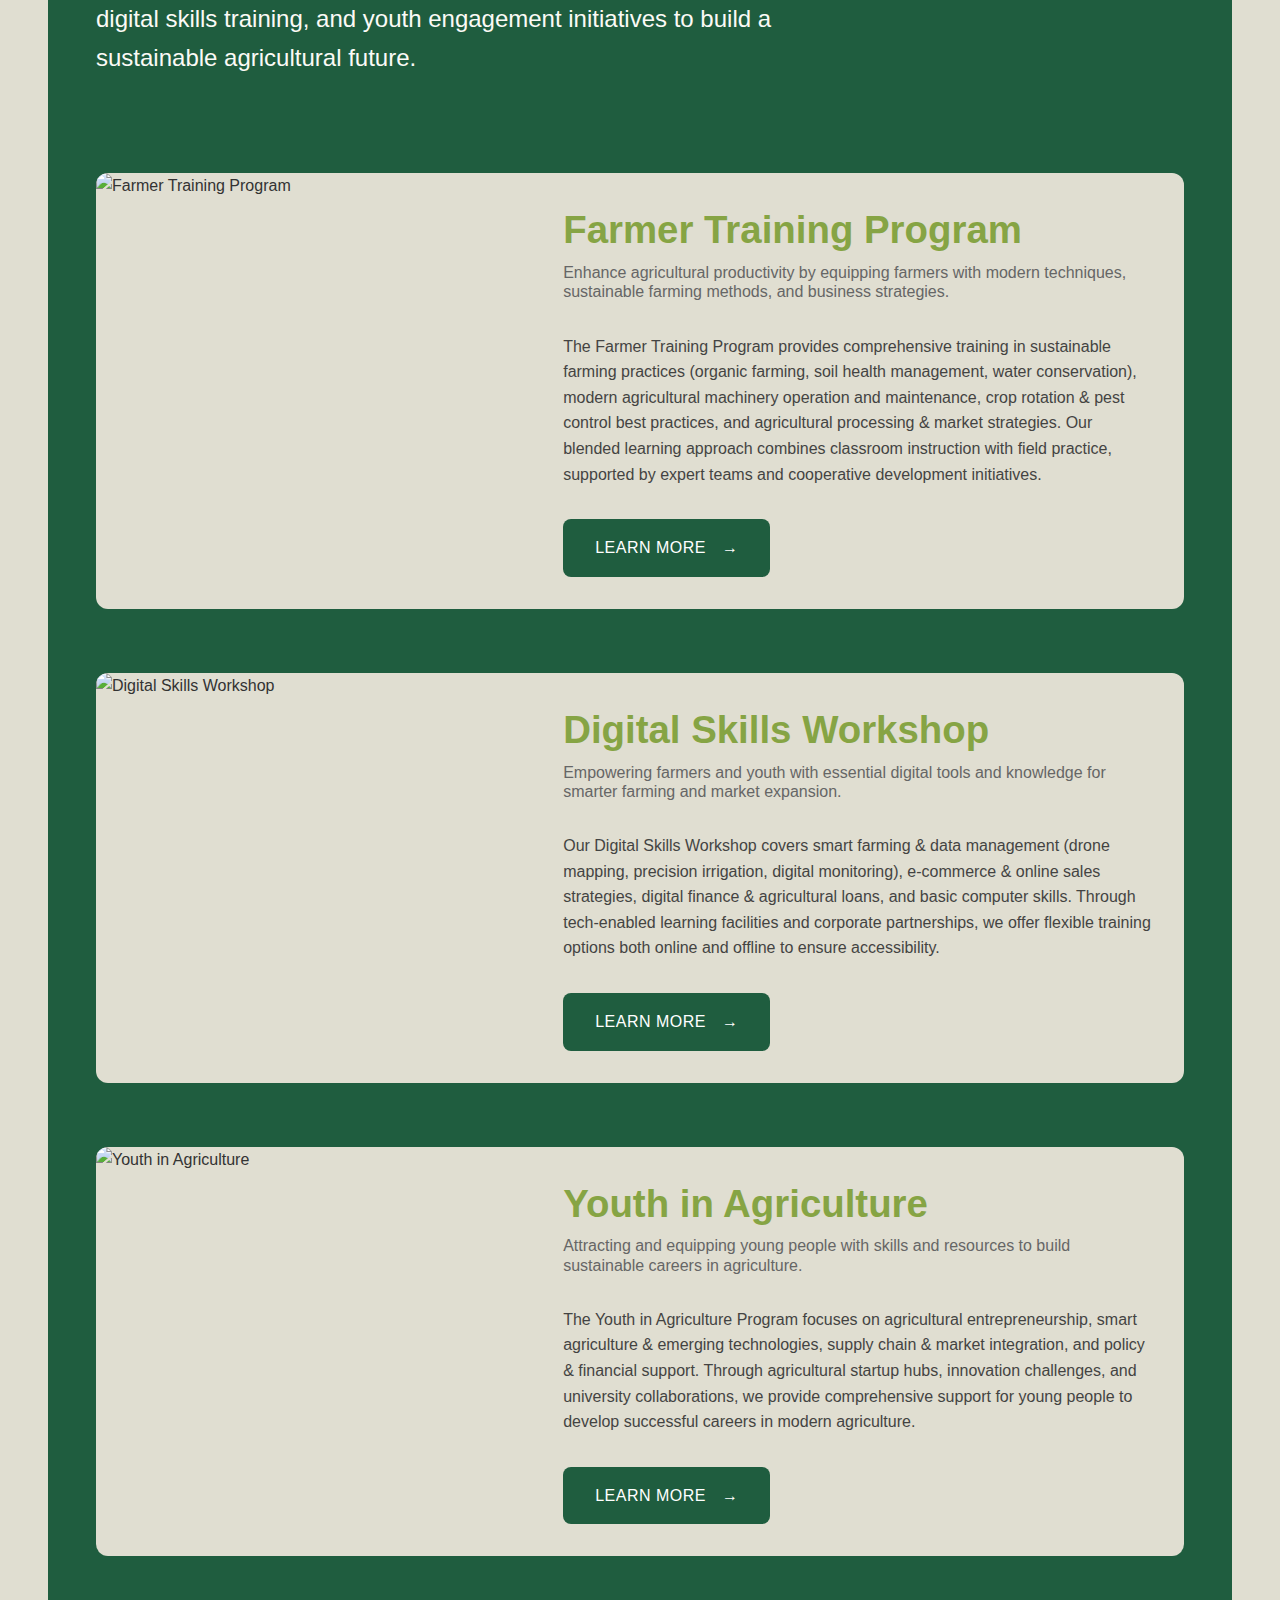
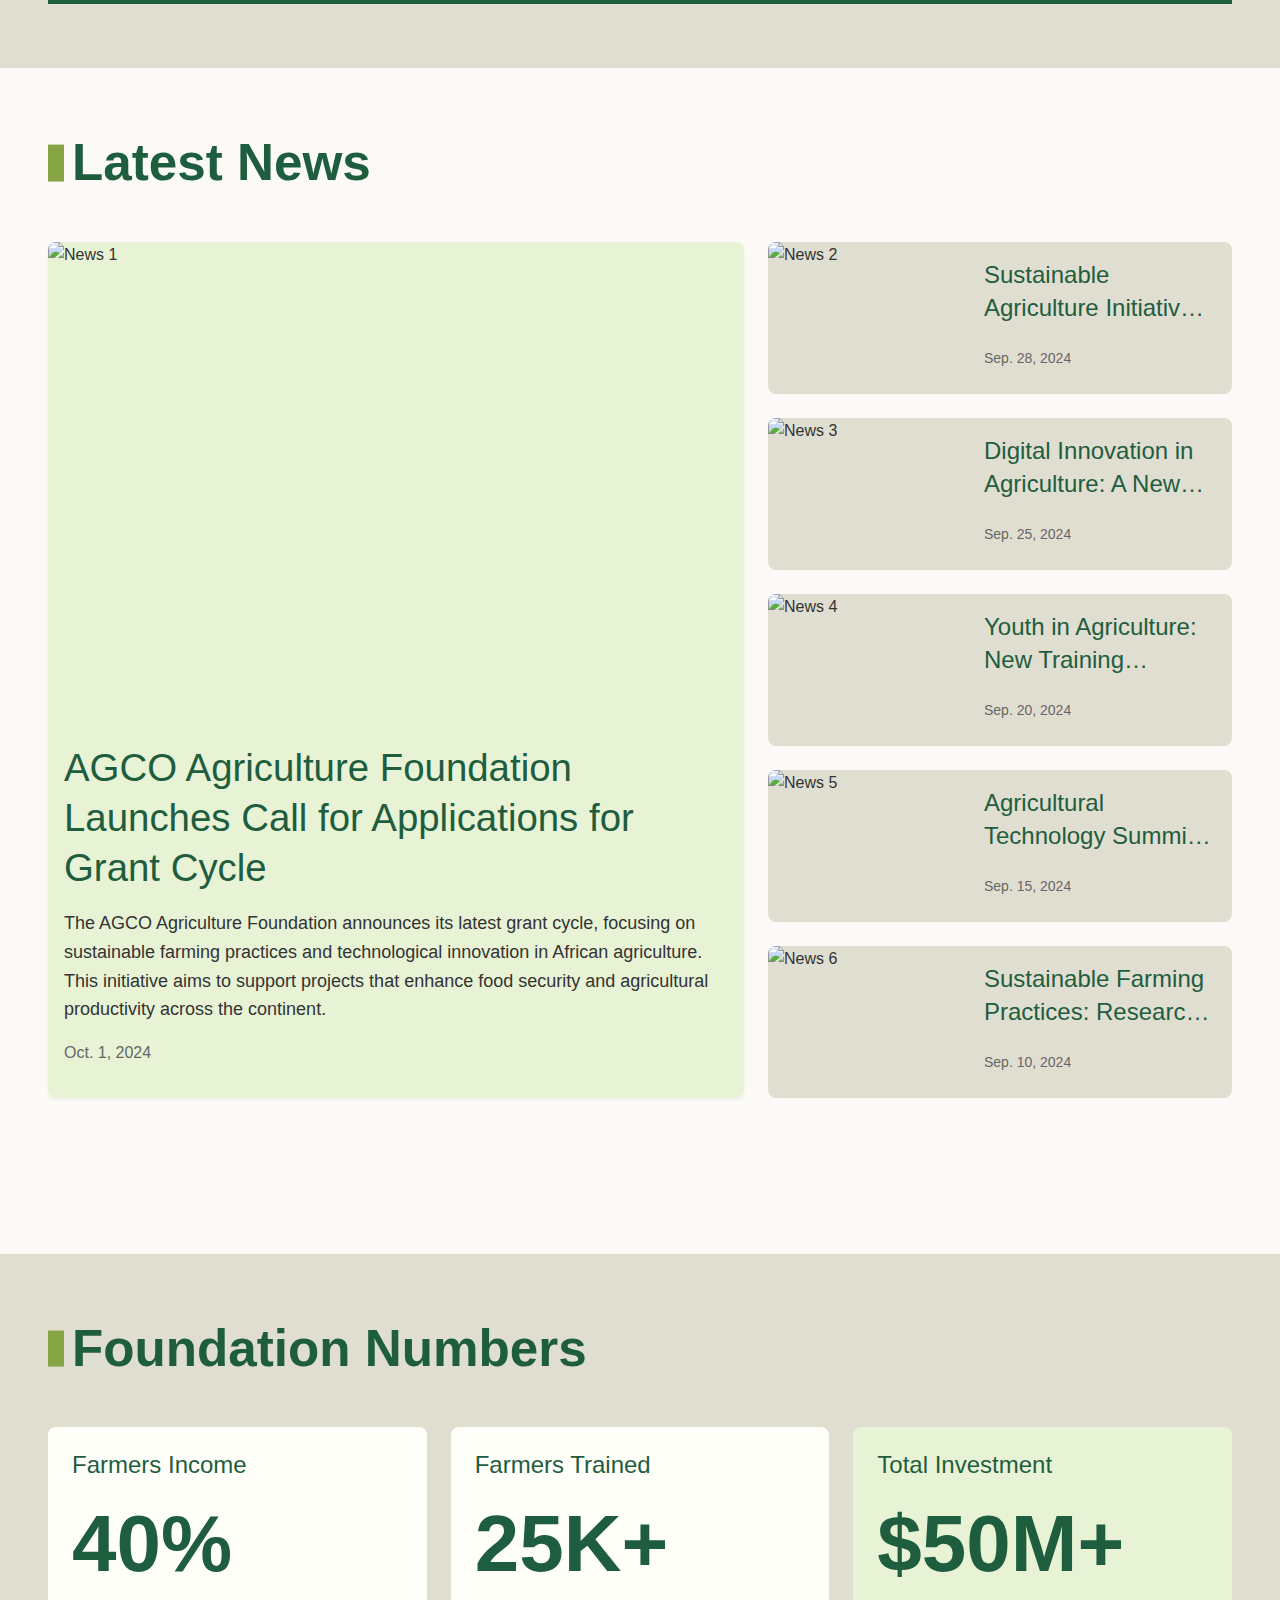
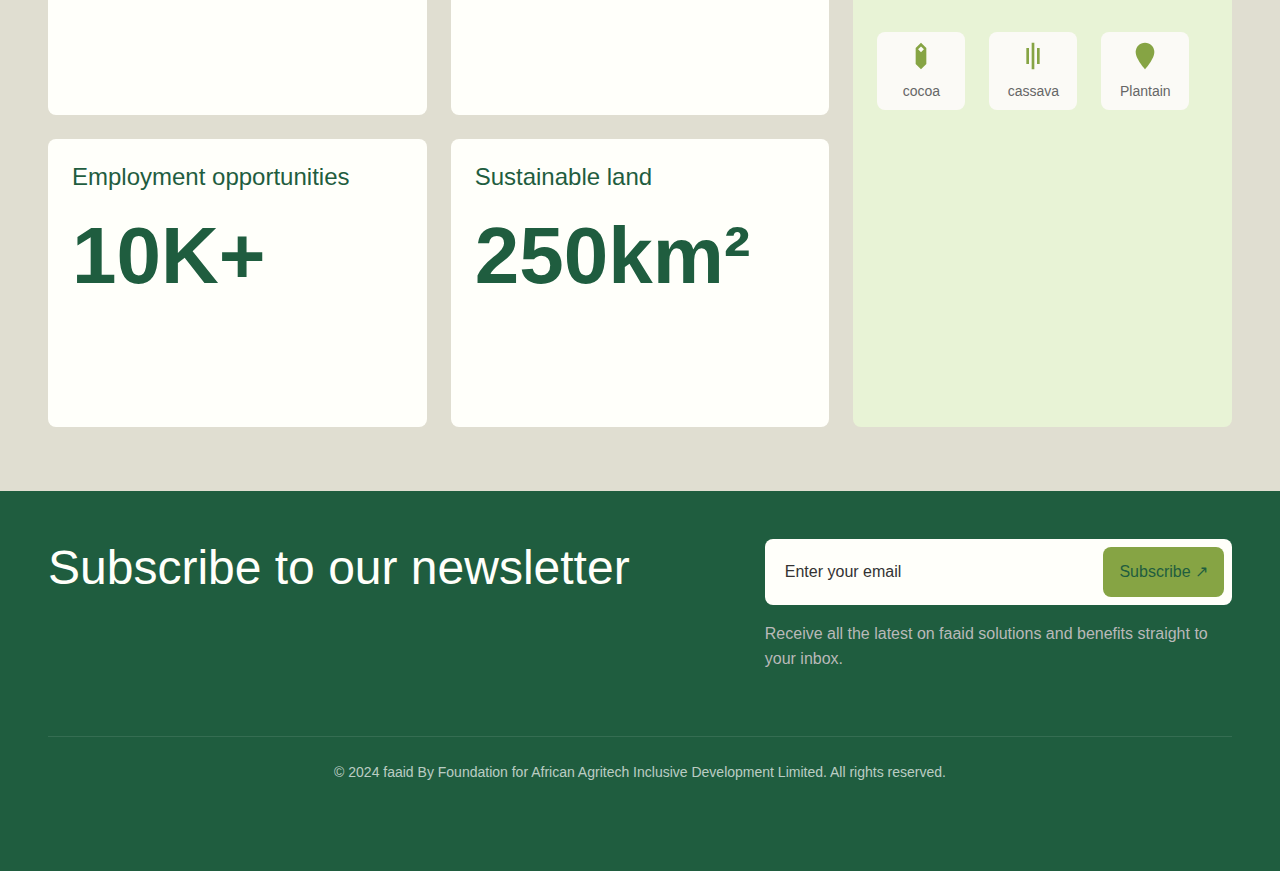
==== commit 4b4b3883: "Update index.html" ====
--- a/index.html
+++ b/index.html
@@ -4,14 +4,10 @@
     <meta charset="UTF-8">
     <!-- 视口设置，确保响应式设计正常工作 -->
     <meta name="viewport" content="width=device-width, initial-scale=1.0">
-    <!-- 添加网站域名相关信息 -->
-    <meta property="og:url" content="https://faaid.org">
-    <link rel="canonical" href="https://faaid.org">
+
+    
     <!-- SEO描述 -->
     <meta name="description" content="Foundation for African Agricultural Innovation and Development">
-    
-    <!-- Base URL for GitHub Pages -->
-    <base href="/faaid/">
     
     <!-- 添加正确的MIME类型 -->
     <meta http-equiv="Content-Type" content="text/css; charset=UTF-8">
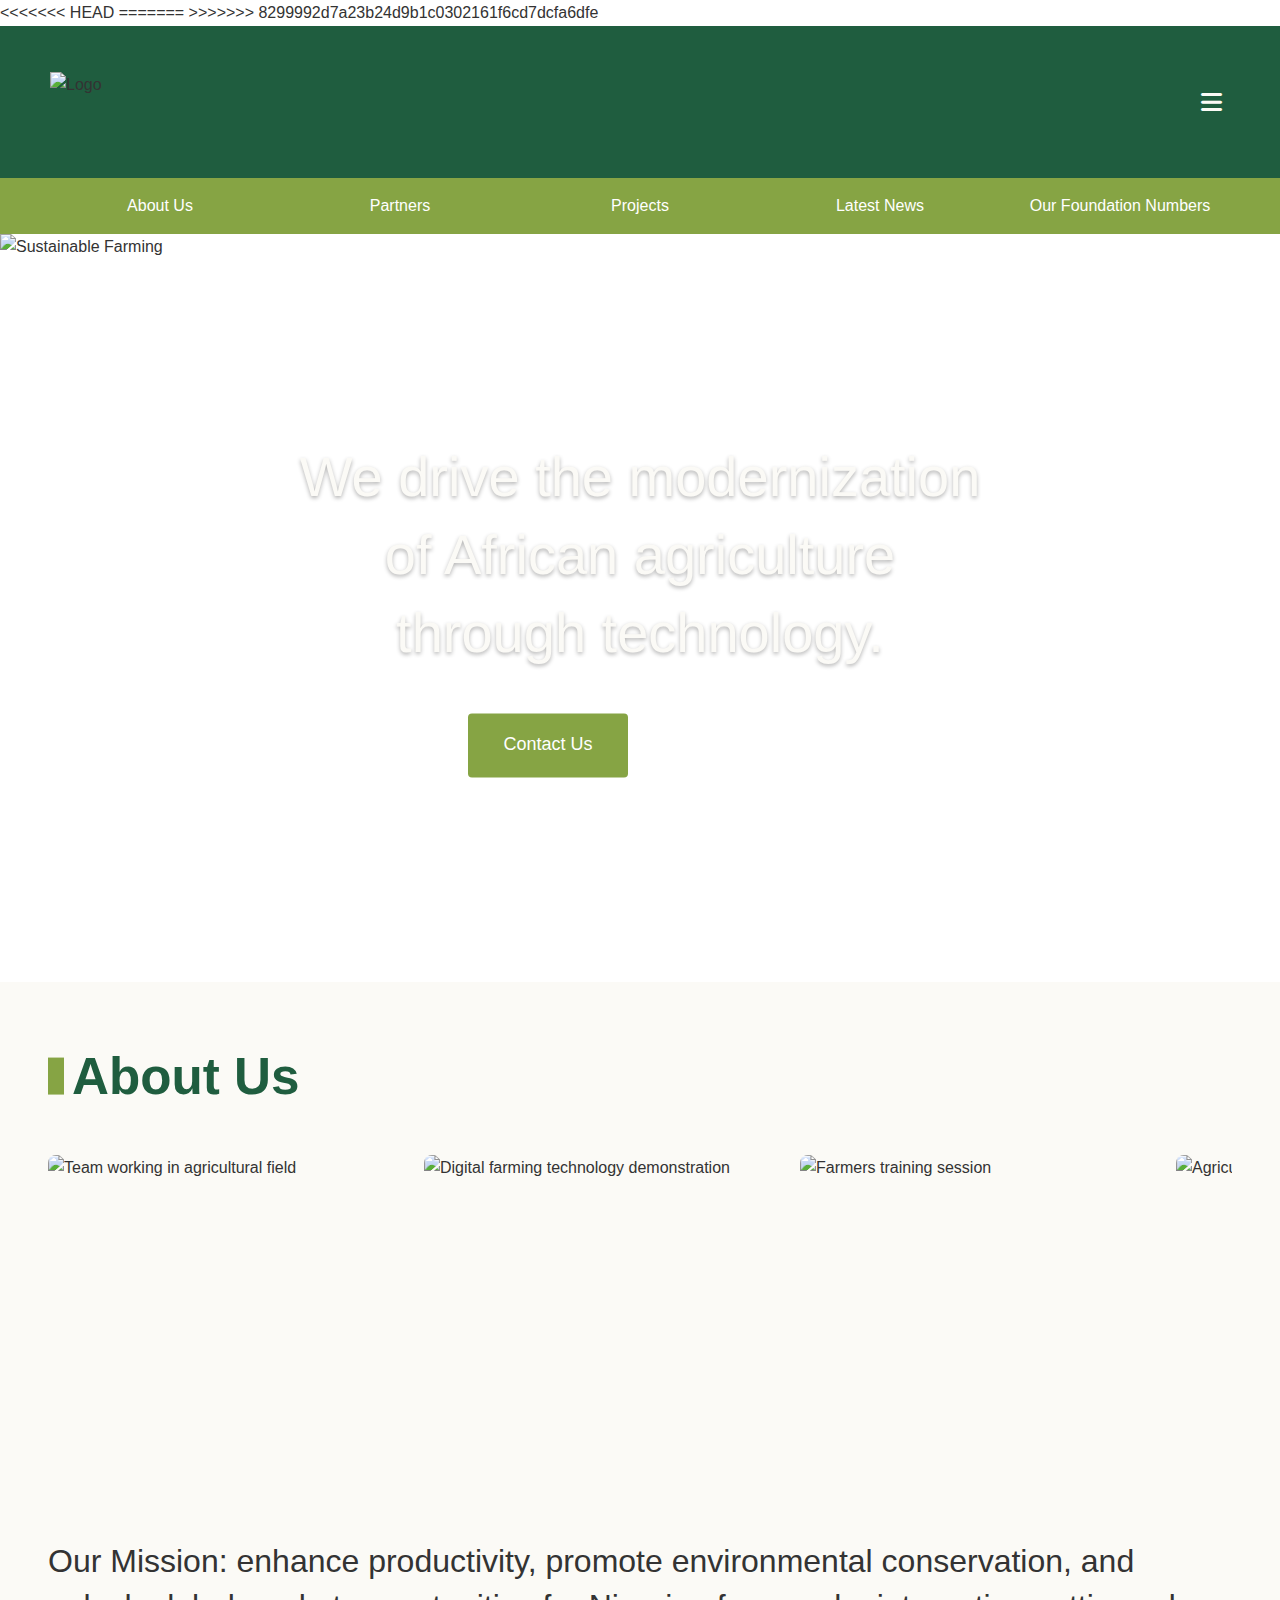
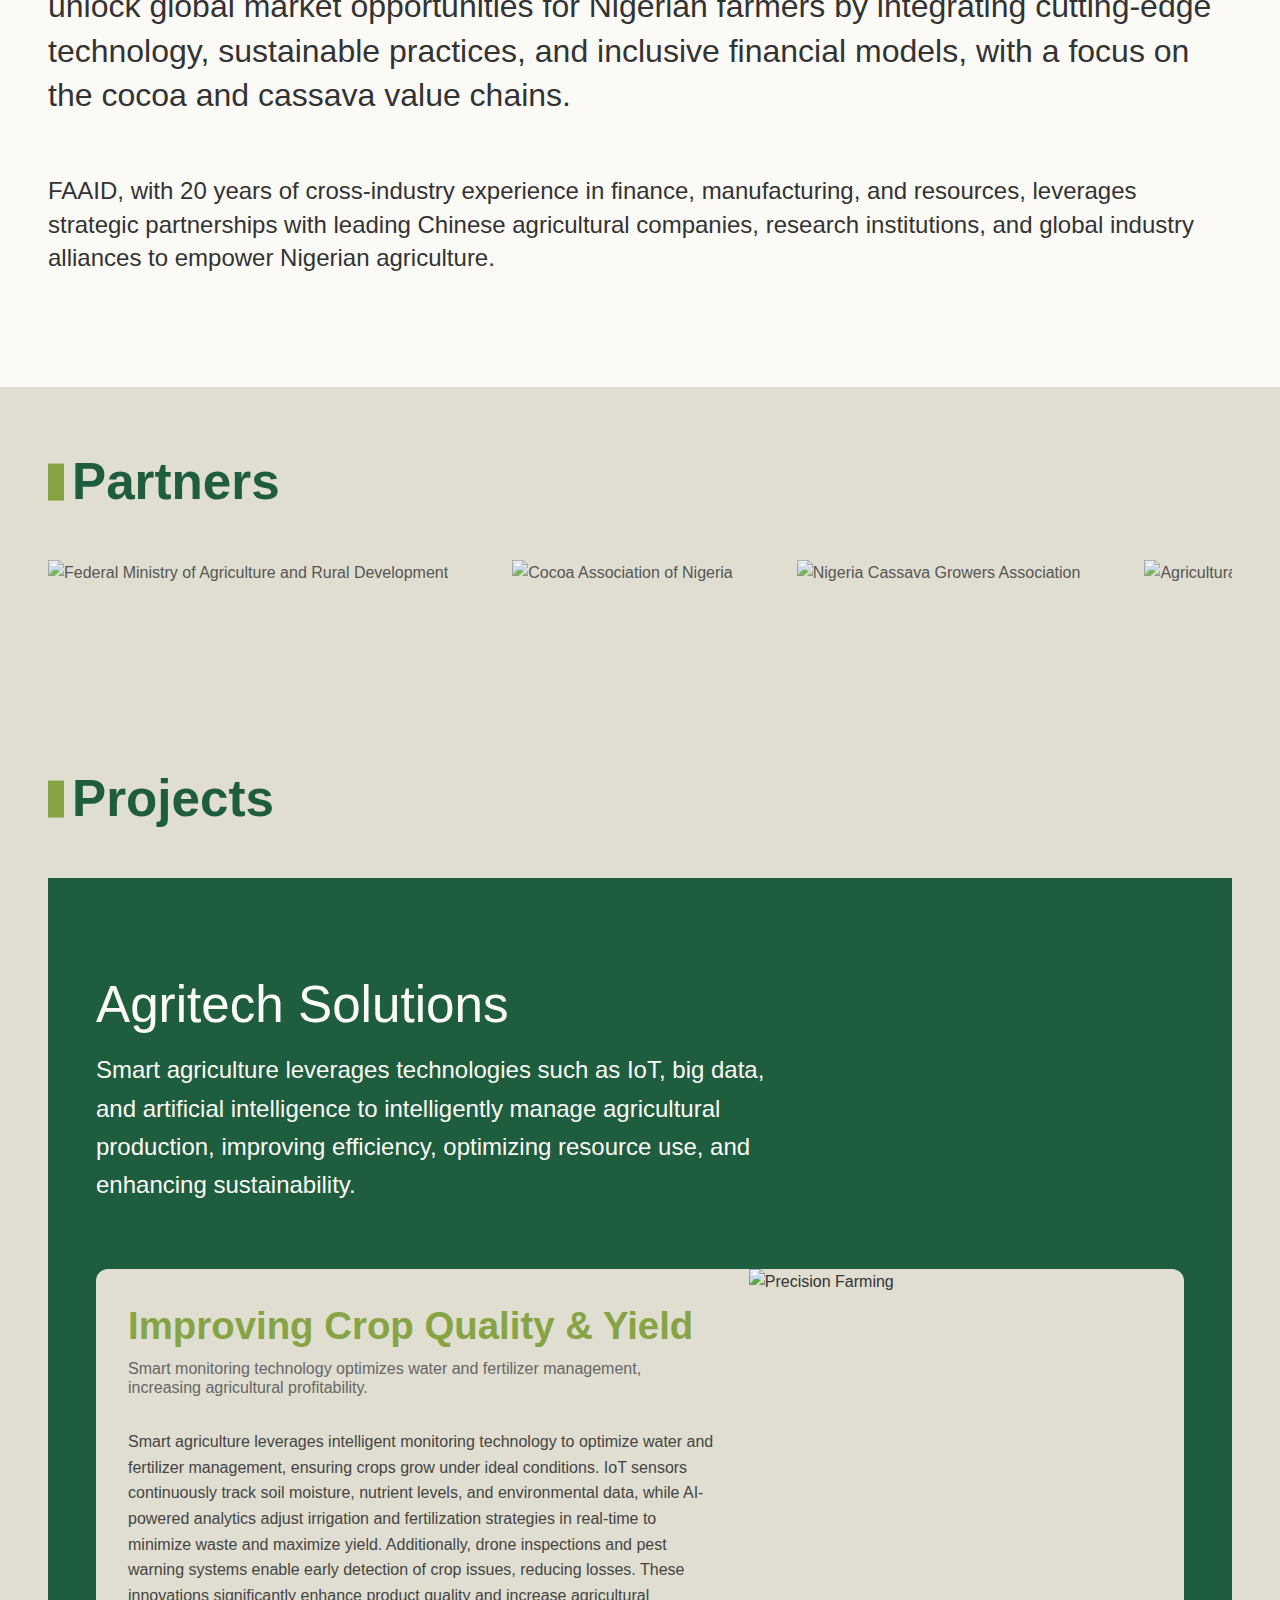
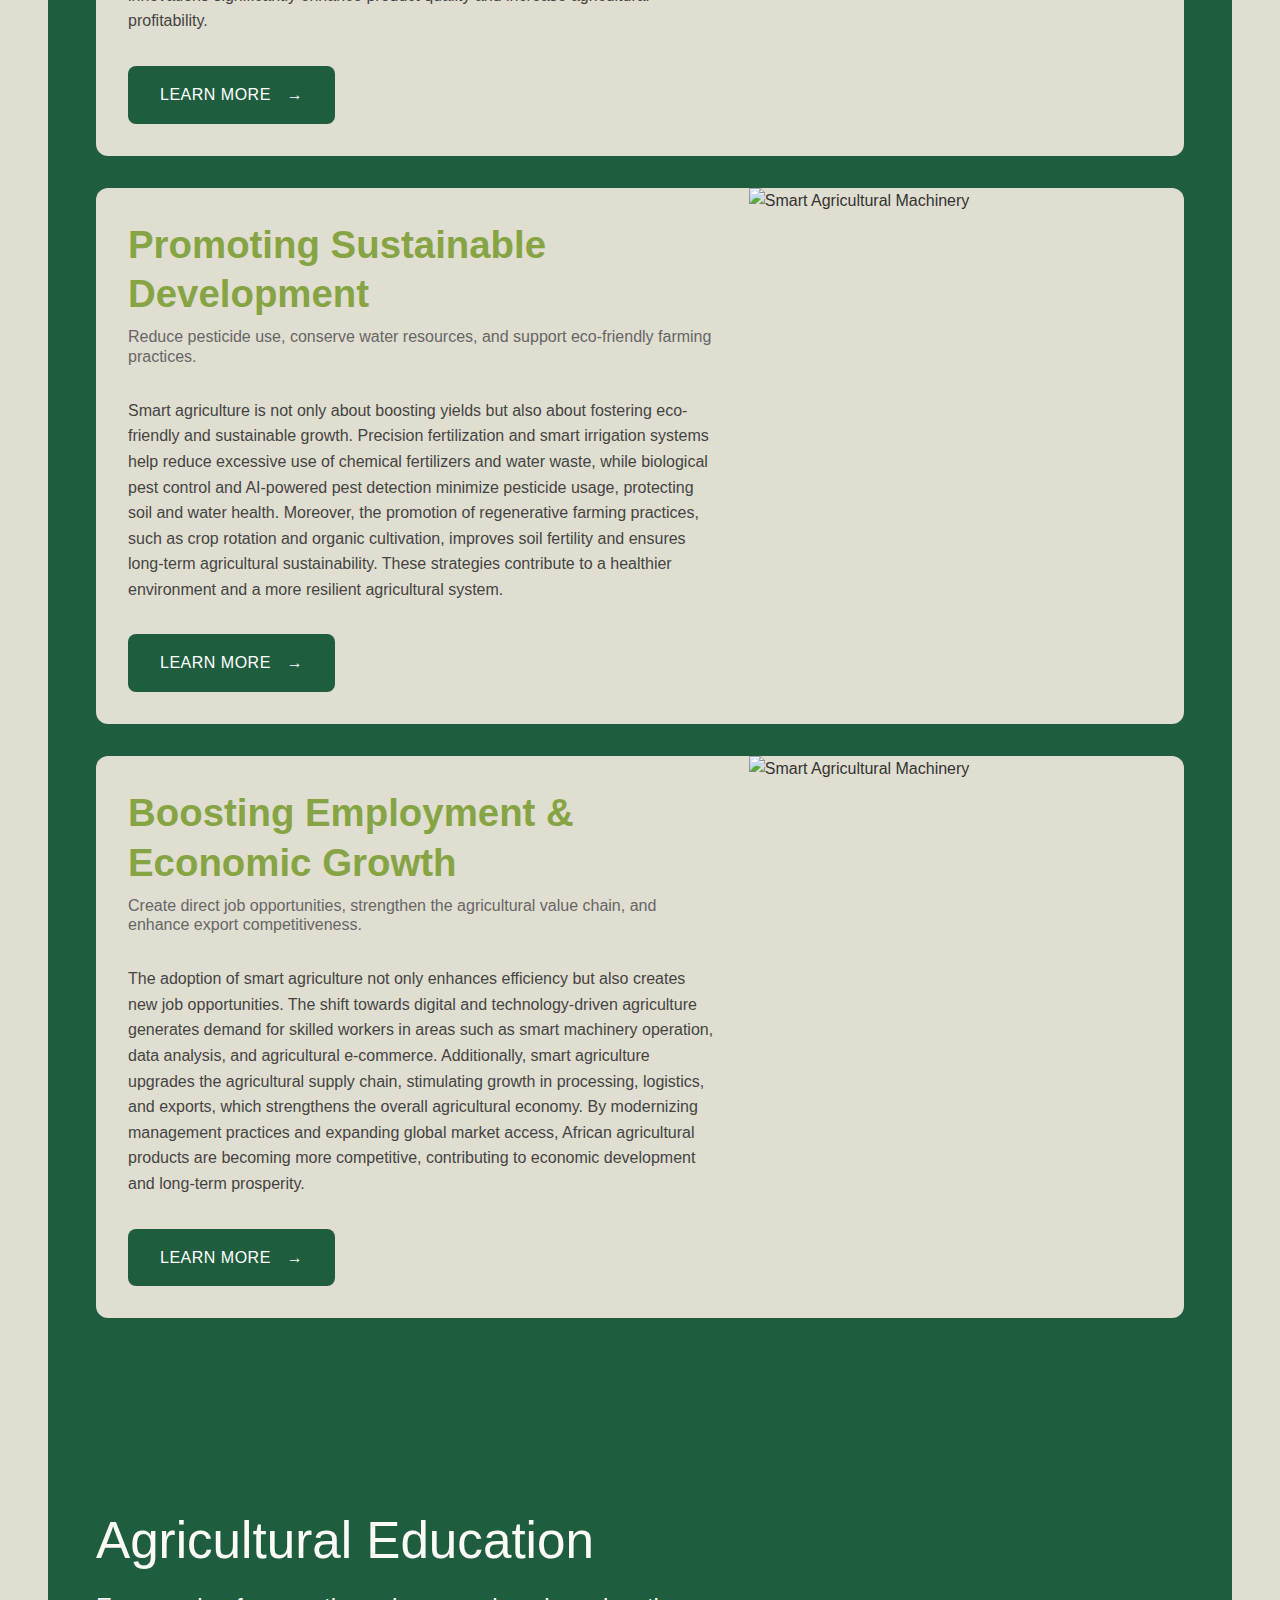
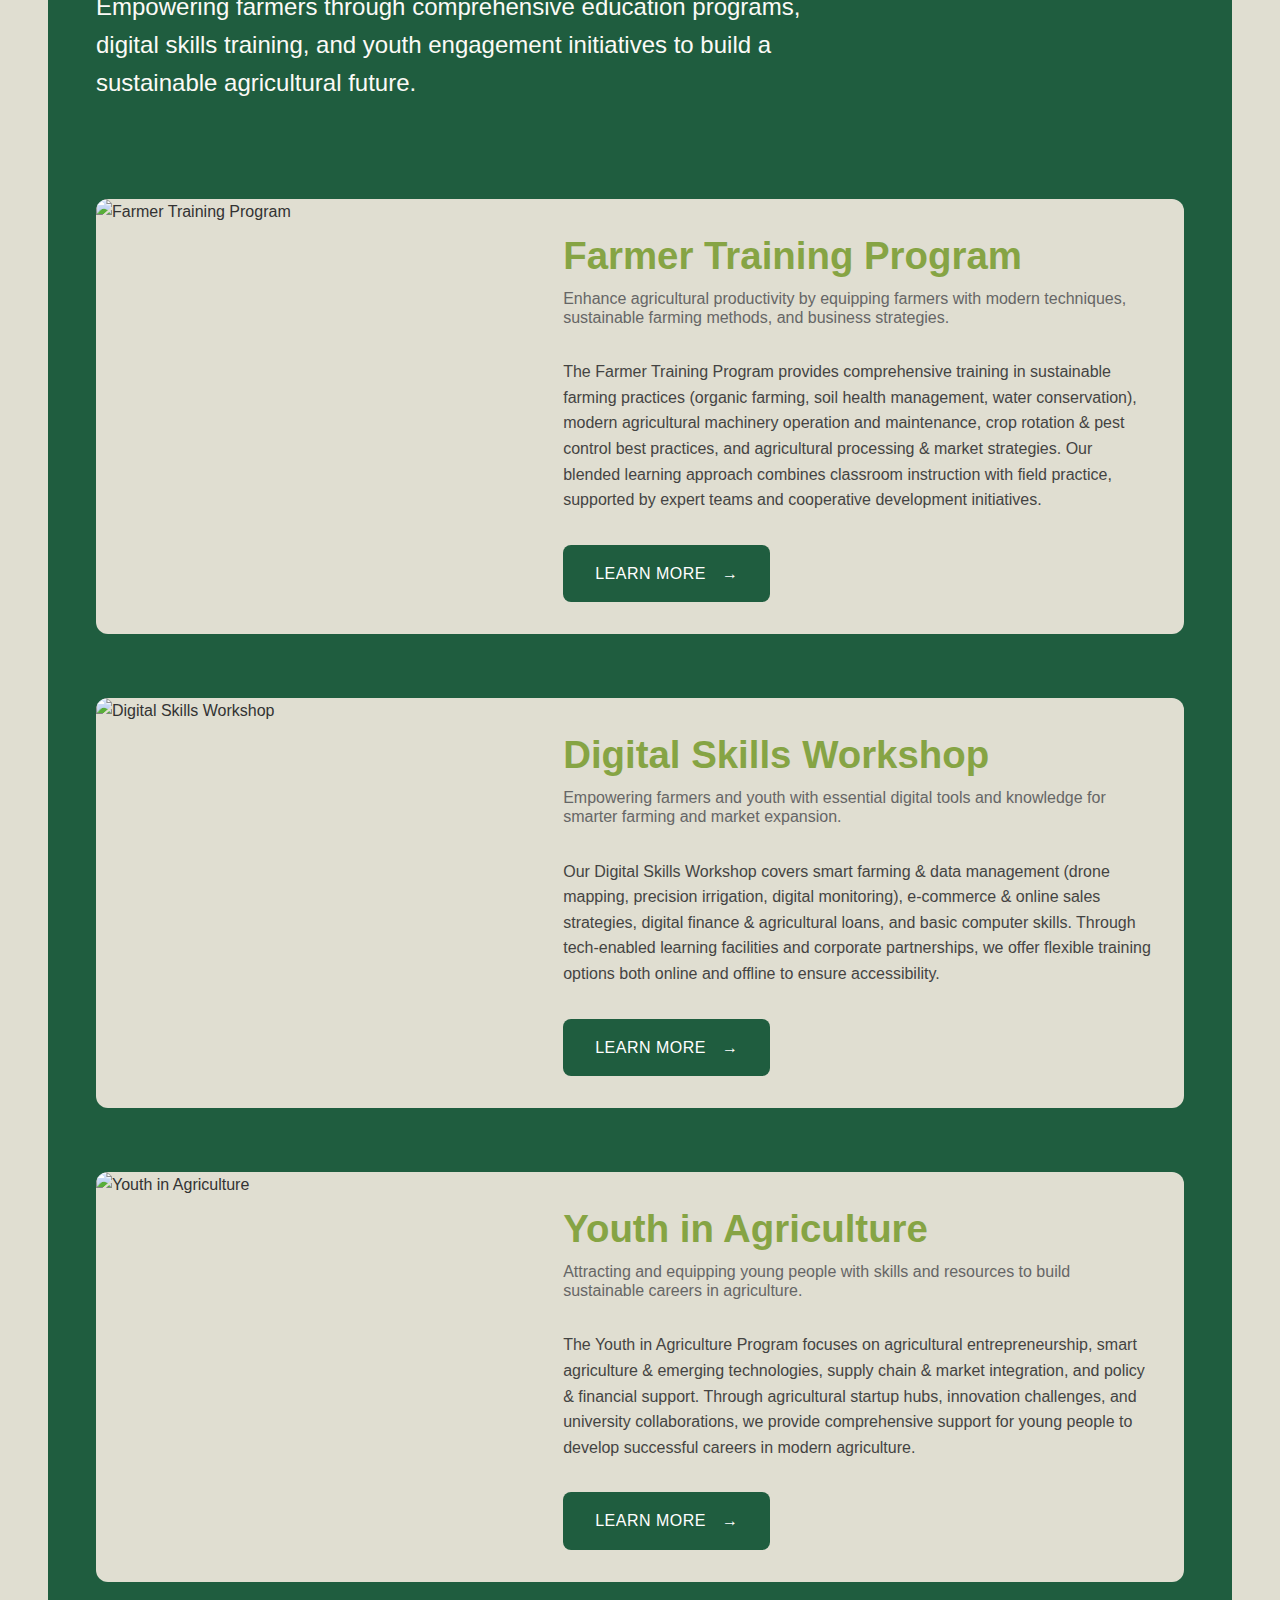
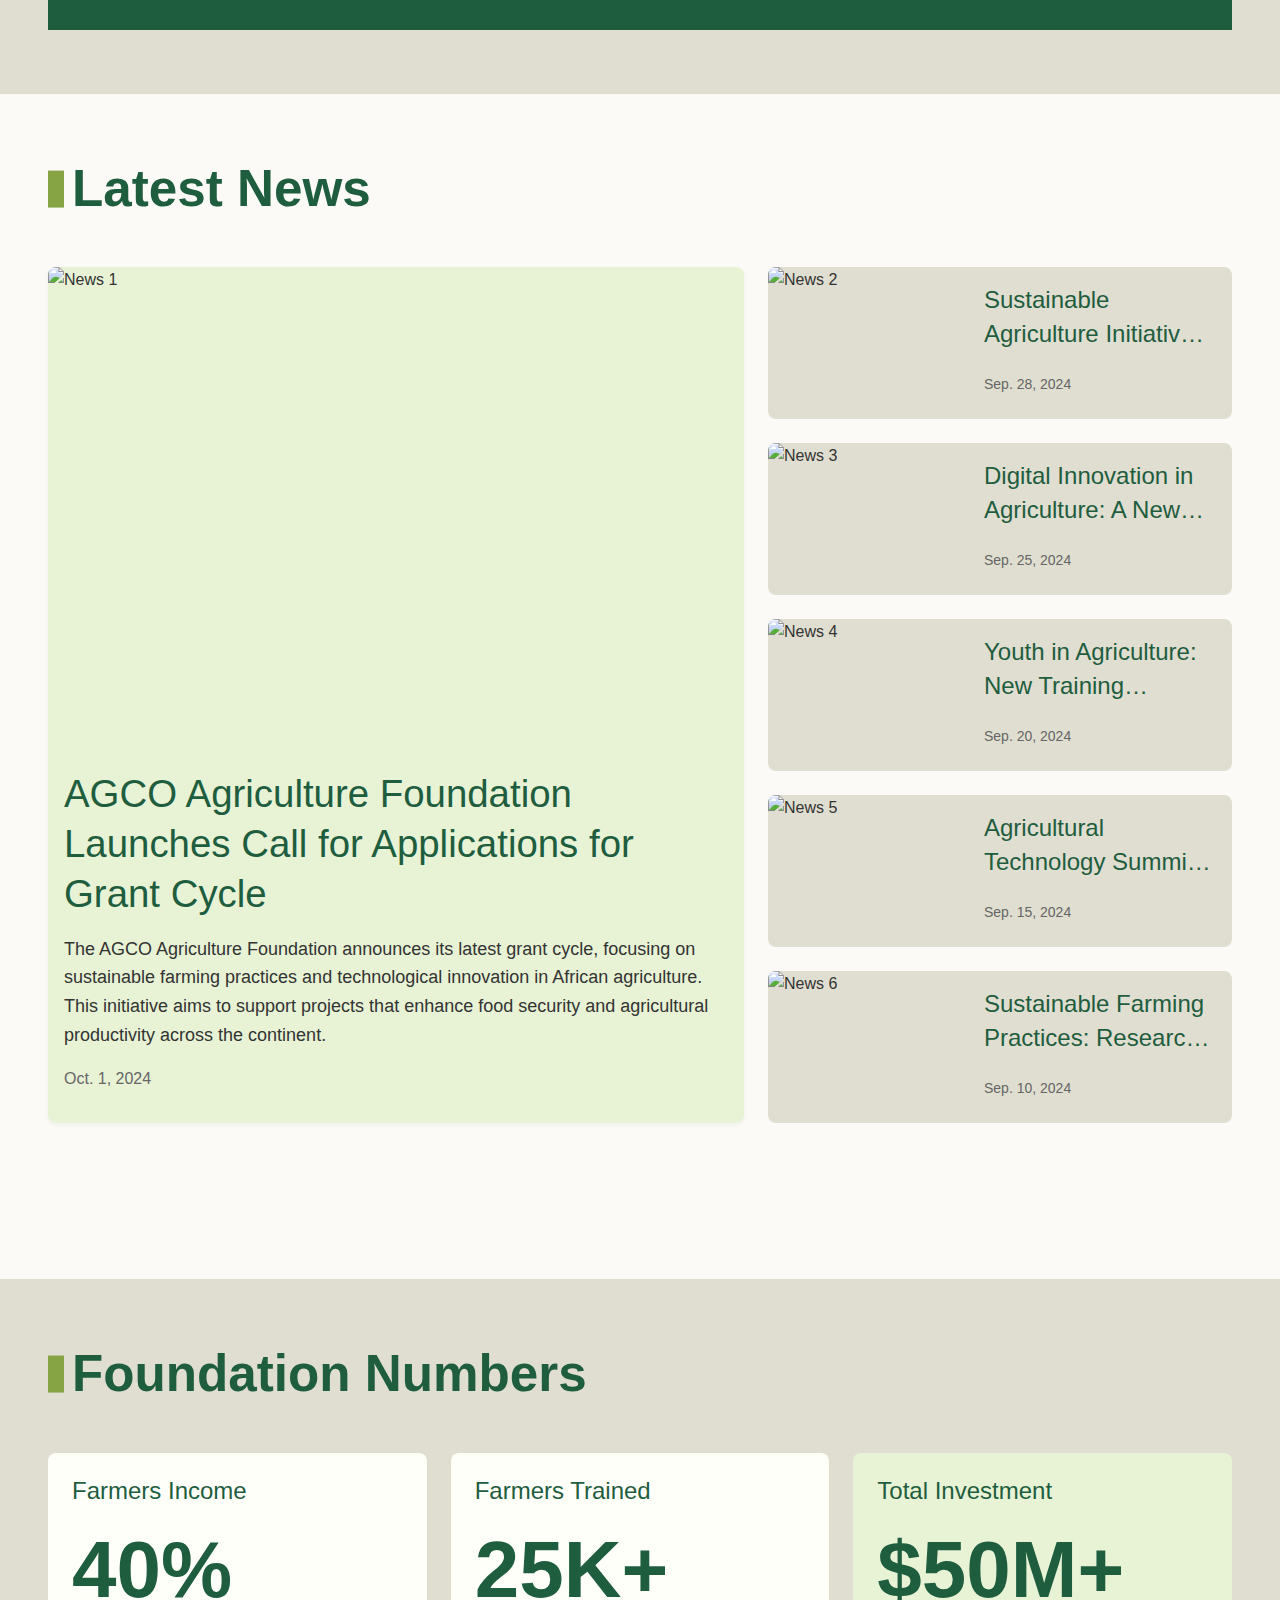
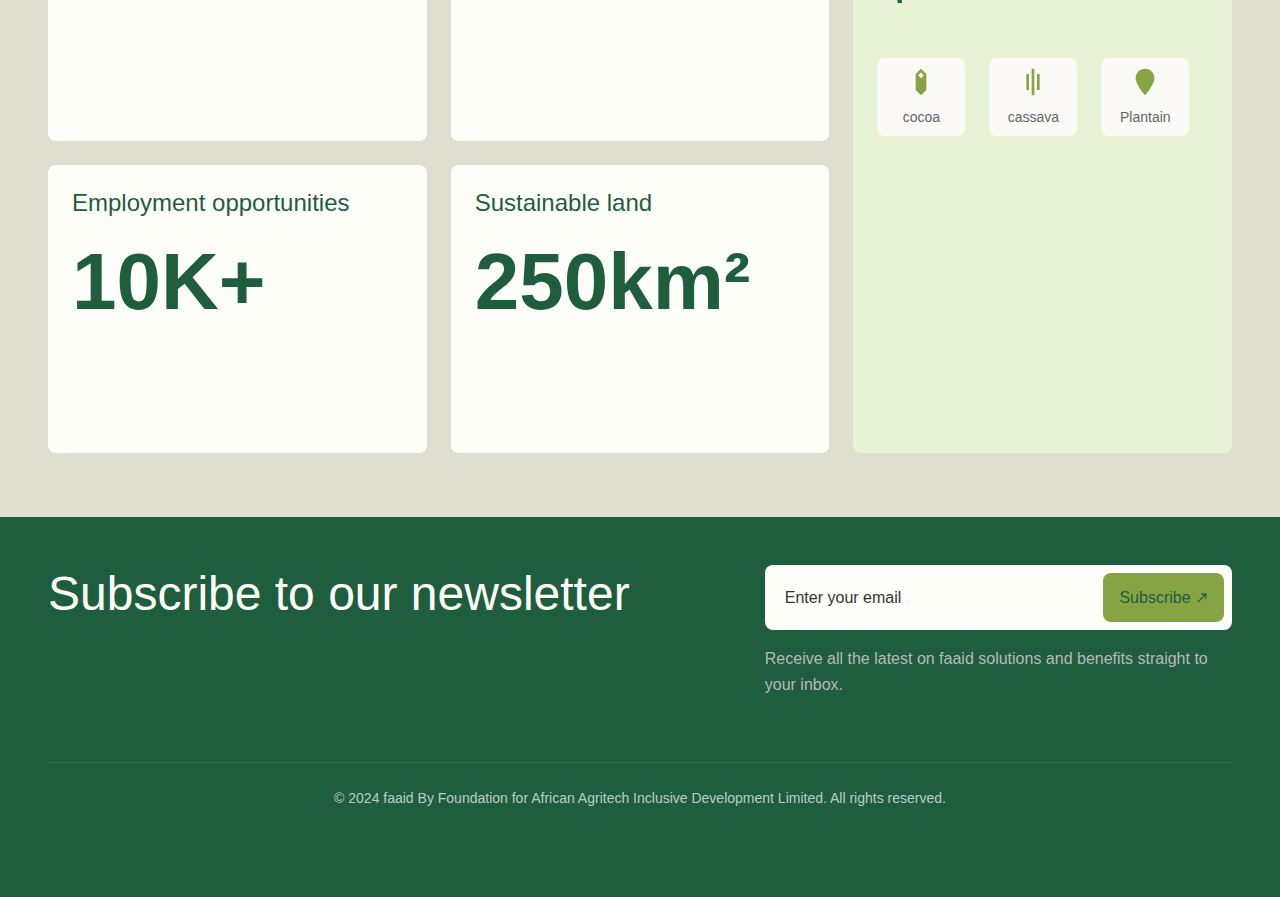
==== commit f2945b3f: "Update index.html" ====
--- a/index.html
+++ b/index.html
@@ -4,7 +4,10 @@
     <meta charset="UTF-8">
     <!-- 视口设置，确保响应式设计正常工作 -->
     <meta name="viewport" content="width=device-width, initial-scale=1.0">
-
+<<<<<<< HEAD
+
+=======
+>>>>>>> 8299992d7a23b24d9b1c0302161f6cd7dcfa6dfe
     
     <!-- SEO描述 -->
     <meta name="description" content="Foundation for African Agricultural Innovation and Development">
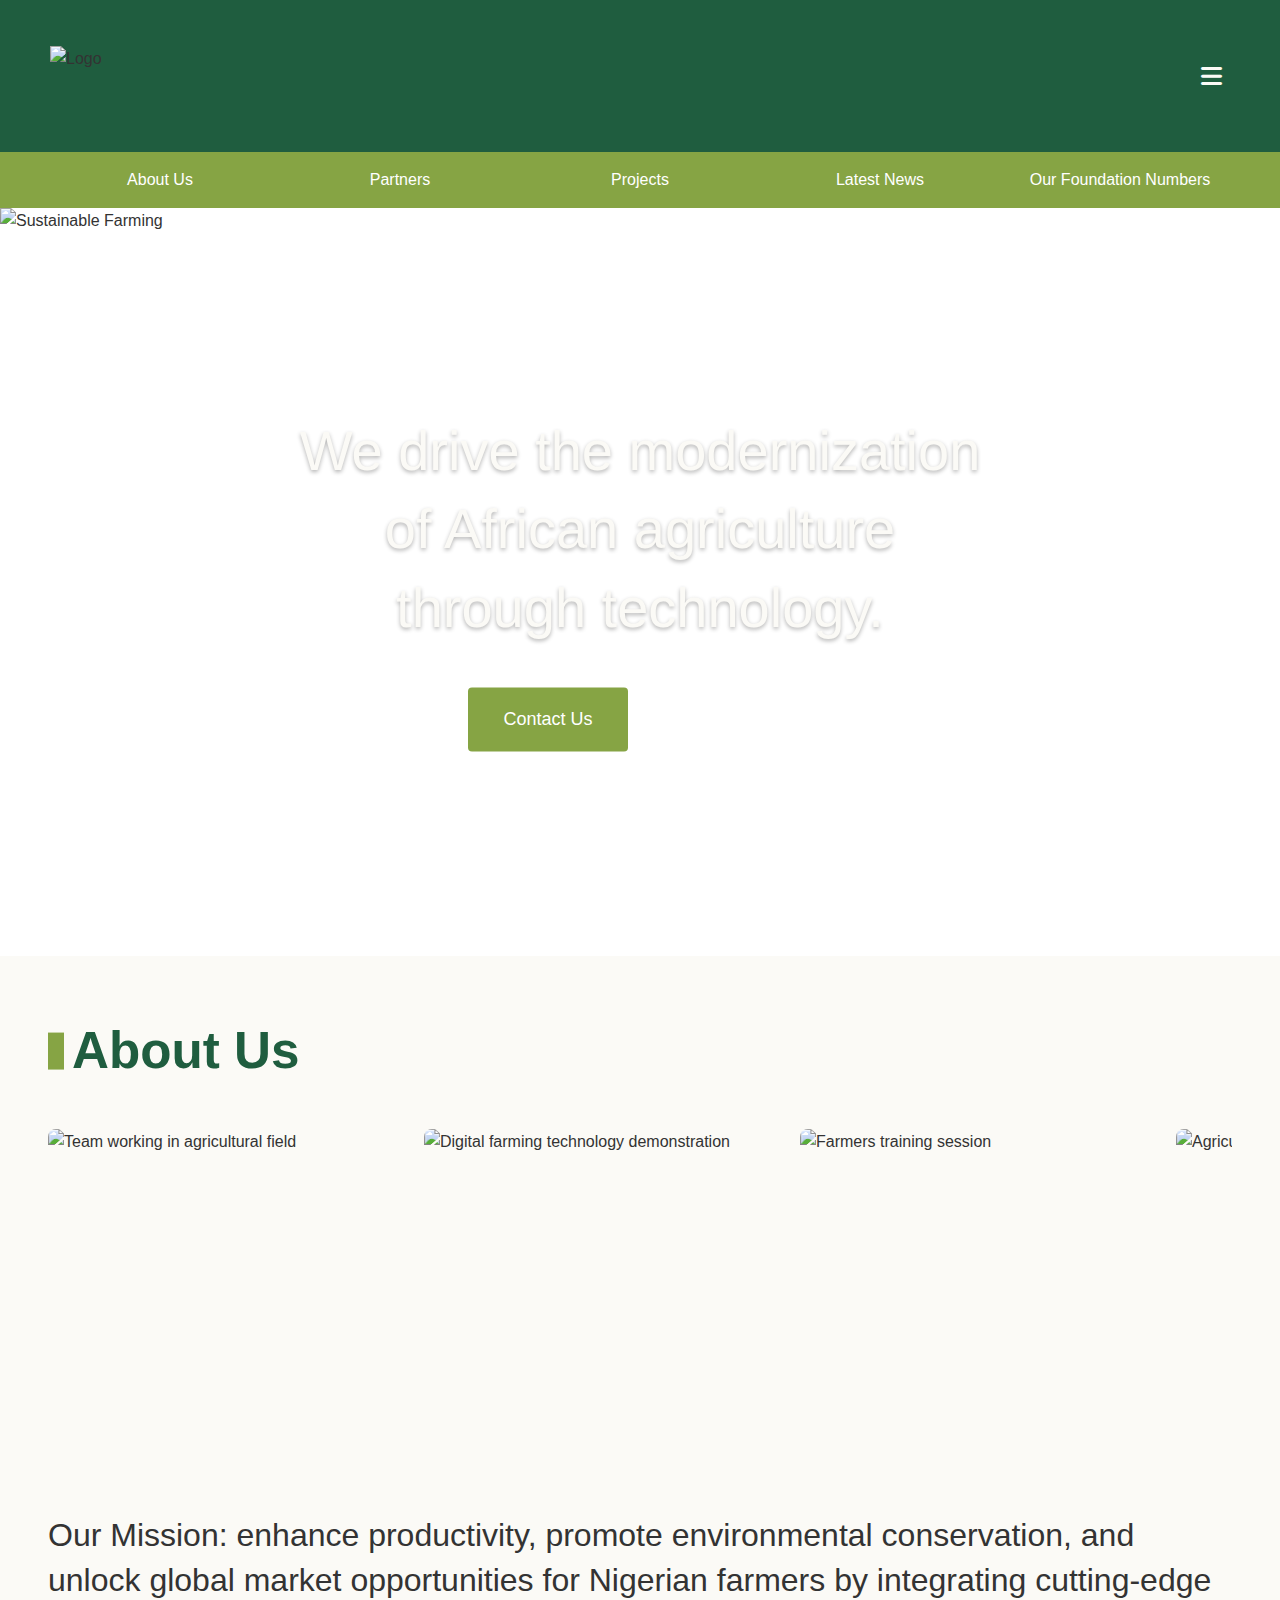
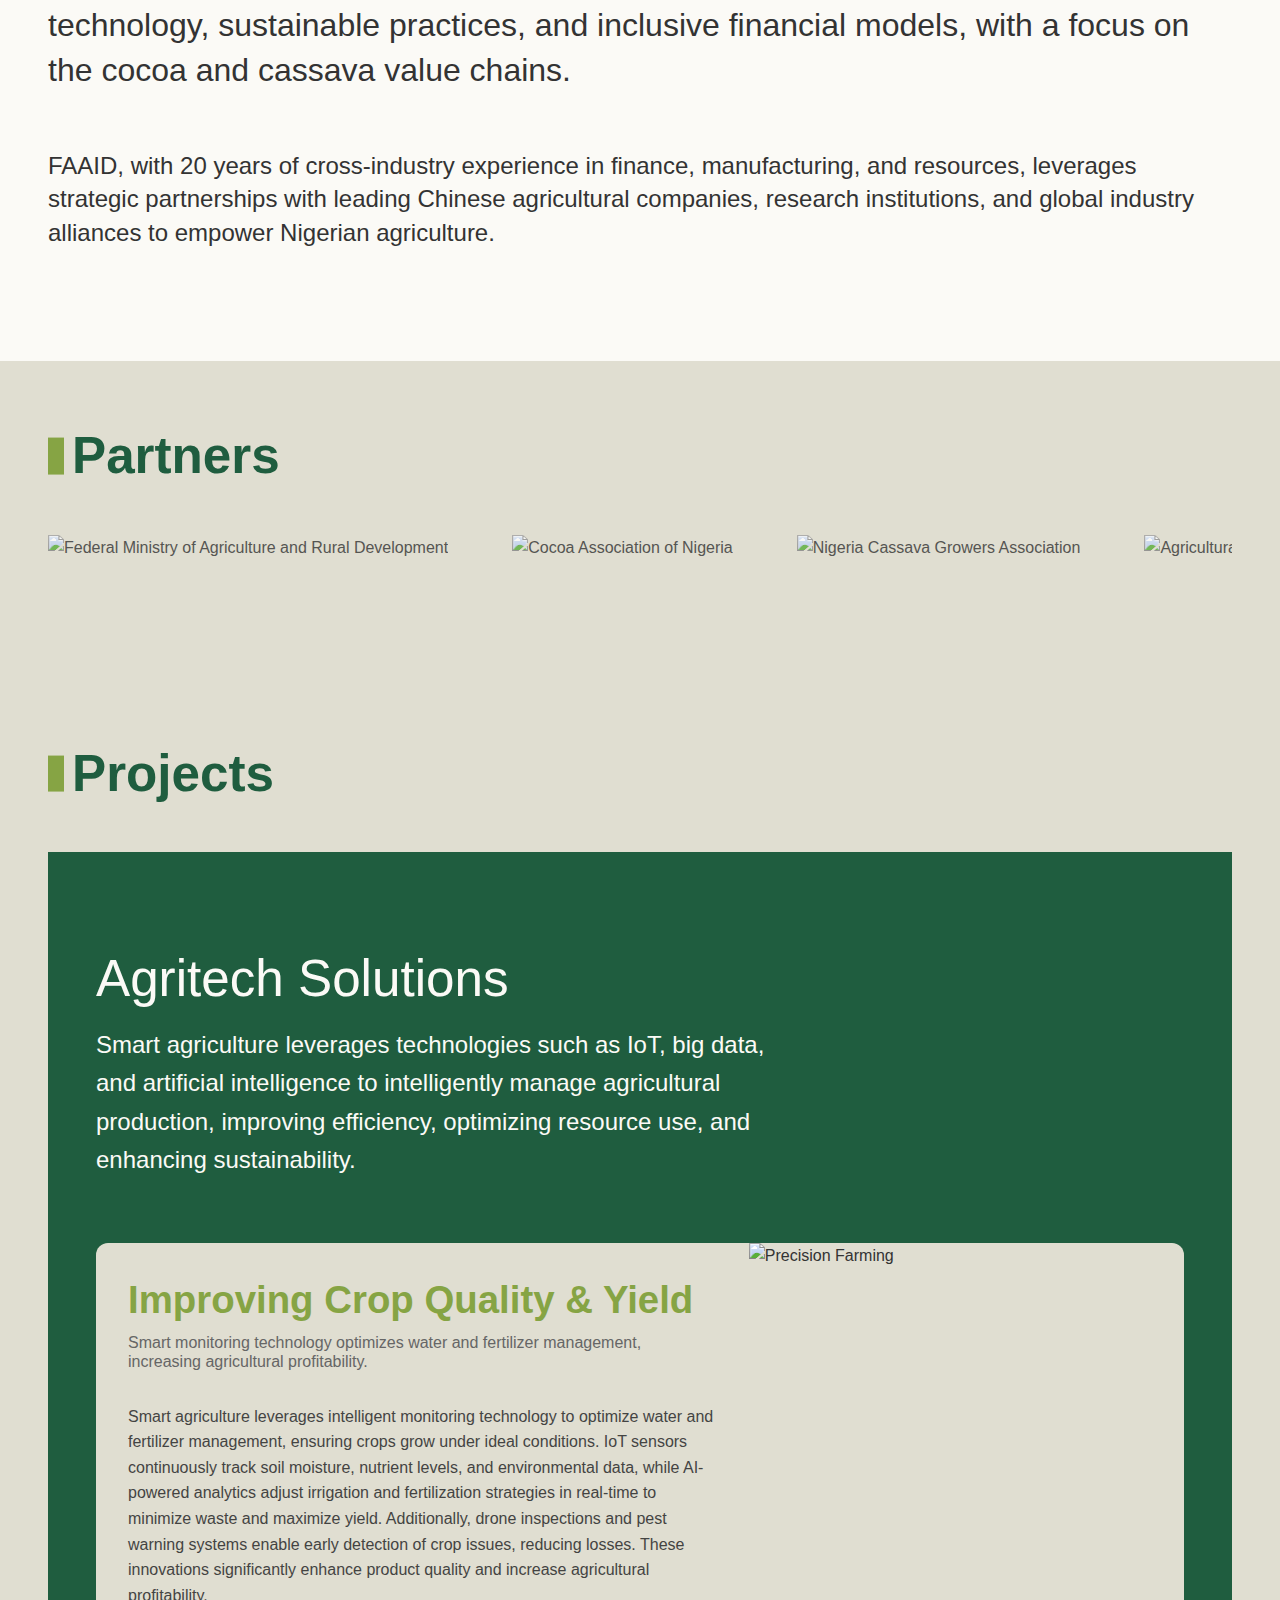
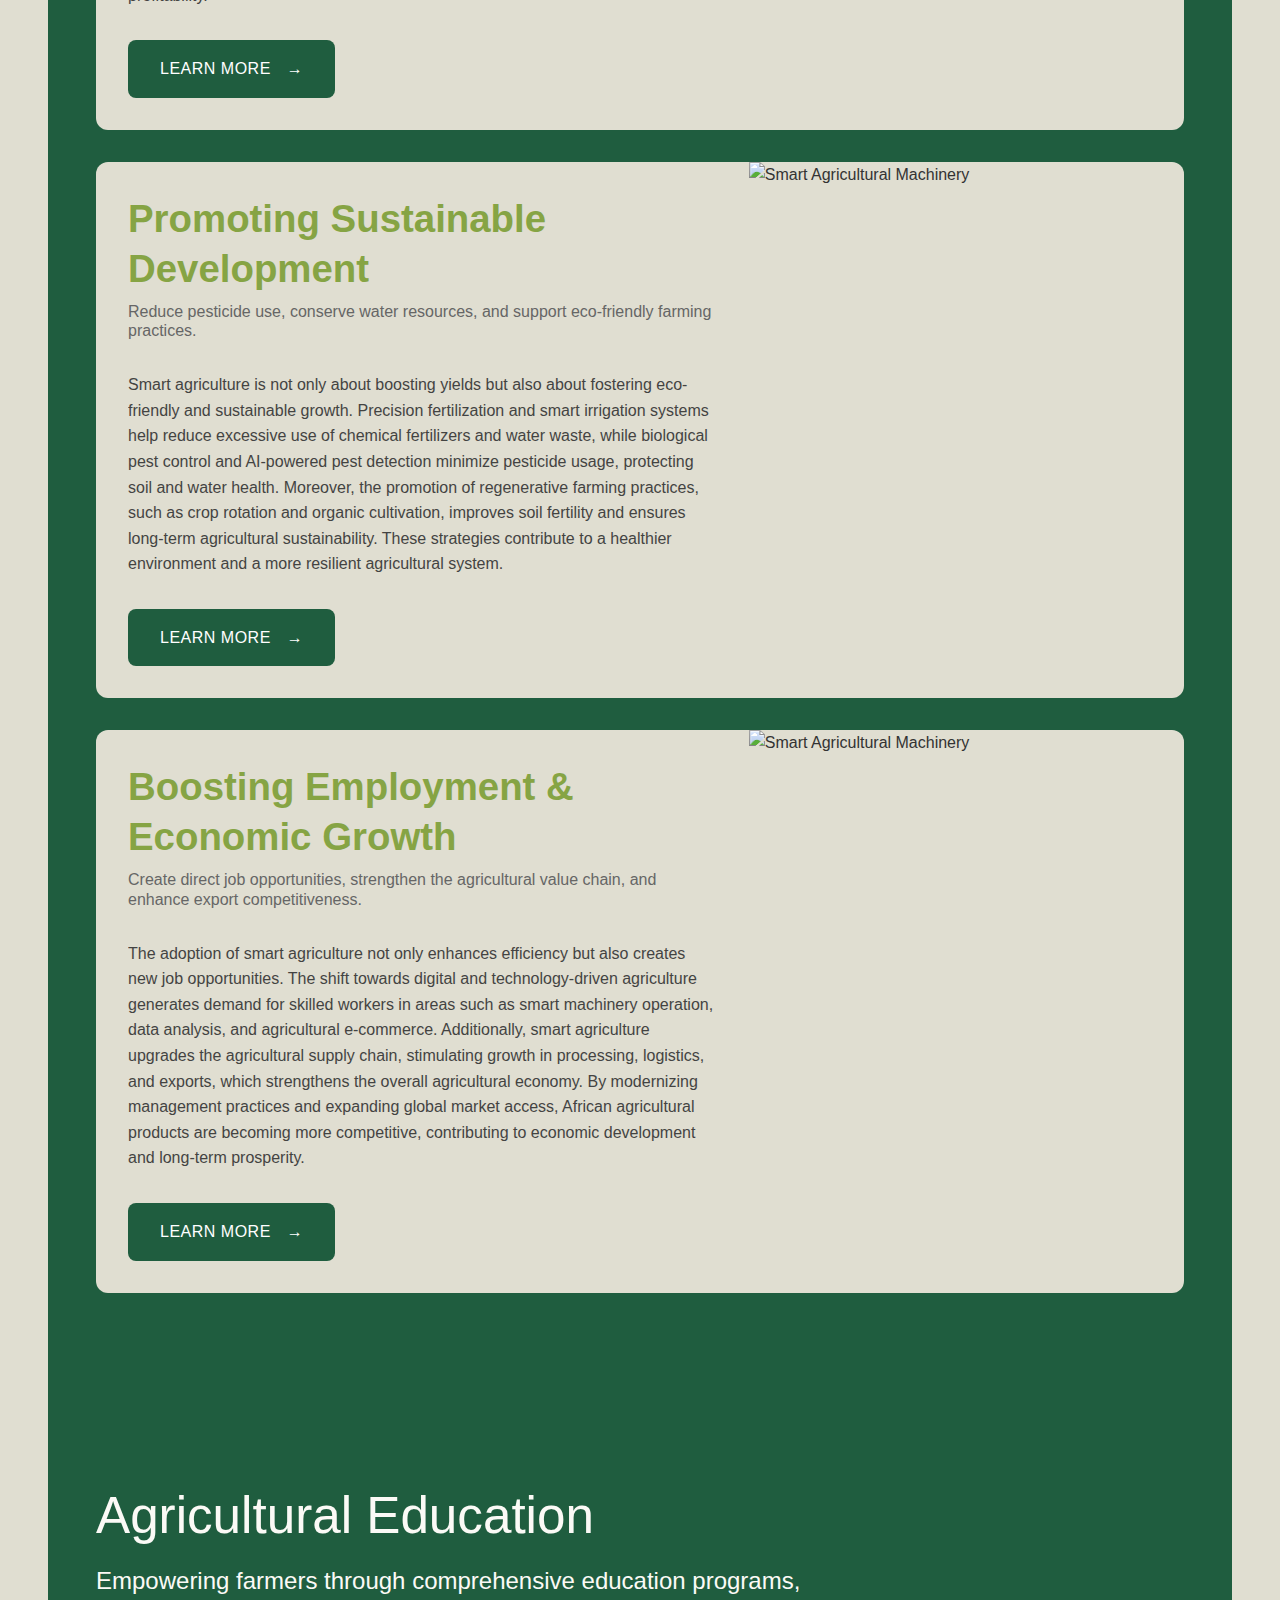
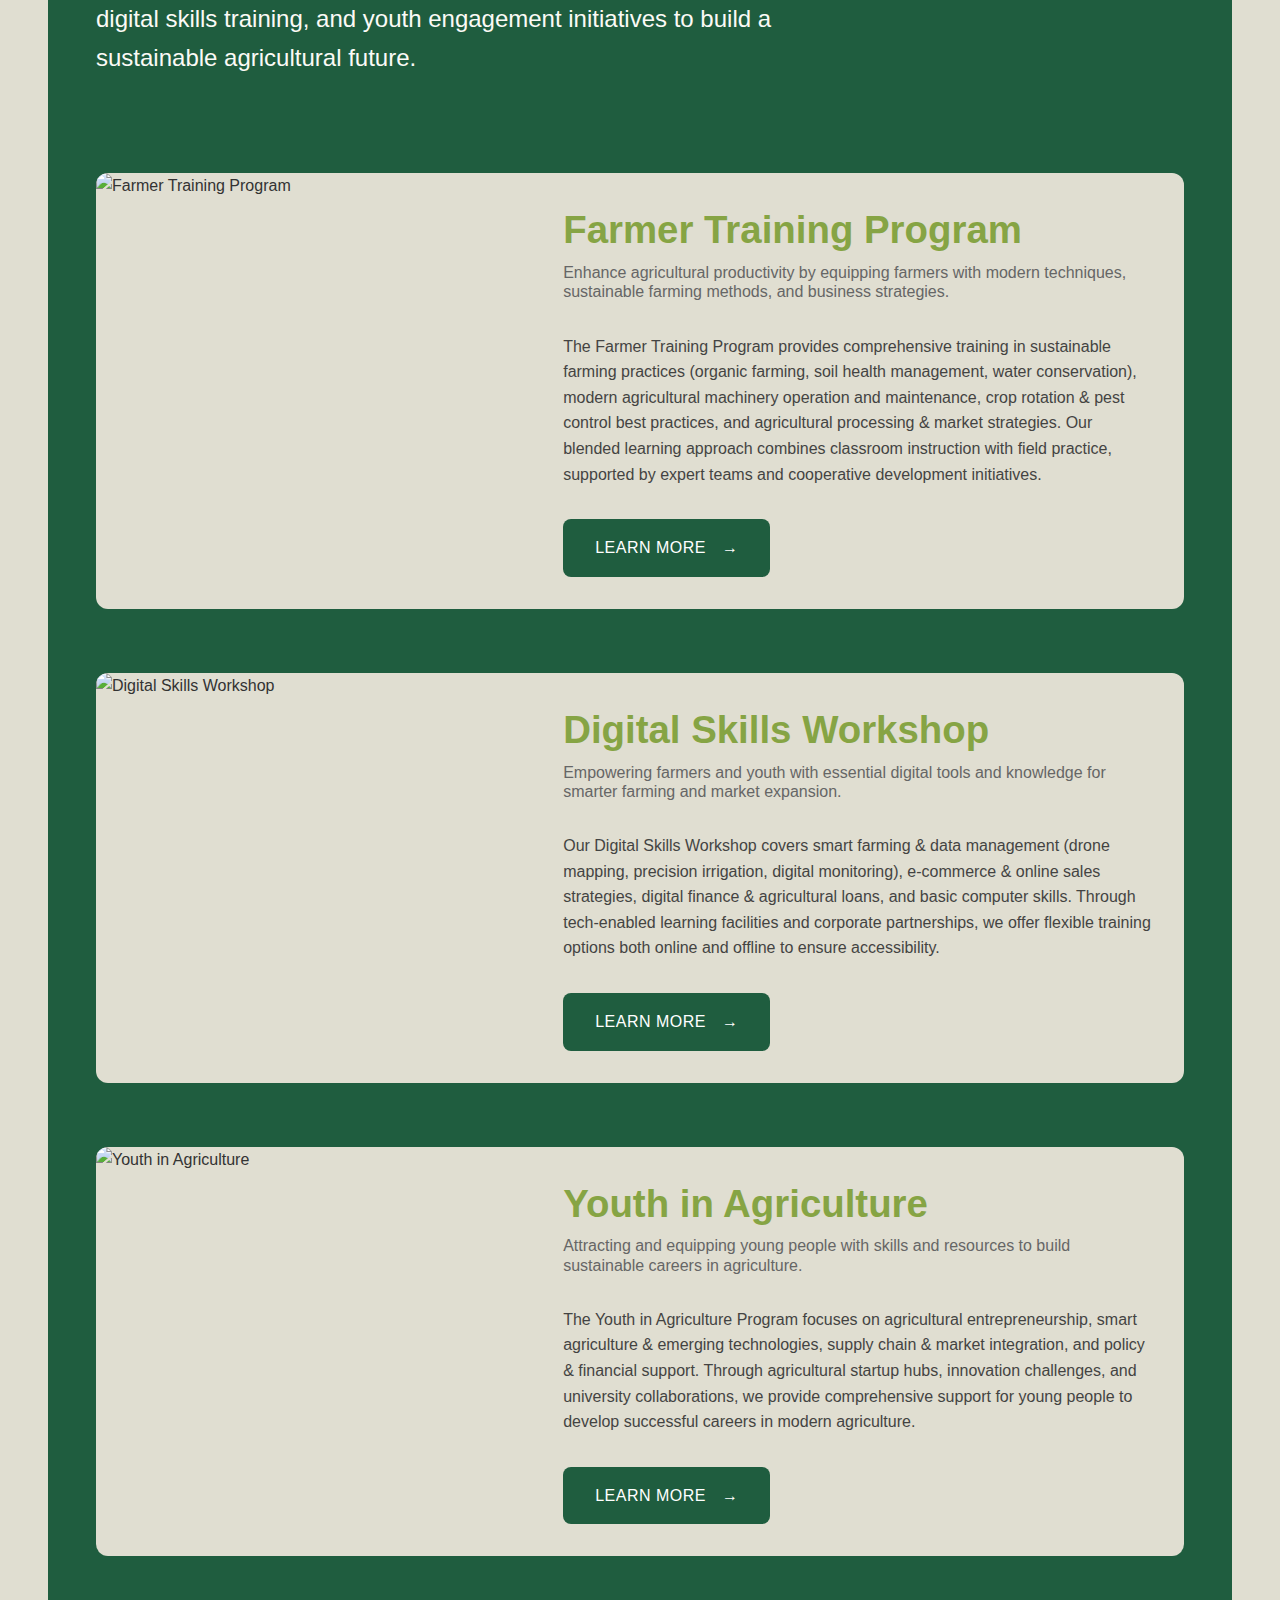
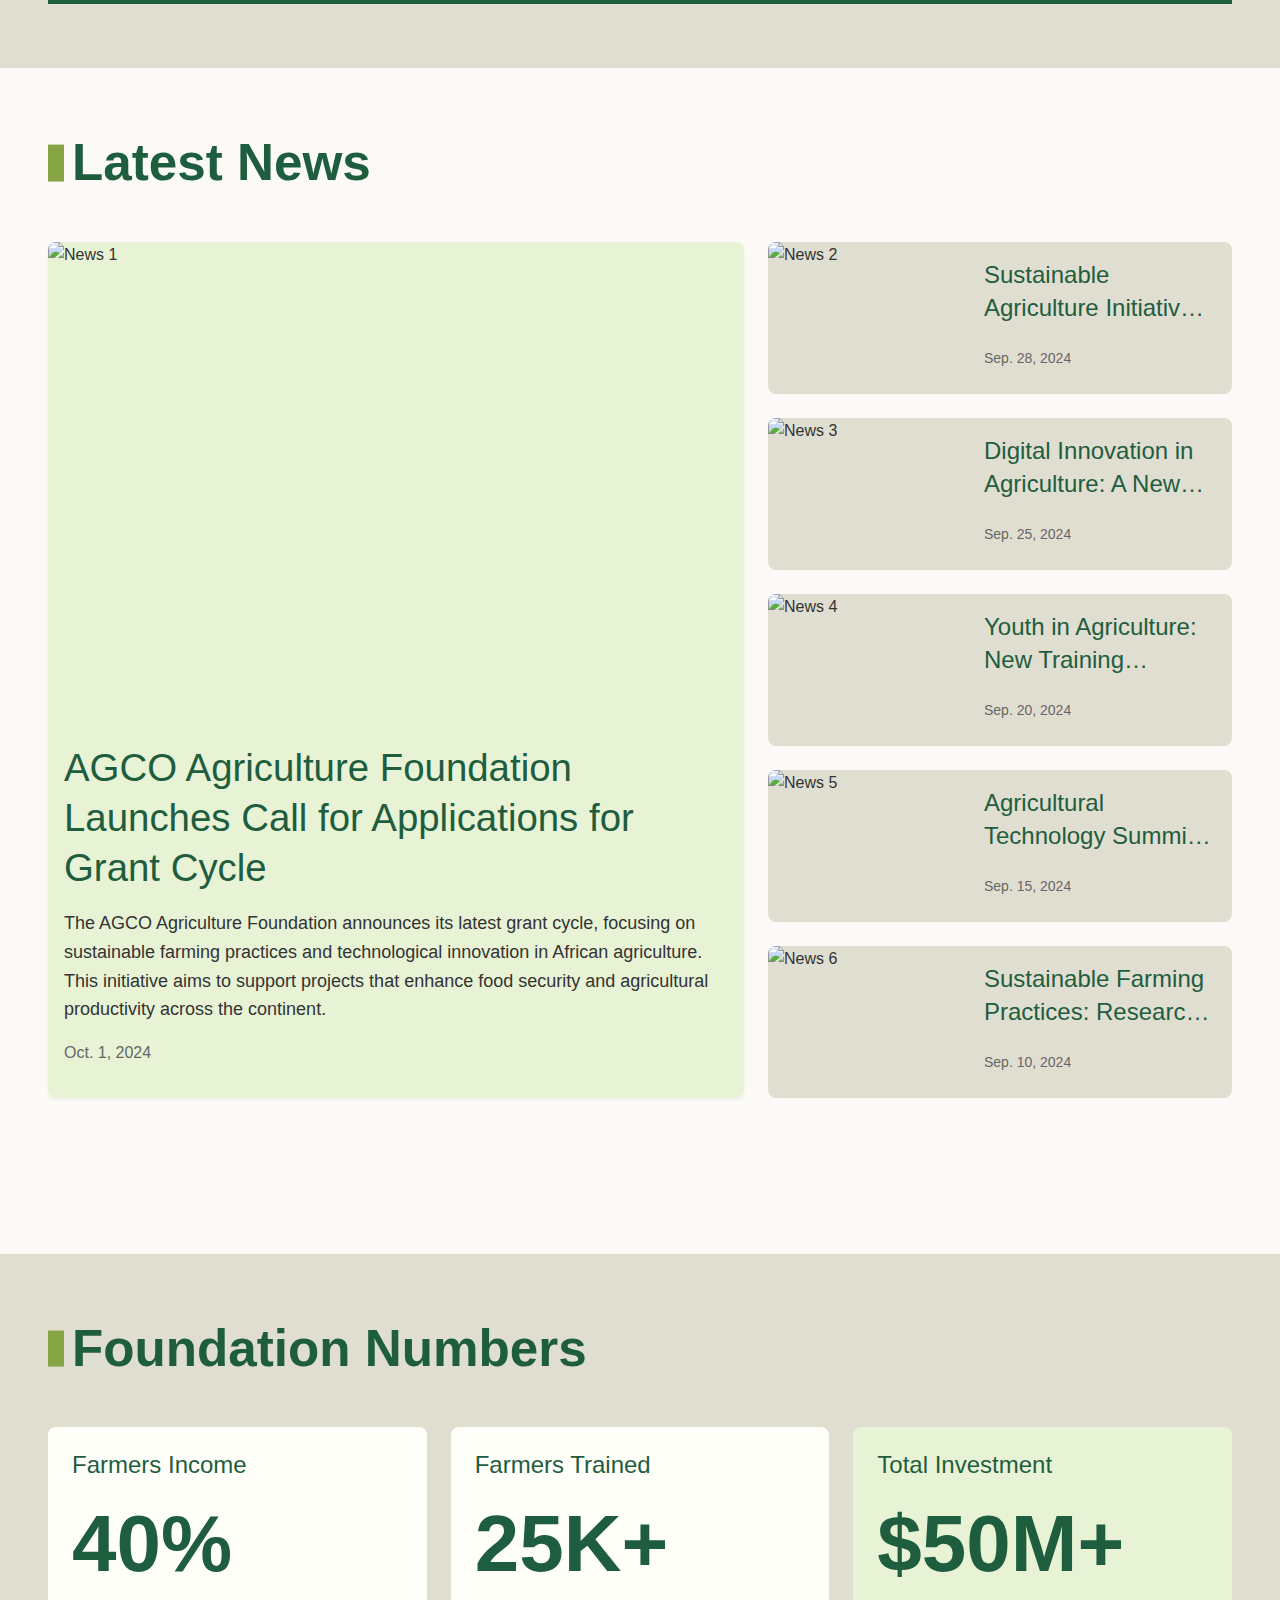
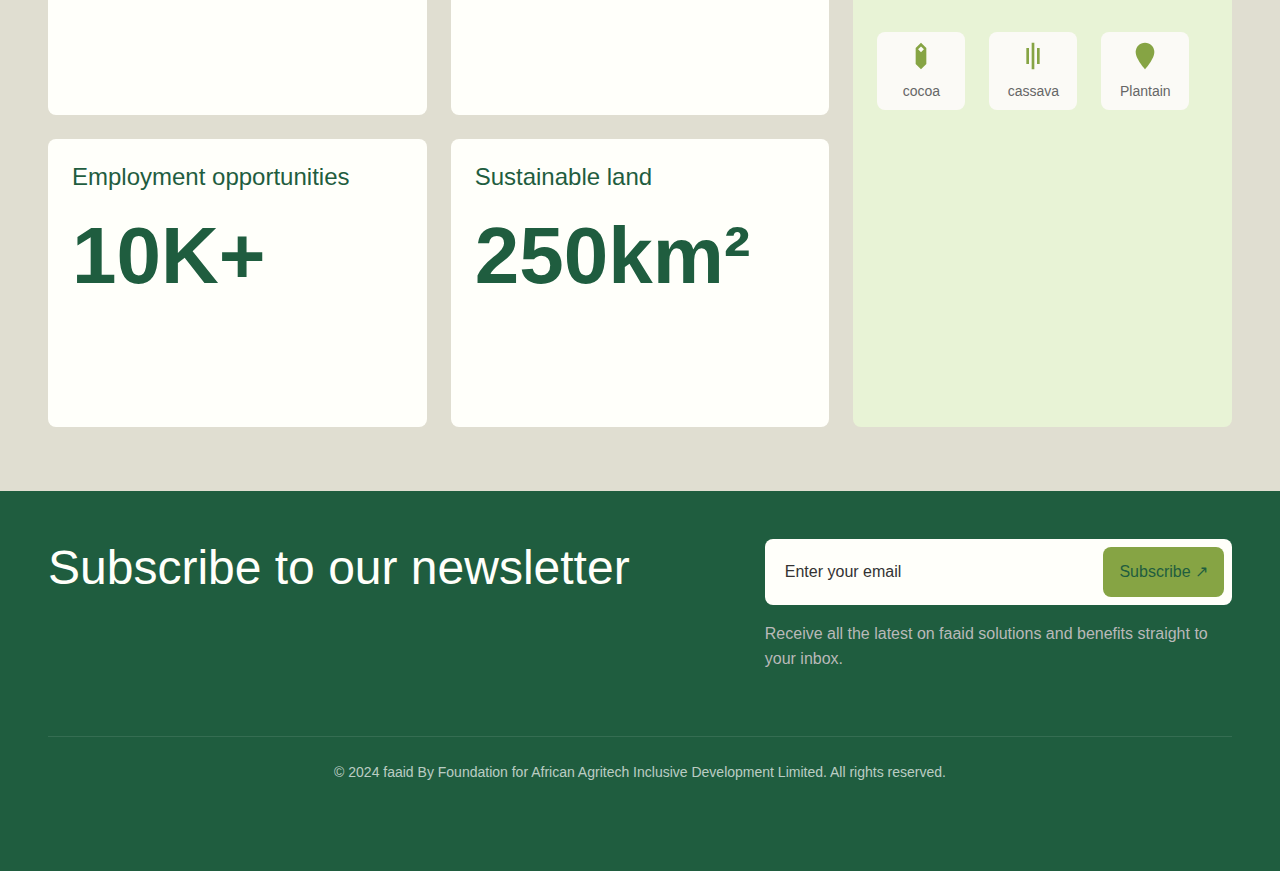
==== commit 82a2ad72: "Update index.html" ====
--- a/index.html
+++ b/index.html
@@ -4,10 +4,6 @@
     <meta charset="UTF-8">
     <!-- 视口设置，确保响应式设计正常工作 -->
     <meta name="viewport" content="width=device-width, initial-scale=1.0">
-<<<<<<< HEAD
-
-=======
->>>>>>> 8299992d7a23b24d9b1c0302161f6cd7dcfa6dfe
     
     <!-- SEO描述 -->
     <meta name="description" content="Foundation for African Agricultural Innovation and Development">
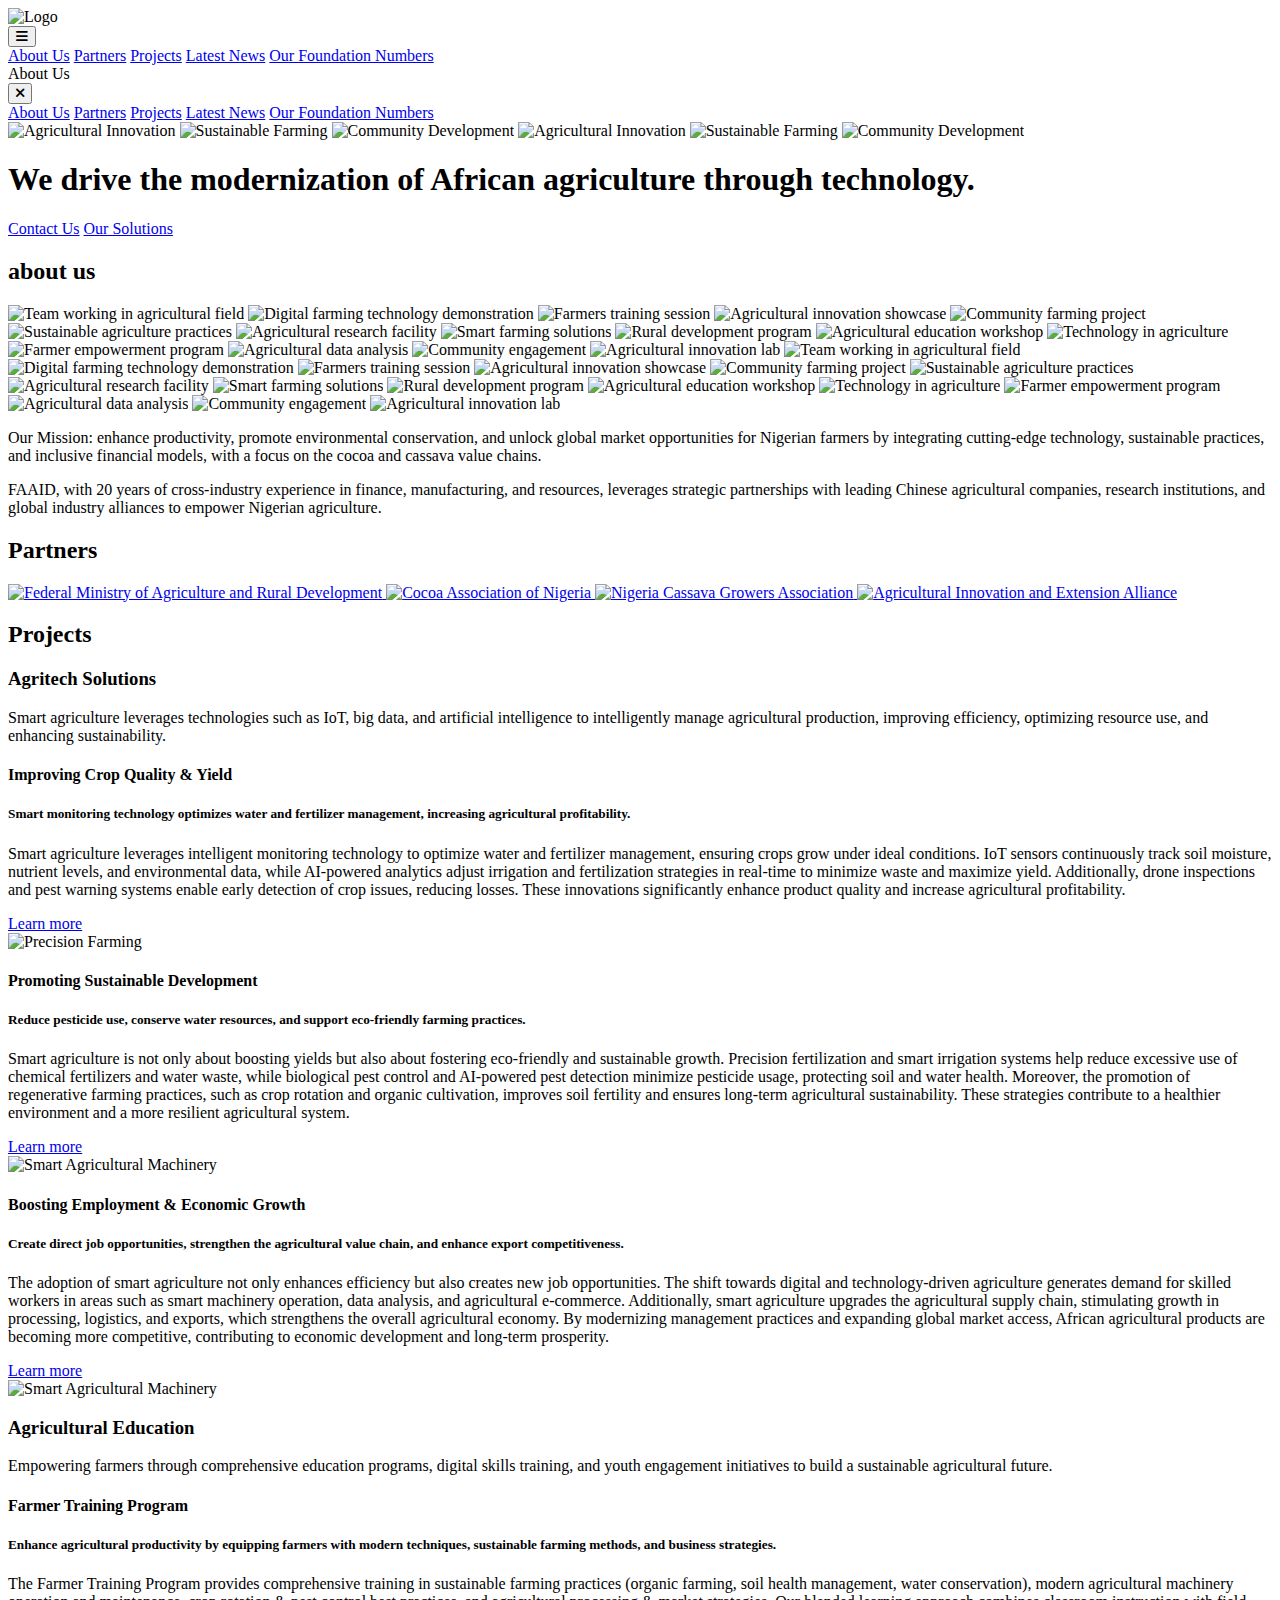
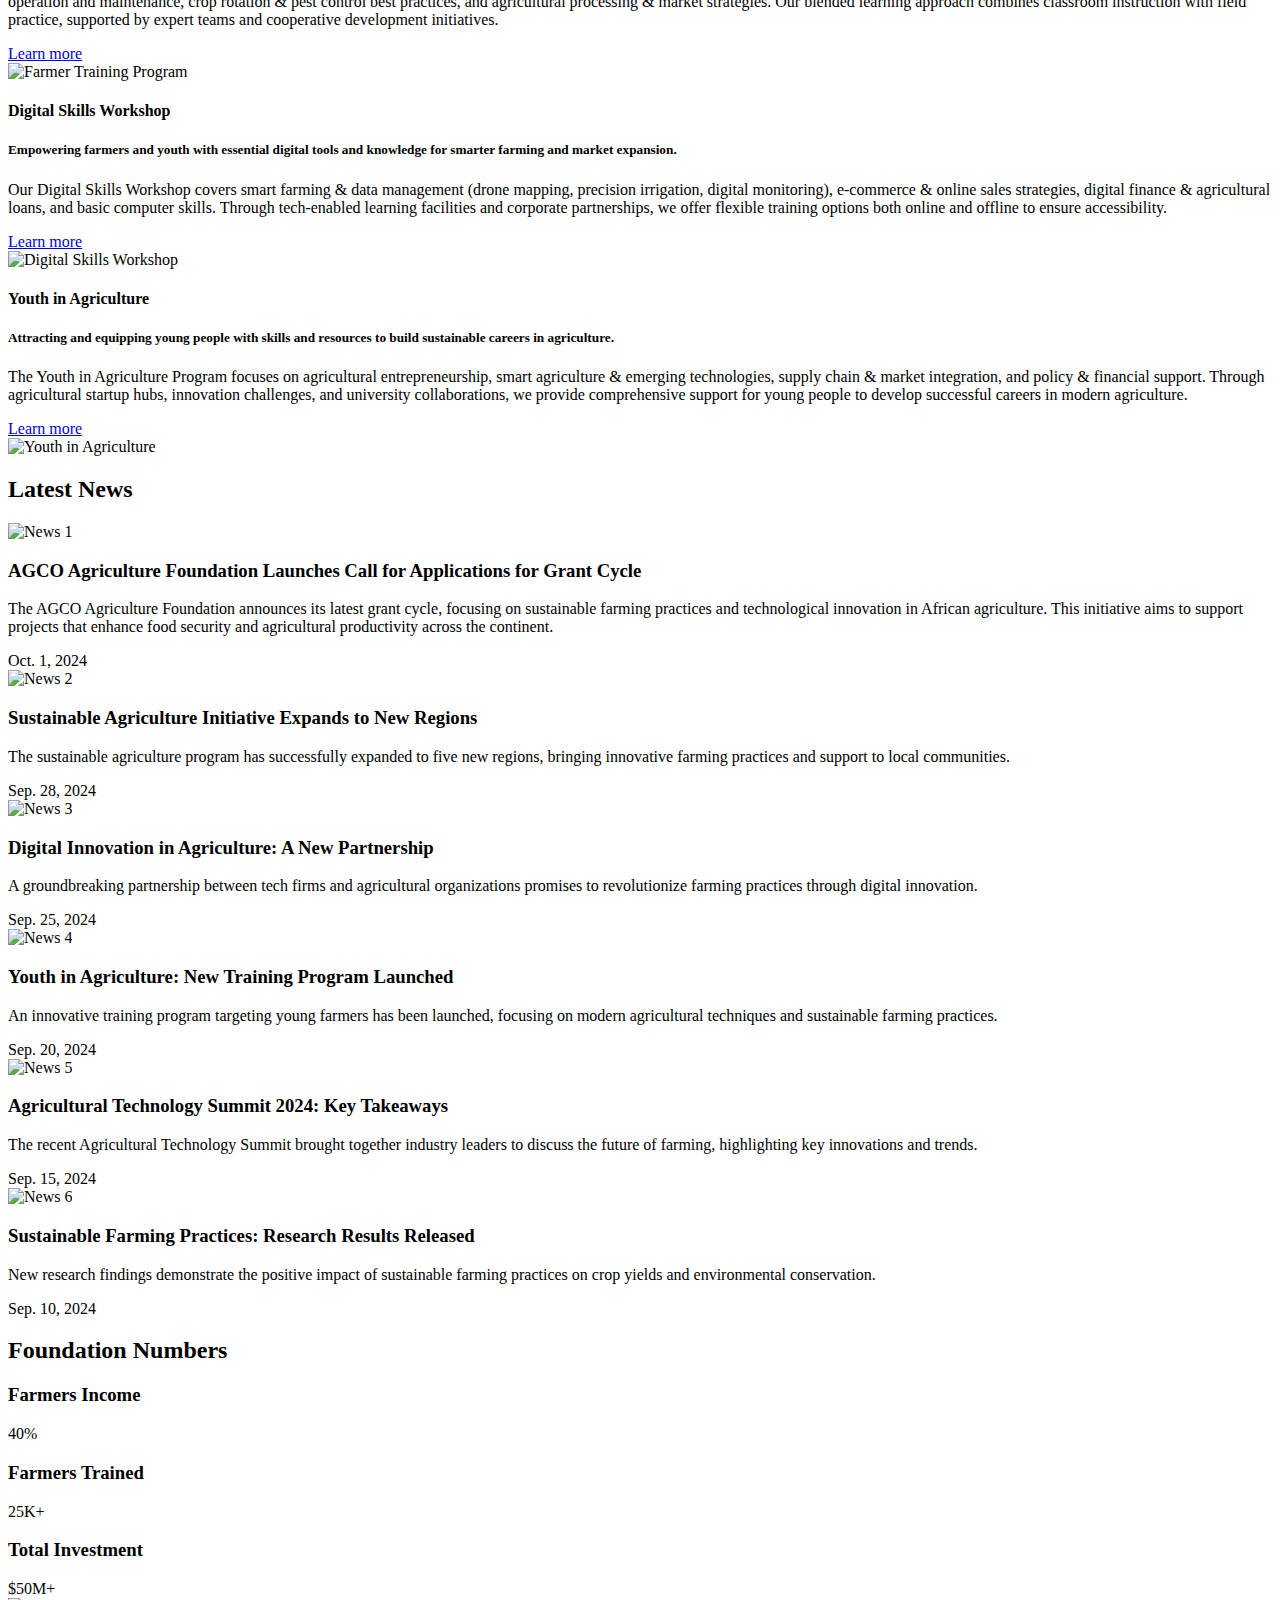
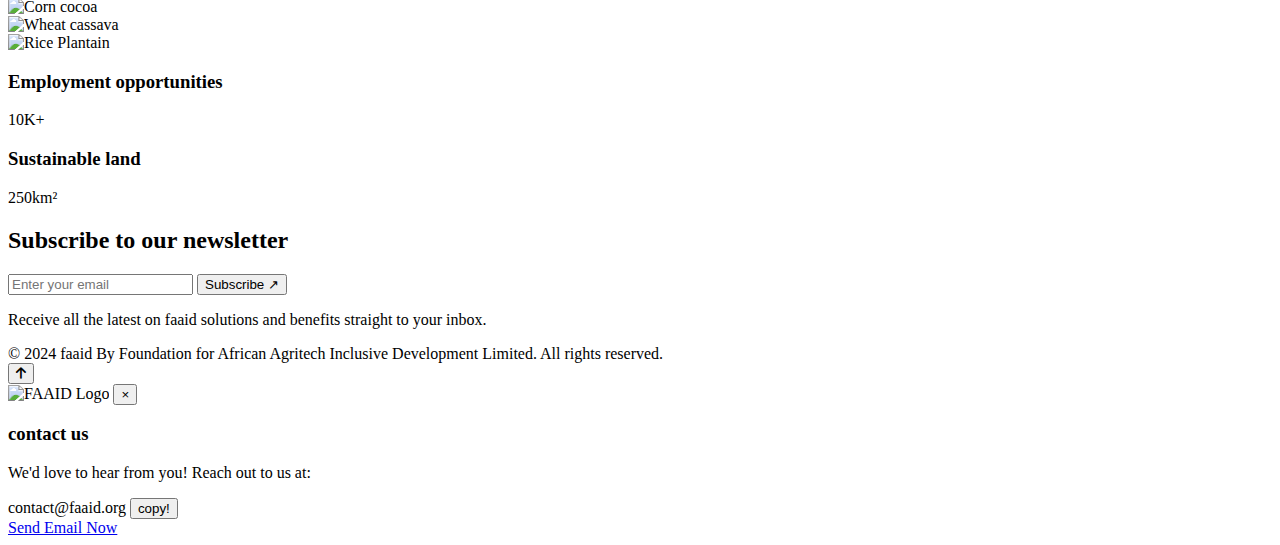
==== commit c2297c27: "Update index.html" ====
--- a/index.html
+++ b/index.html
@@ -4,7 +4,7 @@
     <meta charset="UTF-8">
     <!-- 视口设置，确保响应式设计正常工作 -->
     <meta name="viewport" content="width=device-width, initial-scale=1.0">
-    
+
     <!-- SEO描述 -->
     <meta name="description" content="Foundation for African Agricultural Innovation and Development">
     
